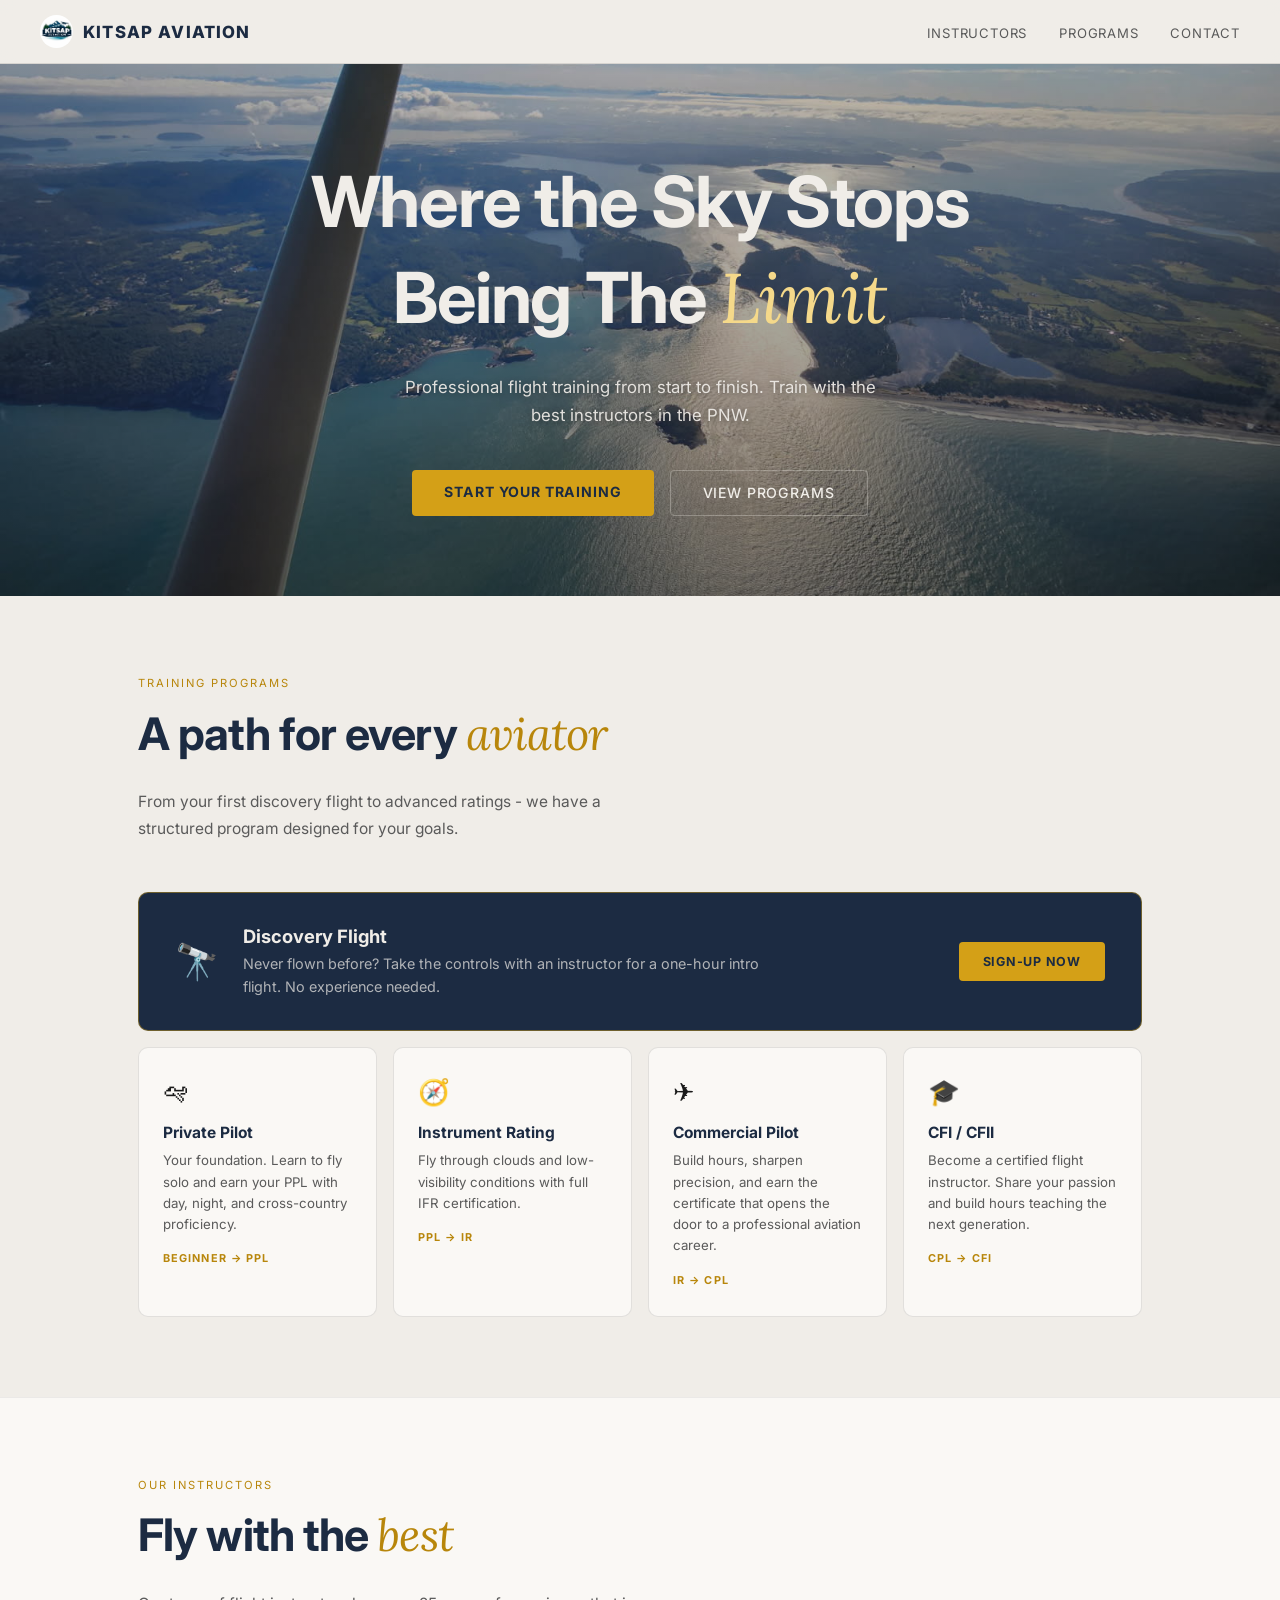
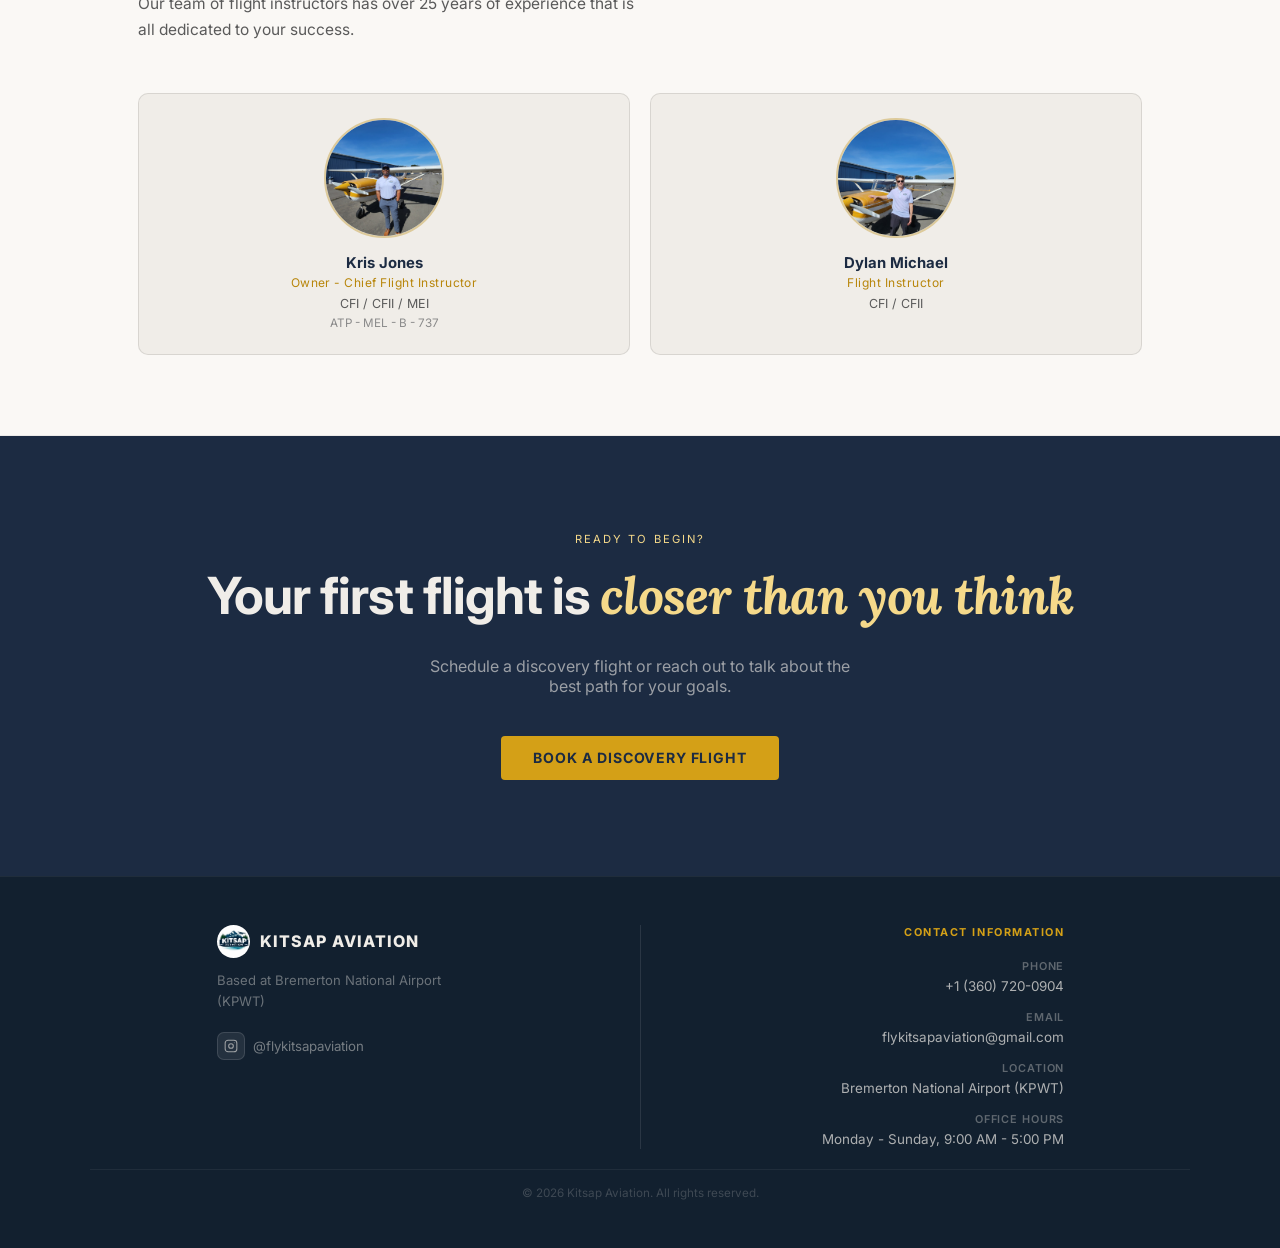
==== index.html @ 5aaf615c "feat: major changes with background change and others" ====
<!DOCTYPE html>
<html lang="en">
  <head>
    <meta charset="UTF-8">
    <title>Kitsap Aviation</title>
    <link rel="stylesheet" href="styles/styles.css">
    <link rel="icon" type="image/png" href="img/kitsap-aviation-icon.jpg">
  </head>

  <body>
    <nav>
      <div class="logo">
        <img class="logo-icon" src="img/kitsap-aviation-icon.jpg" alt="icon">
        <span>Kitsap Aviation</span>
      </div>
      <ul class="nav-links">
        <li><a href="#instructors">Instructors</a></li>
        <li><a href="#programs">Programs</a></li>
        <li><a href="contact.html">Contact</a></li>
      </ul>
    </nav>

    <div class="hero">
      <div class="hero-grid-bg"></div>
      <h1>
        <span class="hero-title-line">Where the Sky Stops</span>
        <span class="hero-title-line">Being The <span>Limit</span></span>
      </h1>
      <p>Professional flight training from start to finish. Train with the best instructors in the PNW.</p>
      <div class="hero-btns">
        <a class="btn-primary" href="contact.html">Start your training</a>
        <a class="btn-outline" href="#programs">View programs</a>
      </div>
    </div>

    <div class="main-section" id="programs">
      <div class="section-label">Training programs</div>
      <div class="section-title">A path for every <em>aviator</em></div>
      <p class="section-sub">From your first discovery flight to advanced ratings - we have a structured program designed for your goals.</p>
      <div class="programs-grid">
        <div class="program-card program-card-featured">
          <span class="program-icon">🔭</span>
          <h3>Discovery Flight</h3>
          <p>Never flown before? Take the controls with an instructor for a one-hour intro flight. No experience needed.</p>
          <a class="btn-signup" href="contact.html?interest=Discovery+Flight">Sign-up now</a>
        </div>
        <div class="program-card">
          <span class="program-icon">🛩</span>
          <h3>Private Pilot</h3>
          <p>Your foundation. Learn to fly solo and earn your PPL with day, night, and cross-country proficiency.</p>
          <span class="program-tag">Beginner → PPL</span>
        </div>
        <div class="program-card">
          <span class="program-icon">🧭</span>
          <h3>Instrument Rating</h3>
          <p>Fly through clouds and low-visibility conditions with full IFR certification.</p>
          <span class="program-tag">PPL → IR</span>
        </div>
        <div class="program-card">
          <span class="program-icon">✈️</span>
          <h3>Commercial Pilot</h3>
          <p>Build hours, sharpen precision, and earn the certificate that opens the door to a professional aviation career.</p>
          <span class="program-tag">IR → CPL</span>
        </div>
        <div class="program-card">
          <span class="program-icon">🎓</span>
          <h3>CFI / CFII</h3>
          <p>Become a certified flight instructor. Share your passion and build hours teaching the next generation.</p>
          <span class="program-tag">CPL → CFI</span>
        </div>
      </div>
    </div>

    <div class="alt-bg" id="instructors">
      <div class="main-section">
        <div class="section-label">Our instructors</div>
        <div class="section-title">Fly with the <em>best</em></div>
        <p class="section-sub">Our team of flight instructors has over 25 years of experience that is all dedicated to your success.</p>
        <div class="instructors-grid">
          <div class="instructor-card">
            <img class="instructor-photo" src="img/instructor1.jpeg" alt="Kris Jones">
            <div class="instructor-name">Kris Jones</div>
            <div class="instructor-role">Owner - Chief Flight Instructor</div>
            <div class="instructor-certs">CFI / CFII / MEI</div>
            <div class="instructor-hours">ATP - MEL - B - 737</div>
          </div>
          <div class="instructor-card">
            <img class="instructor-photo" src="img/instructor2.jpeg" alt="Dylan Michael">
            <div class="instructor-name">Dylan Michael</div>
            <div class="instructor-role">Flight Instructor</div>
            <div class="instructor-certs">CFI / CFII</div>
          </div>
        </div>
      </div>
    </div>

    <div class="cta-section">
      <div class="section-label">Ready to begin?</div>
      <h2>Your first flight is <em style="font-family:Lora, serif; font-style: italic; color:#f5d98a;">closer than you think</em></h2>
      <p>Schedule a discovery flight or reach out to talk about the best path for your goals.</p>
      <div class="cta-btns">
        <a class="btn-primary-inv" href="contact.html?interest=Discovery+Flight">Book a discovery flight</a>
      </div>
    </div>

    <footer>
      <div class="footer-inner">
        <div class="footer-brand">
          <div class="footer-logo">
            <img class="logo-icon" src="img/kitsap-aviation-icon.jpg" alt="icon">
            <span>Kitsap Aviation</span>
          </div>
          <p>Based at Bremerton National Airport (KPWT)</p>
          <a href="https://www.instagram.com/flykitsapaviation" class="ig-link">
            <span class="ig-icon">
              <svg viewBox="0 0 24 24" fill="none" stroke="rgba(240,237,232,0.6)" stroke-width="1.8" stroke-linecap="round" stroke-linejoin="round">
                <rect x="2" y="2" width="20" height="20" rx="5" ry="5"/>
                <circle cx="12" cy="12" r="4"/>
                <circle cx="17.5" cy="6.5" r="0.8" fill="rgba(240,237,232,0.6)" stroke="none"/>
              </svg>
            </span>
            @flykitsapaviation
          </a>
        </div>
        <div class="footer-divider" aria-hidden="true"></div>
        <div class="footer-col">
          <h4>Contact Information</h4>
          <dl class="footer-contact-list">
            <div class="footer-contact-item">
              <dt>Phone</dt>
              <dd><a href="tel:+13607200904">+1 (360) 720-0904</a></dd>
            </div>
            <div class="footer-contact-item">
              <dt>Email</dt>
              <dd><a href="mailto:flykitsapaviation@gmail.com">flykitsapaviation@gmail.com</a></dd>
            </div>
            <div class="footer-contact-item">
              <dt>Location</dt>
              <dd>Bremerton National Airport (KPWT)</dd>
            </div>
            <div class="footer-contact-item">
              <dt>Office Hours</dt>
              <dd>Monday - Sunday, 9:00 AM - 5:00 PM</dd>
            </div>
          </dl>
        </div>
      </div>
      <div class="footer-bottom">
        <span>© 2026 Kitsap Aviation. All rights reserved.</span>
      </div>
    </footer>
  </body>
</html>
---- styles/styles.css ----
@import url('https://fonts.googleapis.com/css2?family=Inter:wght@400;500;700;800&family=Lora:ital,wght@0,400;0,500;1,400&display=swap');

:root {
    --font-sans: 'Inter', system-ui, -apple-system, 'Segoe UI', sans-serif;
    --bg: #f0ede8;
    --bg-card: #faf8f5;
    --bg-mid: #e8e4de;
    --bg-dark: #1c2b42;
    --navy: #1c2b42;
    --navy-mid: #243450;
    --gold: #b8860b;
    --gold-bright: #d4a017;
    --gold-light: #f5e6c0;
    --text-main: #1a1a1a;
    --text-sub: #5a5a5a;
    --text-muted: #8a8a8a;
    --border: rgba(0,0,0,0.10);
    --border-soft: rgba(0,0,0,0.06);
}

* { box-sizing: border-box; margin: 0; padding: 0; }

body {
    font-family: var(--font-sans);
    background: var(--bg);
    color: var(--text-main);
    overflow-x: hidden;
}

nav {
    position: sticky; top: 0; z-index: 100;
    background: rgba(240,237,232,0.94);
    backdrop-filter: blur(8px);
    border-bottom: 1px solid var(--border);
    padding: 0 2.5rem;
    display: flex; align-items: center; justify-content: space-between;
    height: 64px;
}

.logo {
    display: flex; align-items: center; gap: 10px;
    font-size: 1.05rem; font-weight: 800; letter-spacing: 0.07em;
    color: var(--navy); text-transform: uppercase;
}
.logo-icon {
    width: 33px; height: 33px;
    background: var(--navy);
    border-radius: 50%;
    display: flex; align-items: center; justify-content: center;
    font-size: 16px; color: #f5e6c0;
}
.nav-links { display: flex; gap: 2rem; list-style: none; }
.nav-links a {
    color: var(--text-sub); text-decoration: none;
    font-size: 0.82rem; letter-spacing: 0.06em; text-transform: uppercase;
    transition: color 0.2s;
}
.nav-links a:hover { color: var(--navy); }
.nav-cta {
    background: var(--navy); color: #f5e6c0;
    border: none; padding: 0.5rem 1.25rem;
    font-family: var(--font-sans);
    font-weight: 700; font-size: 0.78rem;
    letter-spacing: 0.08em; text-transform: uppercase;
    border-radius: 4px; cursor: pointer;
    transition: background 0.2s;
}
.nav-cta:hover { background: var(--navy-mid); }

.hero {
    background: var(--bg-dark);
    color: #f0ede8;
    padding: 6rem 3rem 5rem;
    display: flex; flex-direction: column;
    align-items: center; text-align: center;
    position: relative;
}
.hero > :not(.hero-grid-bg) {
    position: relative;
    z-index: 1;
    overflow: visible;
    min-height: min-content;
}
.hero-grid-bg {
    position: absolute; inset: 0; pointer-events: none;
    overflow: hidden;
    background:
      linear-gradient(to bottom, rgba(0, 0, 0, 0.25) 0%, rgba(0, 0, 0, 0.45) 100%),
      url('../img/main_bg.jpeg') center/cover no-repeat;
}
.hero-badge {
    display: inline-flex; align-items: center; gap: 8px;
    background: rgba(212,160,23,0.15);
    border: 1px solid rgba(212,160,23,0.4);
    color: #f5d98a;
    font-size: 0.7rem; letter-spacing: 0.14em; text-transform: uppercase;
    padding: 0.35rem 1rem; border-radius: 100px;
    margin-bottom: 2rem;
}
.hero h1 {
    font-size: clamp(2.6rem, 5.5vw, 5rem);
    font-weight: 700;
    letter-spacing: -0.02em;
    max-width: 860px;
    margin-bottom: 2rem;
    color: #f0ede8;
    overflow: visible;
    display: flex;
    flex-direction: column;
    align-items: center;
    gap: 0.15em;
    flex-shrink: 0;
    position: relative;
    z-index: 2;
}
.hero-title-line {
    display: block;
    line-height: 1.2;
    overflow: visible;
}
.hero h1 span:not(.hero-title-line) {
    color: #f5d98a;
    font-family: 'Lora', serif;
    font-style: italic;
    font-weight: 400;
}
.hero p {
    font-size: 1.05rem; line-height: 1.7;
    color: rgba(240, 237, 232, 0.92);
    text-shadow: 0 1px 6px rgba(0, 0, 0, 0.35);
    max-width: 500px; margin-bottom: 2.5rem;
    position: relative;
    z-index: 1;
}
.hero-btns { display: flex; gap: 1rem; flex-wrap: wrap; justify-content: center; }
.btn-primary {
    background: #d4a017; color: var(--navy);
    border: none; padding: 0.85rem 2rem;
    font-family: var(--font-sans); font-weight: 700; font-size: 0.88rem;
    letter-spacing: 0.06em; text-transform: uppercase;
    border-radius: 4px; cursor: pointer; transition: all 0.2s;
    text-decoration: none; display: inline-block;
}
.btn-primary:hover { background: #e8b420; transform: translateY(-1px); }
.btn-outline {
    background: transparent; color: #f0ede8;
    border: 1px solid rgba(240,237,232,0.3);
    padding: 0.85rem 2rem;
    font-family: var(--font-sans); font-weight: 500; font-size: 0.88rem;
    letter-spacing: 0.06em; text-transform: uppercase;
    border-radius: 4px; cursor: pointer; transition: all 0.2s;
    text-decoration: none; display: inline-block;
}
.btn-outline:hover { border-color: rgba(240,237,232,0.7); }

.main-section { padding: 5rem 3rem; max-width: 1100px; margin: 0 auto; }
.section-label {
    font-size: 0.7rem; letter-spacing: 0.18em; text-transform: uppercase;
    color: var(--gold); margin-bottom: 0.6rem;
}
.section-title {
    font-size: clamp(1.8rem, 3.5vw, 2.8rem);
    font-weight: 700; line-height: 1.45;
    letter-spacing: -0.02em; margin-bottom: 1rem; color: var(--navy);
    overflow: visible;
    padding: 0.05em 0 0.15em;
}
.section-title em {
    font-family: 'Lora', serif;
    font-style: italic;
    font-weight: 400;
    color: var(--gold);
    line-height: inherit;
    display: inline;
    vertical-align: baseline;
}
.section-sub {
    color: var(--text-sub);
    font-size: 0.97rem;
    line-height: 1.7;
    max-width: 500px;
    overflow: visible;
    padding-bottom: 0.1em;
}

.programs-grid {
    display: grid; grid-template-columns: repeat(auto-fit, minmax(200px, 1fr));
    gap: 1rem; margin-top: 3rem;
}
.program-card {
    background: var(--bg-card); border: 1px solid var(--border);
    border-radius: 10px; padding: 1.75rem 1.5rem;
    transition: all 0.2s; cursor: pointer;
}
.program-card:hover { border-color: var(--gold-bright); transform: translateY(-3px); }
.program-icon { 
    font-size: 1.6rem; 
    margin-bottom: 1rem; 
    display: block; 
}
.program-card h3 { 
    font-size: 0.97rem; 
    font-weight: 700; color: var(--navy); margin-bottom: 0.5rem; }
.program-card p { font-size: 0.83rem; color: var(--text-sub); line-height: 1.6; }
.program-tag {
    display: inline-block; margin-top: 1rem;
    font-size: 0.68rem; letter-spacing: 0.1em; text-transform: uppercase;
    color: var(--gold); font-weight: 700;
}
.program-card-featured {
    background: var(--navy);
    border-color: rgba(212,160,23,0.45);
    grid-column: 1 / -1;
    display: grid;
    grid-template-columns: auto 1fr auto;
    grid-template-rows: auto auto;
    gap: 0 1.5rem;
    align-items: center;
    padding: 2rem 2.25rem;
}
.program-card-featured .program-icon {
    grid-row: 1 / 3;
    font-size: 2.2rem;
    margin-bottom: 0;
}
.program-card-featured h3 {
    color: #f0ede8;
    font-size: 1.15rem;
    margin-bottom: 0.35rem;
}
.program-card-featured p {
    grid-column: 2;
    color: rgba(240,237,232,0.7);
    font-size: 0.9rem;
    max-width: 520px;
}
.program-card-featured .btn-signup {
    grid-column: 3;
    grid-row: 1 / 3;
    align-self: center;
    background: #d4a017;
    color: var(--navy);
    border: none;
    padding: 0.75rem 1.5rem;
    font-family: var(--font-sans);
    font-weight: 700;
    font-size: 0.78rem;
    letter-spacing: 0.06em;
    text-transform: uppercase;
    border-radius: 4px;
    cursor: pointer;
    text-decoration: none;
    white-space: nowrap;
    transition: all 0.2s;
}
.program-card-featured .btn-signup:hover {
    background: #e8b420;
    transform: translateY(-1px);
}
.program-card-featured:hover {
    border-color: var(--gold-bright);
    transform: translateY(-3px);
}
@media (max-width: 640px) {
    .program-card-featured {
        grid-template-columns: 1fr;
        grid-template-rows: auto;
        text-align: center;
        padding: 1.75rem 1.5rem;
    }
    .program-card-featured .program-icon {
        grid-row: auto;
        margin-bottom: 0.75rem;
    }
    .program-card-featured p { grid-column: 1; }
    .program-card-featured .btn-signup {
        grid-column: 1;
        grid-row: auto;
        margin-top: 1rem;
        justify-self: center;
    }
}

.split-section {
    display: grid; grid-template-columns: 1fr 1fr;
    gap: 5rem; align-items: center;
    padding: 5rem 3rem; max-width: 1100px; margin: 0 auto;
}
.feature-list { list-style: none; margin-top: 2rem; display: flex; flex-direction: column; gap: 1rem; }
.feature-list li { display: flex; align-items: flex-start; gap: 12px; font-size: 0.9rem; color: var(--text-sub); line-height: 1.65; }
.check {
    width: 20px; height: 20px; flex-shrink: 0;
    background: var(--gold-light); border: 1px solid rgba(184,134,11,0.3);
    border-radius: 50%; display: flex; align-items: center; justify-content: center;
    color: var(--gold); font-size: 11px; margin-top: 2px;
}
.visual-card { background: var(--bg-card); border: 1px solid var(--border); border-radius: 12px; padding: 1.75rem; }
.vc-header { display: flex; align-items: center; justify-content: space-between; margin-bottom: 1.5rem; }
.vc-title { font-size: 0.78rem; letter-spacing: 0.08em; text-transform: uppercase; color: var(--text-muted); }
.vc-status {
    font-size: 0.68rem; padding: 3px 10px; border-radius: 100px;
    background: #e6f4ec; color: #2e7d50; border: 1px solid rgba(46,125,80,0.25); letter-spacing: 0.06em;
}
.progress-item { margin-bottom: 1.1rem; }
.progress-label { display: flex; justify-content: space-between; font-size: 0.8rem; margin-bottom: 5px; }
.progress-label span:first-child { color: var(--text-main); }
.progress-label span:last-child { color: var(--gold); font-weight: 700; }
.progress-bar { height: 4px; background: var(--bg-mid); border-radius: 2px; overflow: hidden; }
.progress-fill { height: 100%; background: var(--gold-bright); border-radius: 2px; }

.alt-bg { background: var(--bg-card); border-top: 1px solid var(--border-soft); border-bottom: 1px solid var(--border-soft); }
.instructors-grid {
    display: grid; grid-template-columns: repeat(auto-fit, minmax(190px, 1fr));
    gap: 1.25rem; margin-top: 3rem;
}
.instructor-card {
    background: var(--bg); border: 1px solid var(--border);
    border-radius: 10px; padding: 1.5rem; text-align: center; transition: border-color 0.2s;
}
.instructor-card:hover { border-color: var(--gold-bright); }
.instructor-photo {
    width: 120px; height: 120px; border-radius: 50%; object-fit: cover;
    border: 2px solid rgba(184,134,11,0.35);
    margin: 0 auto 1rem; display: block;
}
.instructor-name { font-weight: 700; font-size: 0.93rem; color: var(--navy); margin-bottom: 3px; }
.instructor-role { font-size: 0.75rem; color: var(--gold); letter-spacing: 0.04em; margin-bottom: 0.35rem; }
.instructor-certs { font-size: 0.78rem; color: var(--text-sub); margin-bottom: 0.3rem; }
.instructor-hours { font-size: 0.73rem; color: var(--text-muted); }

.testimonials-grid {
    display: grid; grid-template-columns: repeat(auto-fit, minmax(260px, 1fr));
    gap: 1.25rem; margin-top: 3rem;
}
.testimonial-card { background: var(--bg); border: 1px solid var(--border); border-radius: 10px; padding: 1.75rem; }
.stars { color: var(--gold-bright); font-size: 0.88rem; margin-bottom: 0.75rem; letter-spacing: 2px; }
.testimonial-text {
    font-family: 'Lora', serif; font-style: italic;
    font-size: 0.93rem; line-height: 1.7; color: var(--text-sub); margin-bottom: 1.25rem;
}
.testimonial-author { font-size: 0.8rem; font-weight: 700; color: var(--navy); }
.testimonial-cert { font-size: 0.7rem; color: var(--gold); margin-top: 3px; }

.cta-section { background: var(--navy); color: #f0ede8; text-align: center; padding: 6rem 3rem; }
.cta-section .section-label { color: #f5d98a; }
.cta-section h2 {
    font-size: clamp(2rem, 4vw, 3.2rem);
    font-weight: 700;
    line-height: 1.45;
    letter-spacing: -0.02em;
    color: #f0ede8;
    margin-bottom: 1rem;
    overflow: visible;
    padding: 0.05em 0 0.15em;
}
.cta-section h2 em {
    display: inline;
    line-height: inherit;
    vertical-align: baseline;
}
.cta-section p { color: rgba(240,237,232,0.6); font-size: 1rem; max-width: 420px; margin: 0 auto 2.5rem; }
.cta-btns { display: flex; gap: 1rem; justify-content: center; flex-wrap: wrap; }
.btn-primary-inv {
    background: #d4a017; color: var(--navy); border: none; padding: 0.85rem 2rem;
    font-family: var(--font-sans); font-weight: 700; font-size: 0.88rem;
    letter-spacing: 0.06em; text-transform: uppercase; border-radius: 4px; cursor: pointer; transition: all 0.2s;
    text-decoration: none; display: inline-block;
}
.btn-primary-inv:hover { background: #e8b420; }
.btn-outline-inv {
    background: transparent; color: #f0ede8; border: 1px solid rgba(240,237,232,0.3);
    padding: 0.85rem 2rem; font-family: var(--font-sans); font-weight: 500; font-size: 0.88rem;
    letter-spacing: 0.06em; text-transform: uppercase; border-radius: 4px; cursor: pointer; transition: all 0.2s;
    text-decoration: none; display: inline-block;
}
.btn-outline-inv:hover { border-color: rgba(240,237,232,0.7); }

.logo-link {
    display: flex; align-items: center; gap: 10px;
    text-decoration: none; color: inherit;
}

.contact-page {
    padding: 4rem 2rem 5rem;
    min-height: calc(100vh - 64px - 200px);
    background: var(--bg-card);
    border-top: 1px solid var(--border-soft);
}
.contact-layout {
    max-width: 960px;
    margin: 0 auto;
    display: grid;
    grid-template-columns: minmax(0, 1fr) minmax(0, 1.1fr);
    gap: 3rem;
    align-items: start;
}
.contact-info {
    min-width: 0;
    overflow: clip;
    z-index: 0;
}
.contact-form-panel {
    min-width: 0;
    position: relative;
    background: var(--bg);
    border: 1px solid var(--border);
    border-radius: 8px;
    padding: 2rem;
    z-index: 10;
    pointer-events: auto;
    isolation: isolate;
}
.contact-info h1 {
    font-size: clamp(2rem, 4vw, 2.6rem);
    font-weight: 700;
    line-height: 1.35;
    letter-spacing: -0.02em;
    margin-bottom: 1rem;
    color: var(--navy);
}
.contact-intro {
    color: var(--text-sub);
    font-size: 0.95rem;
    line-height: 1.75;
    margin-bottom: 2rem;
}
.contact-details {
    padding-top: 1.75rem;
    border-top: 1px solid var(--border);
}
.contact-details h2 {
    font-size: 0.72rem;
    font-weight: 700;
    letter-spacing: 0.14em;
    text-transform: uppercase;
    color: var(--gold);
    margin-bottom: 1.25rem;
}
.contact-details dl {
    display: flex;
    flex-direction: column;
    gap: 1rem;
}
.contact-detail dt {
    font-size: 0.72rem;
    font-weight: 700;
    letter-spacing: 0.08em;
    text-transform: uppercase;
    color: var(--text-muted);
    margin-bottom: 0.25rem;
}
.contact-detail dd {
    font-size: 0.92rem;
    color: var(--navy);
    line-height: 1.5;
    overflow-wrap: anywhere;
}
.contact-detail dd a {
    color: var(--navy);
    text-decoration: none;
    transition: color 0.2s;
}
.contact-detail dd a:hover {
    color: var(--gold);
}
.contact-form-panel h2 {
    font-size: 1.1rem;
    font-weight: 700;
    color: var(--navy);
    margin-bottom: 0.5rem;
}
.contact-form-note {
    font-size: 0.82rem;
    color: var(--text-muted);
    margin-bottom: 1.5rem;
    line-height: 1.5;
}
.contact-form {
    display: flex;
    flex-direction: column;
    gap: 1.25rem;
    position: relative;
    z-index: 1;
    pointer-events: auto;
}
.form-row { display: flex; flex-direction: column; gap: 0.45rem; }
.form-row label {
    font-size: 0.78rem;
    font-weight: 600;
    letter-spacing: 0.04em;
    color: var(--navy);
}
.form-row .optional {
    font-weight: 500;
    color: var(--text-muted);
}
.contact-form input:not([type="hidden"]),
.contact-form select,
.contact-form textarea {
    font-family: var(--font-sans);
    font-size: 0.9rem;
    padding: 0.75rem 0.9rem;
    border: 1px solid var(--border);
    border-radius: 4px;
    background: var(--bg-card);
    color: var(--text-main);
    transition: border-color 0.2s;
    width: 100%;
    pointer-events: auto;
}
.contact-form input:focus,
.contact-form select:focus,
.contact-form textarea:focus {
    outline: none;
    border-color: var(--navy);
}
.contact-form textarea { resize: vertical; min-height: 110px; }
.btn-submit {
    width: 100%;
    margin-top: 0.25rem;
}
.form-success {
    margin-top: 0;
    padding: 1rem 1.25rem;
    background: #e6f4ec;
    color: #2e7d50;
    border: 1px solid rgba(46,125,80,0.25);
    border-radius: 4px;
    font-size: 0.9rem;
    line-height: 1.6;
}
.form-reset {
    margin-top: 1rem;
    font-size: 0.85rem;
    text-align: center;
}
.form-reset a {
    color: var(--navy);
    font-weight: 600;
    text-decoration: none;
}
.form-reset a:hover {
    color: var(--gold);
}

@media (max-width: 768px) {
    .contact-layout {
        grid-template-columns: 1fr;
        gap: 2.5rem;
    }
}

html { scroll-behavior: smooth; }

footer { background: #12202f; border-top: 1px solid rgba(255,255,255,0.06); padding: 3rem; }
.footer-inner {
    max-width: 1100px; margin: 0 auto;
    display: grid;
    grid-template-columns: 1fr auto 1fr;
    column-gap: 3.5rem;
    align-items: start;
}
.footer-brand {
    display: flex;
    flex-direction: column;
    align-items: flex-start;
    text-align: left;
    justify-self: center;
}
.footer-brand p { font-size: 0.82rem; color: rgba(240,237,232,0.4); max-width: 240px; line-height: 1.6; margin-top: 0.75rem; }
.footer-logo {
    display: flex; align-items: center; justify-content: flex-start; gap: 10px;
    font-size: 1rem; font-weight: 800; letter-spacing: 0.07em; color: #f0ede8; text-transform: uppercase;
}
.footer-logo-icon {
    width: 32px; height: 32px; background: #d4a017; border-radius: 50%;
    display: flex; align-items: center; justify-content: center; font-size: 15px; color: #1c2b42;
}
.footer-divider {
    width: 1px;
    align-self: stretch;
    background: rgba(255, 255, 255, 0.1);
}
.footer-col {
    text-align: right;
    justify-self: center;
}
.footer-col h4 {
    font-size: 0.68rem;
    letter-spacing: 0.14em;
    text-transform: uppercase;
    color: #d4a017;
    margin-bottom: 1.25rem;
}
.footer-contact-list {
    display: flex;
    flex-direction: column;
    align-items: flex-end;
    gap: 0.85rem;
}
.footer-contact-item {
    text-align: right;
}
.footer-contact-item dt {
    font-size: 0.68rem;
    font-weight: 600;
    letter-spacing: 0.08em;
    text-transform: uppercase;
    color: rgba(240, 237, 232, 0.35);
    margin-bottom: 0.2rem;
}
.footer-contact-item dd {
    font-size: 0.84rem;
    color: rgba(240, 237, 232, 0.7);
    line-height: 1.5;
}
.footer-contact-item dd a {
    color: rgba(240, 237, 232, 0.7);
    text-decoration: none;
    transition: color 0.2s;
}
.footer-contact-item dd a:hover {
    color: #f0ede8;
}

@media (max-width: 640px) {
    footer { padding: 3rem; }
    .footer-inner {
        display: flex;
        flex-direction: column;
        align-items: center;
        gap: 2.5rem;
    }
    .footer-divider { display: none; }
    .footer-brand {
        align-items: center;
        text-align: center;
        justify-self: center;
    }
    .footer-logo {
        justify-content: center;
    }
    .footer-col {
        text-align: center;
        justify-self: center;
    }
    .footer-contact-list { align-items: center; }
    .footer-contact-item { text-align: center; }
}

.ig-link {
    display: inline-flex; align-items: center; gap: 8px;
    margin-top: 1.25rem;
    font-size: 0.83rem; color: rgba(240,237,232,0.45);
    text-decoration: none; transition: color 0.2s;
}
.ig-link:hover { color: #f0ede8; }
.ig-icon {
    width: 28px; height: 28px; border-radius: 7px;
    background: rgba(255,255,255,0.08);
    border: 1px solid rgba(255,255,255,0.12);
    display: flex; align-items: center; justify-content: center;
    flex-shrink: 0;
}
.ig-icon svg { width: 14px; height: 14px; }

.footer-bottom {
    max-width: 1100px; margin: 1.25rem auto 0;
    padding-top: 1rem; border-top: 1px solid rgba(255,255,255,0.06);
    display: flex; justify-content: center;
    font-size: 0.73rem; color: rgba(240,237,232,0.2); flex-wrap: wrap; gap: 0.5rem;
    text-align: center;
}
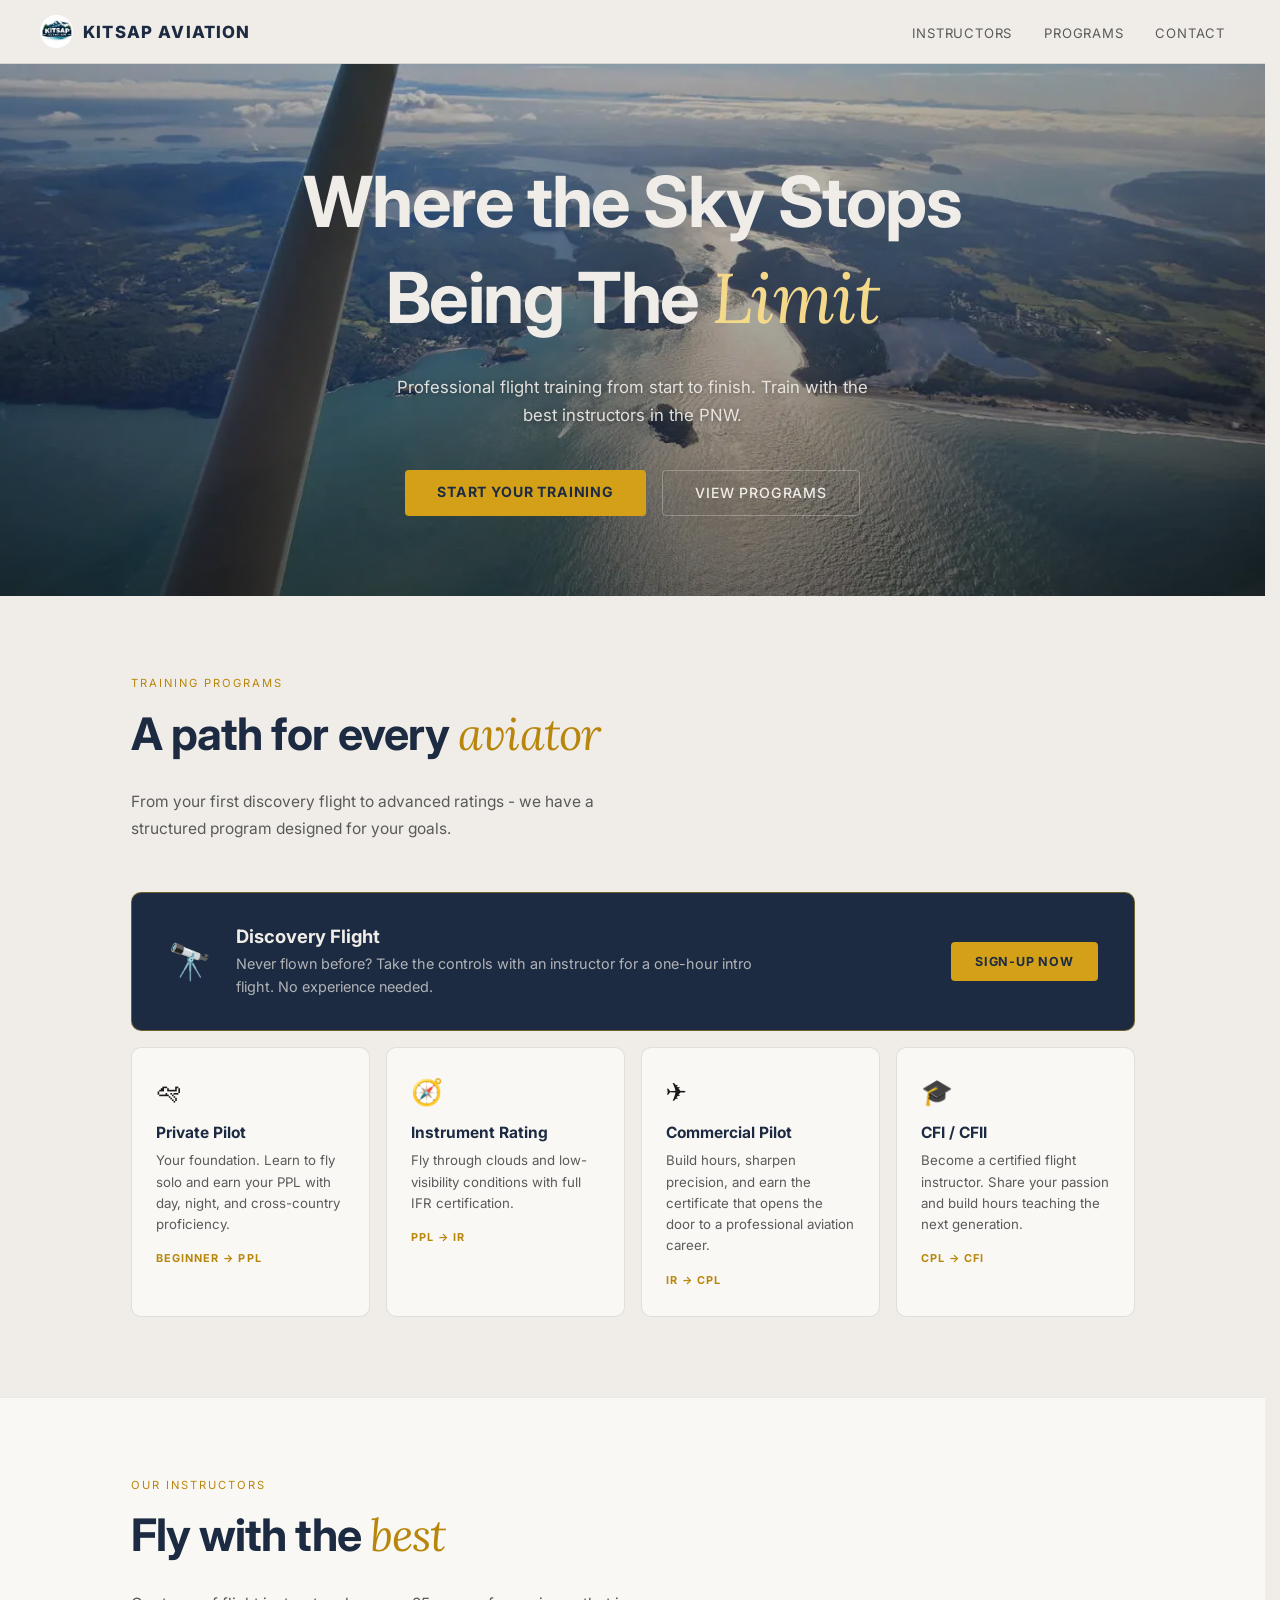
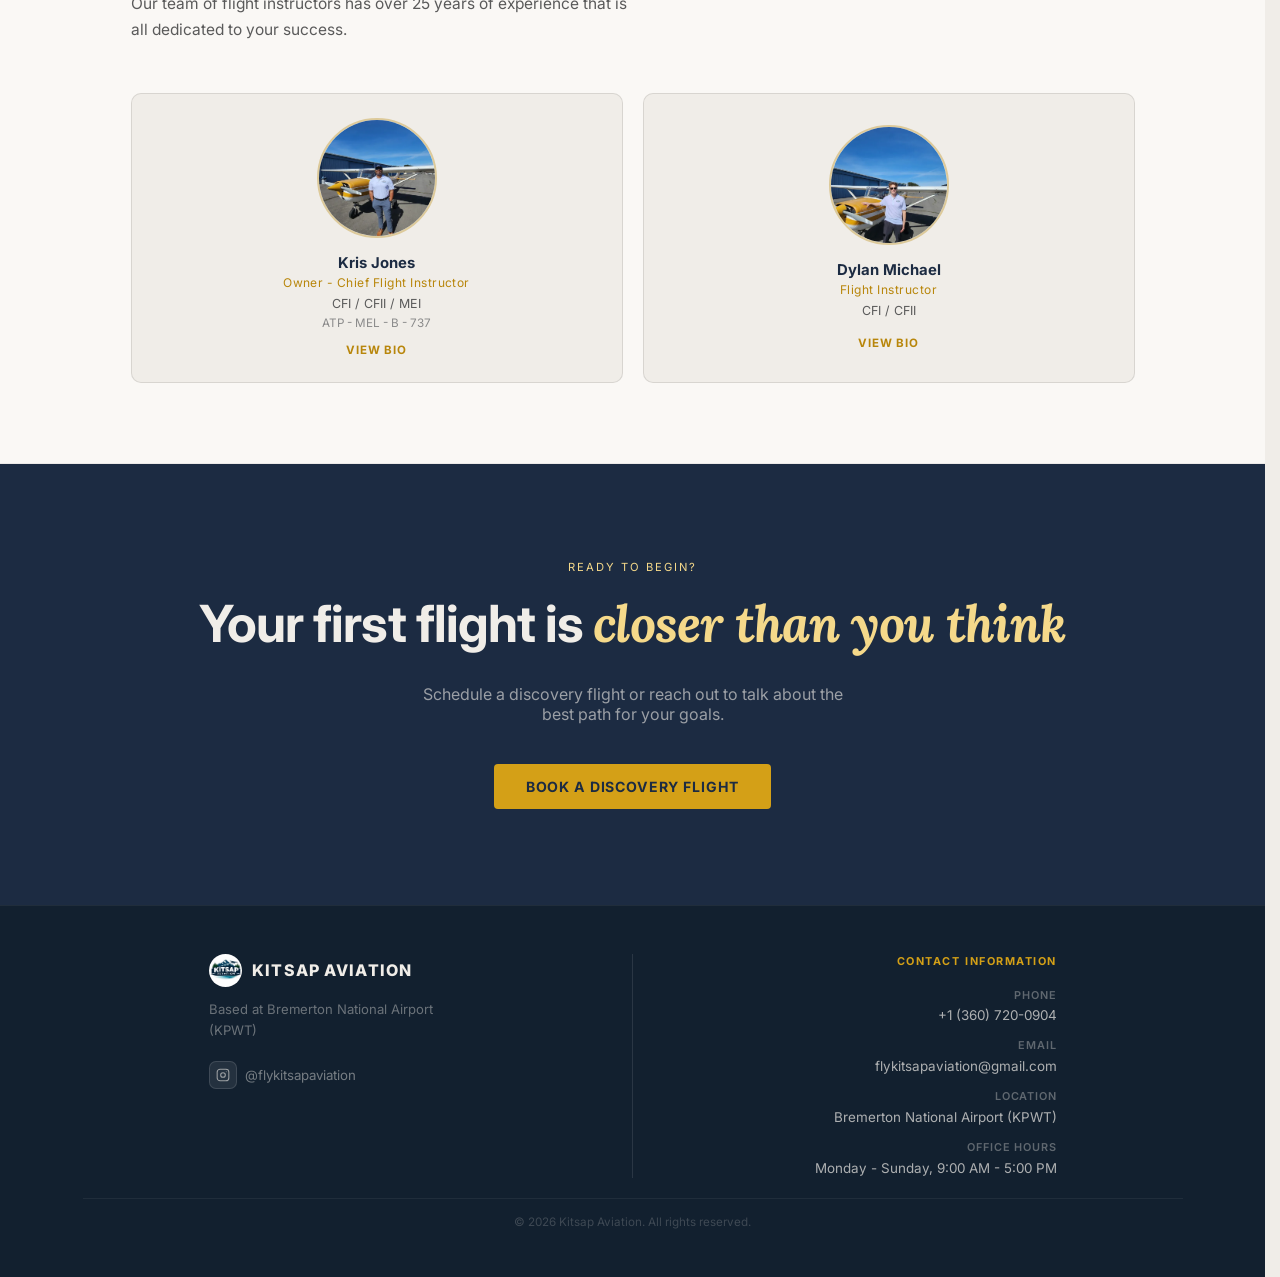
==== commit 4bb7f2f1: "Add instructor bio modals and optimize page performance. Co-authored-by: Cursor <cursoragent@cursor." ====
--- a/index.html
+++ b/index.html
@@ -2,7 +2,12 @@
 <html lang="en">
   <head>
     <meta charset="UTF-8">
+    <meta name="viewport" content="width=device-width, initial-scale=1">
     <title>Kitsap Aviation</title>
+    <link rel="preconnect" href="https://fonts.googleapis.com">
+    <link rel="preconnect" href="https://fonts.gstatic.com" crossorigin>
+    <link href="https://fonts.googleapis.com/css2?family=Inter:wght@400;500;700;800&family=Lora:ital,wght@0,400;0,500;1,400&display=swap" rel="stylesheet">
+    <link rel="preload" as="image" href="img/main_bg.webp" type="image/webp">
     <link rel="stylesheet" href="styles/styles.css">
     <link rel="icon" type="image/png" href="img/kitsap-aviation-icon.jpg">
   </head>
@@ -77,22 +82,78 @@
         <div class="section-title">Fly with the <em>best</em></div>
         <p class="section-sub">Our team of flight instructors has over 25 years of experience that is all dedicated to your success.</p>
         <div class="instructors-grid">
-          <div class="instructor-card">
-            <img class="instructor-photo" src="img/instructor1.jpeg" alt="Kris Jones">
+          <button type="button" class="instructor-card" data-instructor="kris" aria-haspopup="dialog" aria-controls="instructor-kris">
+            <picture>
+              <source srcset="img/instructor1.webp" type="image/webp">
+              <img class="instructor-photo" src="img/instructor1.jpeg" alt="" width="600" height="800" loading="lazy" decoding="async">
+            </picture>
             <div class="instructor-name">Kris Jones</div>
             <div class="instructor-role">Owner - Chief Flight Instructor</div>
             <div class="instructor-certs">CFI / CFII / MEI</div>
             <div class="instructor-hours">ATP - MEL - B - 737</div>
-          </div>
-          <div class="instructor-card">
-            <img class="instructor-photo" src="img/instructor2.jpeg" alt="Dylan Michael">
+            <span class="instructor-view">View bio</span>
+          </button>
+          <button type="button" class="instructor-card" data-instructor="dylan" aria-haspopup="dialog" aria-controls="instructor-dylan">
+            <picture>
+              <source srcset="img/instructor2.webp" type="image/webp">
+              <img class="instructor-photo" src="img/instructor2.jpeg" alt="" width="600" height="800" loading="lazy" decoding="async">
+            </picture>
             <div class="instructor-name">Dylan Michael</div>
             <div class="instructor-role">Flight Instructor</div>
             <div class="instructor-certs">CFI / CFII</div>
+            <span class="instructor-view">View bio</span>
+          </button>
+        </div>
+      </div>
+    </div>
+
+    <dialog class="instructor-modal" id="instructor-kris" aria-labelledby="instructor-kris-name">
+      <div class="instructor-modal-panel">
+        <button type="button" class="instructor-modal-close" aria-label="Close">&times;</button>
+        <div class="instructor-modal-header">
+          <picture>
+            <source srcset="img/instructor1.webp" type="image/webp">
+            <img class="instructor-modal-photo" src="img/instructor1.jpeg" alt="Kris Jones" width="600" height="800" loading="lazy" decoding="async">
+          </picture>
+          <div>
+            <h3 id="instructor-kris-name" class="instructor-modal-name">Kris Jones</h3>
+            <p class="instructor-modal-role">Owner - Chief Flight Instructor</p>
+            <p class="instructor-modal-certs">CFI / CFII / MEI · ATP - MEL - B-737</p>
           </div>
         </div>
-      </div>
-    </div>
+        <div class="instructor-modal-bio">
+          <p>Kris Jones is a U.S. Navy officer, aviation leader, flight instructor, and entrepreneur whose career has been defined by service, leadership, and a lifelong passion for aviation.</p>
+          <p>Originally from Los Angeles, California, Kris has served on active duty in the United States Navy since 2004. Throughout his military career, he has completed operational deployments around the world in support of freedom, maritime security, and U.S. national interests. He served for 14 years aboard the P-3C Orion and three years aboard the P-8A Poseidon, supporting some of the Navy's most demanding maritime patrol and anti-submarine warfare missions. During those assignments, he played a key operational role in tracking more than 50 adversary submarine contacts. He has also served aboard the aircraft carriers USS Kitty Hawk (CV-63) and currently USS Ronald Reagan (CVN-76), where he continues to serve today.</p>
+          <p>Kris's passion for aviation began at just five years old when he told his parents he wanted to become a pilot. That childhood dream eventually became reality. He earned his Private Pilot Certificate shortly after high school and has since attained some of the aviation industry's highest certifications, including Certified Flight Instructor (CFI), Certified Flight Instructor–Instrument (CFII), Certified Multi-Engine Instructor (MEI), and Airline Transport Pilot (ATP) certification with a Boeing 737 Next Generation type rating. Today, he has accumulated more than 2,500 hours of flight time and is dedicated to training and mentoring the next generation of aviators.</p>
+          <p>In addition to his military service, Kris serves as Chief Flight Instructor for the Kitsap Aviation Squadron, the oldest continuously operating flying club in the United States. He is also the Scholarship Coordinator for the Bremerton Pilots Association and the founder and owner of Kitsap Aviation, a flight school based at Bremerton National Airport dedicated to making aviation more accessible through high-quality flight training, scholarships, and youth aviation programs.</p>
+          <p>Kris holds a Bachelor of Arts in Liberal Arts from Columbia College and a Master of Science in Organizational Leadership from the University of Massachusetts.</p>
+          <p>Whether serving his country, mentoring future pilots, or introducing young people to the world of aviation, Kris is driven by one mission: to inspire others to pursue ambitious goals and demonstrate that with dedication, discipline, and perseverance, even childhood dreams can become reality.</p>
+        </div>
+      </div>
+    </dialog>
+
+    <dialog class="instructor-modal" id="instructor-dylan" aria-labelledby="instructor-dylan-name">
+      <div class="instructor-modal-panel">
+        <button type="button" class="instructor-modal-close" aria-label="Close">&times;</button>
+        <div class="instructor-modal-header">
+          <picture>
+            <source srcset="img/instructor2.webp" type="image/webp">
+            <img class="instructor-modal-photo" src="img/instructor2.jpeg" alt="Dylan Michael" width="600" height="800" loading="lazy" decoding="async">
+          </picture>
+          <div>
+            <h3 id="instructor-dylan-name" class="instructor-modal-name">Dylan Michael</h3>
+            <p class="instructor-modal-role">Flight Instructor</p>
+            <p class="instructor-modal-certs">CFI / CFII</p>
+          </div>
+        </div>
+        <div class="instructor-modal-bio">
+          <p>I grew up in the Bremerton/Silverdale area and graduated from Klahowya Secondary School in 2023. Shortly after graduating, I was accepted into the Alaska/Horizon Ascend Pilot Academy.</p>
+          <p>The following fall, I moved to Bend, Oregon, where I earned all of my pilot certificates and ratings, from my Private Pilot License through my Certified Flight Instructor Instrument (CFII) rating.</p>
+          <p>After completing my training, I returned home and joined the team at Kitsap Aviation. Outside of flying, I enjoy golfing, fishing, and watching sports.</p>
+          <p>My long-term goal in aviation is to one day become a Boeing 787 captain for Alaska Airlines.</p>
+        </div>
+      </div>
+    </dialog>
 
     <div class="cta-section">
       <div class="section-label">Ready to begin?</div>
@@ -149,5 +210,31 @@
         <span>© 2026 Kitsap Aviation. All rights reserved.</span>
       </div>
     </footer>
+
+    <script>
+      (function () {
+        var cards = document.querySelectorAll('[data-instructor]');
+        var modals = document.querySelectorAll('.instructor-modal');
+
+        cards.forEach(function (card) {
+          card.addEventListener('click', function () {
+            var modal = document.getElementById('instructor-' + card.dataset.instructor);
+            if (modal) modal.showModal();
+          });
+        });
+
+        modals.forEach(function (modal) {
+          var closeBtn = modal.querySelector('.instructor-modal-close');
+          if (closeBtn) {
+            closeBtn.addEventListener('click', function () {
+              modal.close();
+            });
+          }
+          modal.addEventListener('click', function (event) {
+            if (event.target === modal) modal.close();
+          });
+        });
+      })();
+    </script>
   </body>
 </html>
--- a/styles/styles.css
+++ b/styles/styles.css
@@ -1,5 +1,3 @@
-@import url('https://fonts.googleapis.com/css2?family=Inter:wght@400;500;700;800&family=Lora:ital,wght@0,400;0,500;1,400&display=swap');
-
 :root {
     --font-sans: 'Inter', system-ui, -apple-system, 'Segoe UI', sans-serif;
     --bg: #f0ede8;
@@ -20,6 +18,8 @@
 
 * { box-sizing: border-box; margin: 0; padding: 0; }
 
+html { scrollbar-gutter: stable; }
+
 body {
     font-family: var(--font-sans);
     background: var(--bg);
@@ -86,7 +86,10 @@
     overflow: hidden;
     background:
       linear-gradient(to bottom, rgba(0, 0, 0, 0.25) 0%, rgba(0, 0, 0, 0.45) 100%),
-      url('../img/main_bg.jpeg') center/cover no-repeat;
+      image-set(
+        url('../img/main_bg.webp') type('image/webp'),
+        url('../img/main_bg.jpeg') type('image/jpeg')
+      ) center/cover no-repeat;
 }
 .hero-badge {
     display: inline-flex; align-items: center; gap: 8px;
@@ -315,18 +318,150 @@
 }
 .instructor-card {
     background: var(--bg); border: 1px solid var(--border);
-    border-radius: 10px; padding: 1.5rem; text-align: center; transition: border-color 0.2s;
-}
-.instructor-card:hover { border-color: var(--gold-bright); }
+    border-radius: 10px; padding: 1.5rem; text-align: center;
+    transition: border-color 0.2s, transform 0.2s, box-shadow 0.2s;
+    width: 100%;
+    font: inherit; color: inherit; cursor: pointer;
+}
+.instructor-card:hover,
+.instructor-card:focus-visible {
+    border-color: var(--gold-bright);
+    transform: translateY(-2px);
+    box-shadow: 0 8px 24px rgba(28, 43, 66, 0.08);
+    outline: none;
+}
 .instructor-photo {
     width: 120px; height: 120px; border-radius: 50%; object-fit: cover;
     border: 2px solid rgba(184,134,11,0.35);
     margin: 0 auto 1rem; display: block;
 }
+.instructor-card picture { display: block; }
 .instructor-name { font-weight: 700; font-size: 0.93rem; color: var(--navy); margin-bottom: 3px; }
 .instructor-role { font-size: 0.75rem; color: var(--gold); letter-spacing: 0.04em; margin-bottom: 0.35rem; }
 .instructor-certs { font-size: 0.78rem; color: var(--text-sub); margin-bottom: 0.3rem; }
 .instructor-hours { font-size: 0.73rem; color: var(--text-muted); }
+.instructor-view {
+    display: inline-block;
+    margin-top: 0.85rem;
+    font-size: 0.72rem;
+    font-weight: 700;
+    letter-spacing: 0.08em;
+    text-transform: uppercase;
+    color: var(--gold);
+}
+
+.instructor-modal {
+    border: none;
+    padding: 0;
+    background: transparent;
+    max-width: min(720px, calc(100vw - 2rem));
+    max-height: calc(100vh - 2rem);
+    margin: auto;
+    overflow: hidden;
+    color: inherit;
+}
+.instructor-modal::backdrop {
+    background: rgba(28, 43, 66, 0.55);
+    backdrop-filter: blur(3px);
+}
+.instructor-modal-panel {
+    position: relative;
+    display: flex;
+    flex-direction: column;
+    background: var(--bg-card);
+    border: 1px solid var(--border);
+    border-radius: 12px;
+    padding: 2rem 1.75rem 1.75rem;
+    max-height: calc(100vh - 2rem);
+    overflow: hidden;
+    box-shadow: 0 24px 60px rgba(0, 0, 0, 0.25);
+    animation: instructor-modal-in 0.28s ease;
+}
+@keyframes instructor-modal-in {
+    from { opacity: 0; transform: translateY(12px) scale(0.98); }
+    to { opacity: 1; transform: translateY(0) scale(1); }
+}
+.instructor-modal-close {
+    position: absolute;
+    top: 0.75rem;
+    right: 0.85rem;
+    width: 2rem;
+    height: 2rem;
+    border: none;
+    background: transparent;
+    color: var(--text-muted);
+    font-size: 1.6rem;
+    line-height: 1;
+    cursor: pointer;
+    border-radius: 4px;
+    transition: color 0.2s, background 0.2s;
+}
+.instructor-modal-close:hover,
+.instructor-modal-close:focus-visible {
+    color: var(--navy);
+    background: var(--bg-mid);
+    outline: none;
+}
+.instructor-modal-header {
+    display: flex;
+    flex-direction: row;
+    align-items: center;
+    justify-content: center;
+    text-align: left;
+    gap: 1.5rem;
+    margin-bottom: 1.5rem;
+    padding-right: 0;
+}
+.instructor-modal-header:last-child { margin-bottom: 0; }
+.instructor-modal-photo {
+    width: 280px;
+    height: 280px;
+    border-radius: 50%;
+    object-fit: cover;
+    border: 3px solid rgba(184,134,11,0.35);
+    flex-shrink: 0;
+}
+.instructor-modal-name {
+    font-size: 1.35rem;
+    font-weight: 700;
+    color: var(--navy);
+    margin-bottom: 0.2rem;
+}
+.instructor-modal-role {
+    font-size: 0.82rem;
+    color: var(--gold);
+    letter-spacing: 0.04em;
+    margin-bottom: 0.35rem;
+}
+.instructor-modal-certs {
+    font-size: 0.8rem;
+    color: var(--text-sub);
+}
+.instructor-modal-bio {
+    overflow-y: auto;
+    overscroll-behavior: contain;
+    min-height: 0;
+    scrollbar-gutter: stable;
+}
+.instructor-modal-bio p {
+    font-size: 0.92rem;
+    line-height: 1.75;
+    color: var(--text-sub);
+    margin-bottom: 1rem;
+}
+.instructor-modal-bio p:last-child { margin-bottom: 0; }
+
+@media (max-width: 560px) {
+    .instructor-modal-header {
+        flex-direction: column;
+        text-align: center;
+        padding-right: 0;
+    }
+    .instructor-modal-photo {
+        width: 220px;
+        height: 220px;
+    }
+}
 
 .testimonials-grid {
     display: grid; grid-template-columns: repeat(auto-fit, minmax(260px, 1fr));
@@ -519,6 +654,10 @@
     width: 100%;
     margin-top: 0.25rem;
 }
+.btn-submit:disabled {
+    opacity: 0.7;
+    cursor: not-allowed;
+}
 .form-success {
     margin-top: 0;
     padding: 1rem 1.25rem;
@@ -529,6 +668,20 @@
     font-size: 0.9rem;
     line-height: 1.6;
 }
+.form-error {
+    margin-top: 0;
+    padding: 1rem 1.25rem;
+    background: #fdecea;
+    color: #9b2c2c;
+    border: 1px solid rgba(155,44,44,0.25);
+    border-radius: 4px;
+    font-size: 0.9rem;
+    line-height: 1.6;
+}
+.form-error a {
+    color: inherit;
+    font-weight: 600;
+}
 .form-reset {
     margin-top: 1rem;
     font-size: 0.85rem;
@@ -542,6 +695,8 @@
 .form-reset a:hover {
     color: var(--gold);
 }
+
+.botcheck { display: none; }
 
 @media (max-width: 768px) {
     .contact-layout {
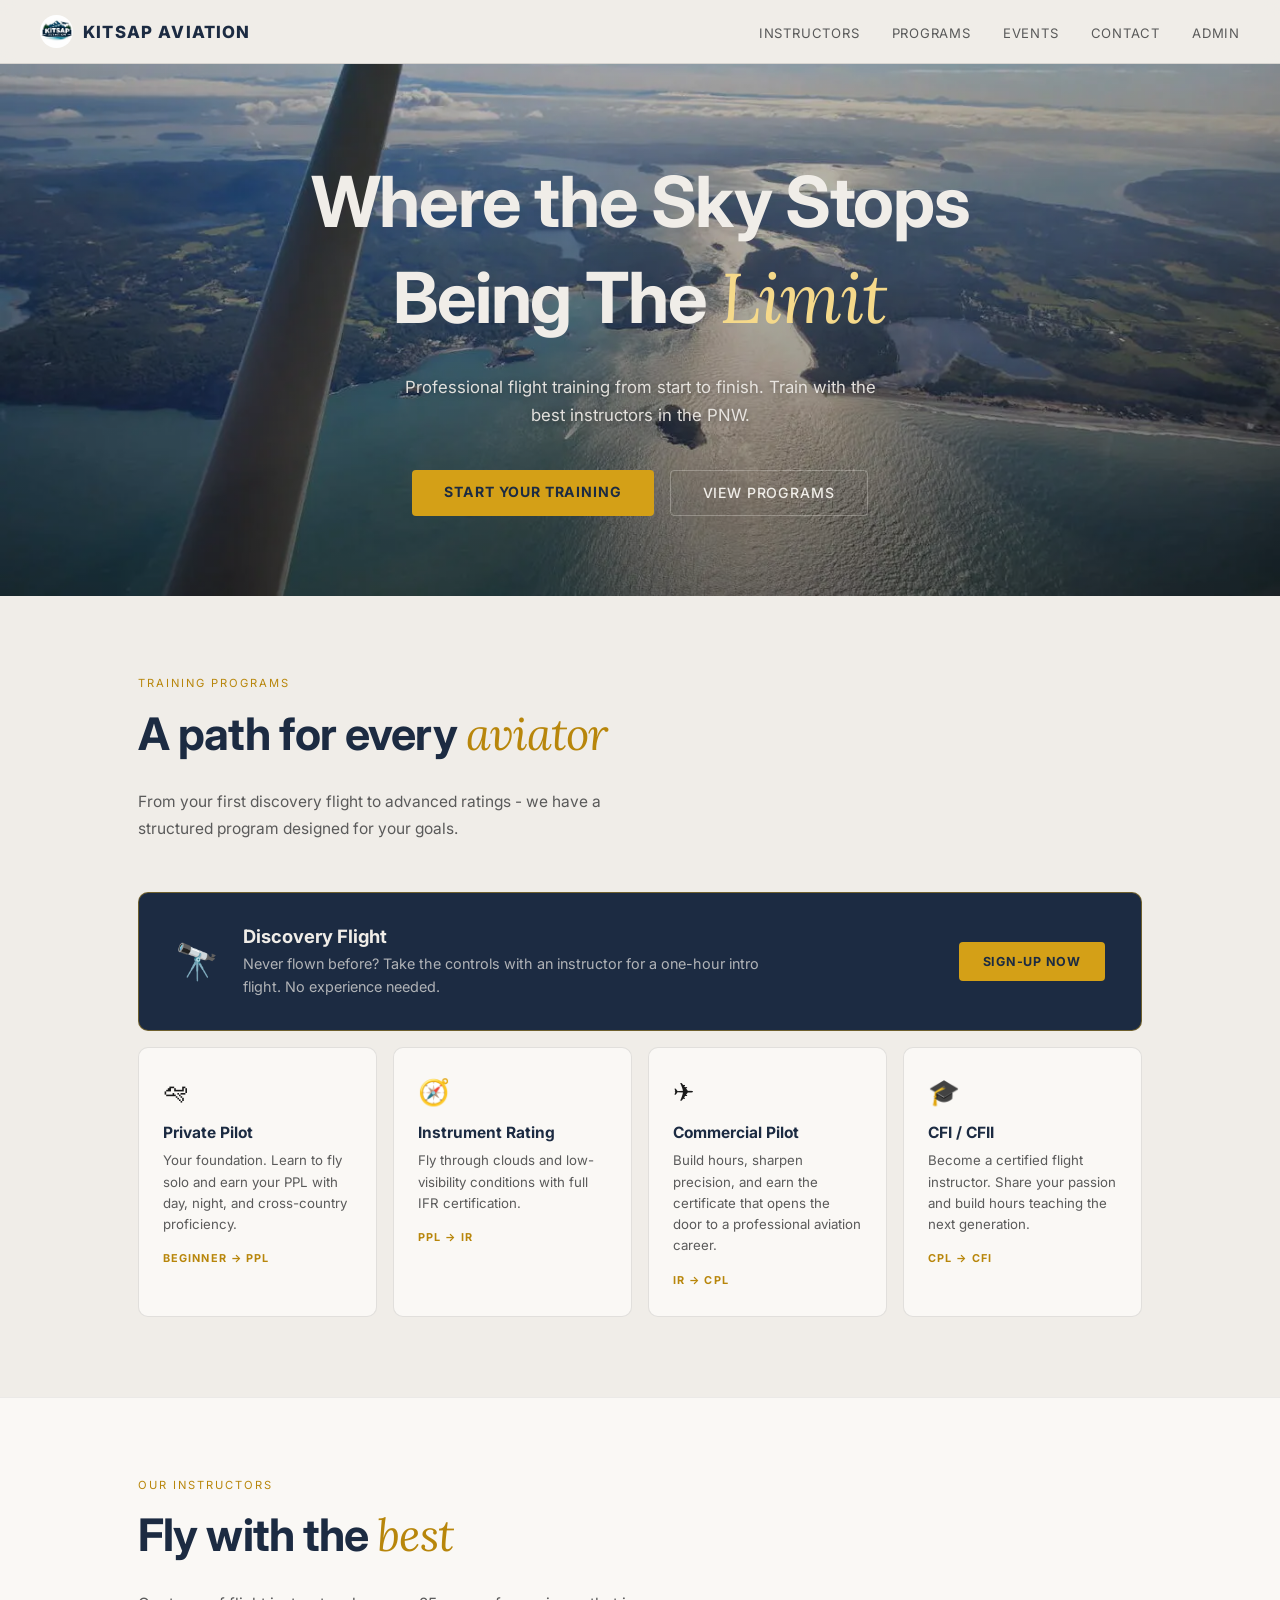
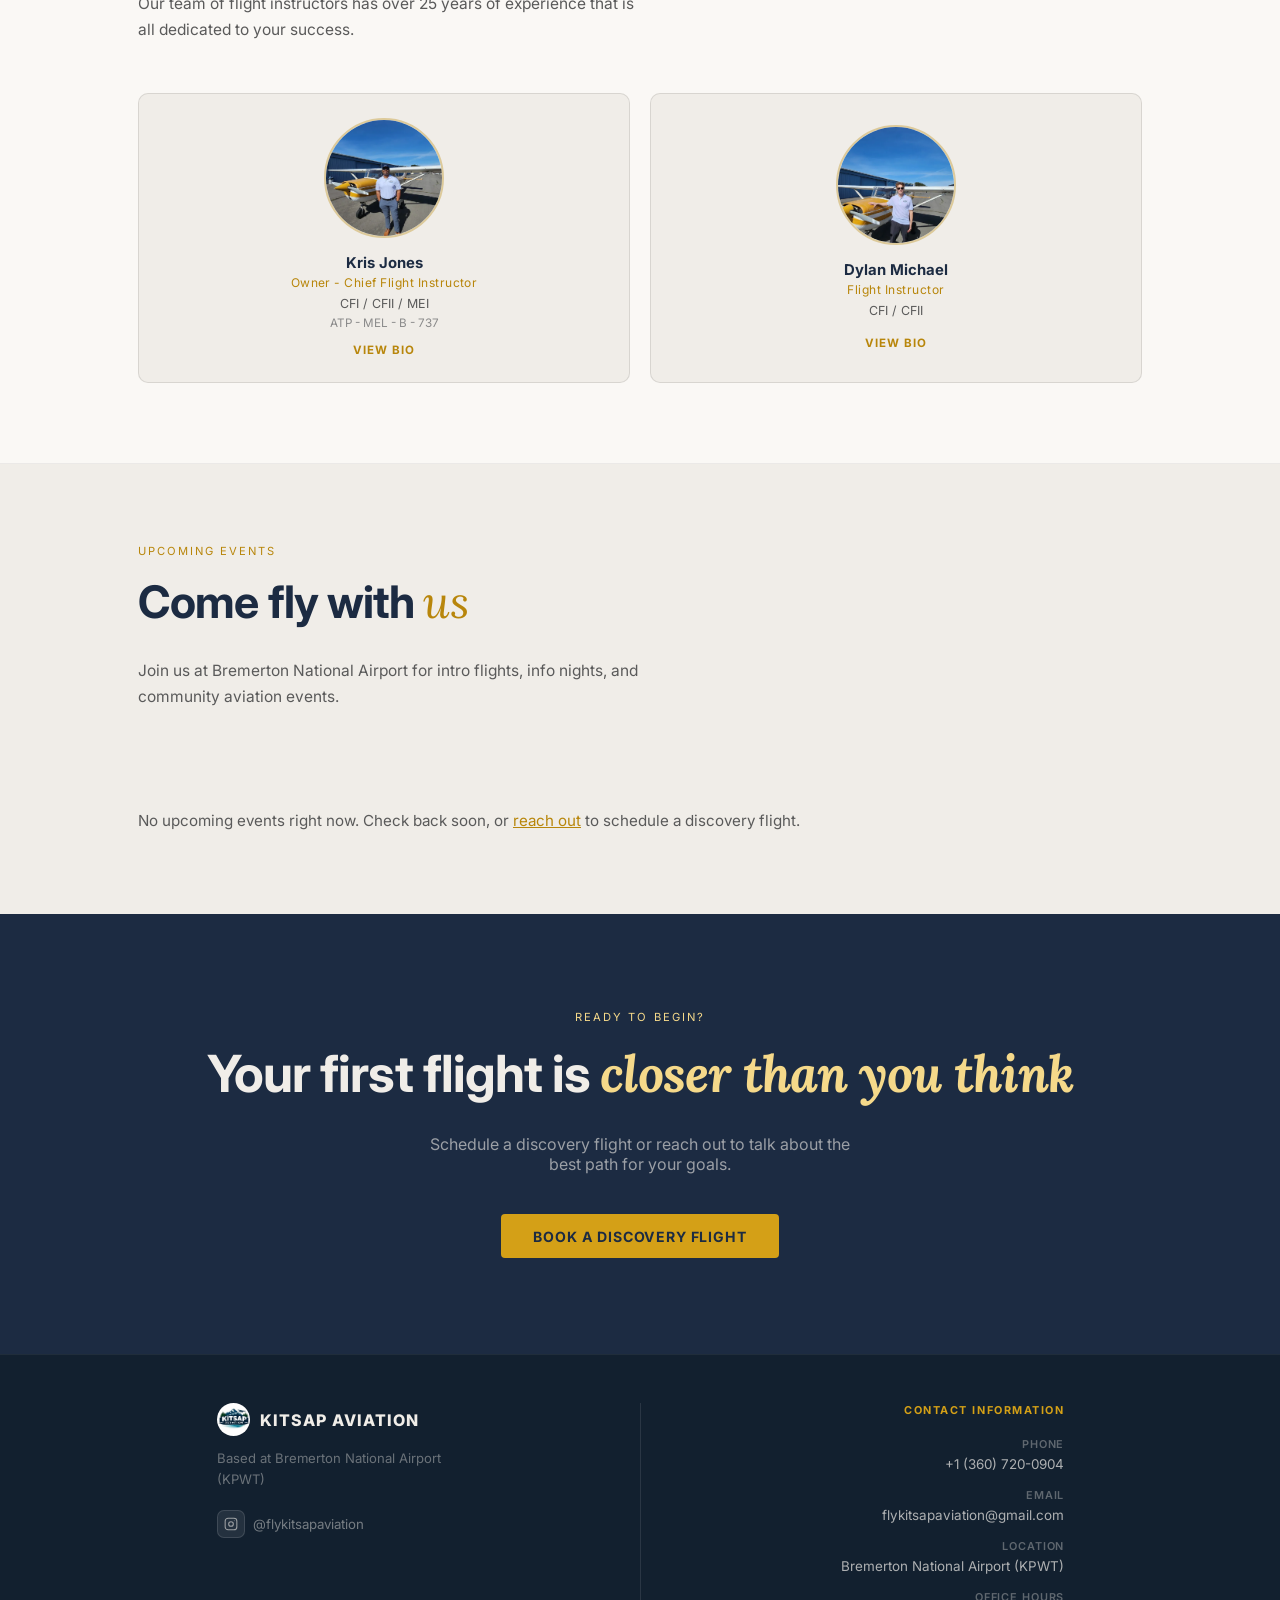
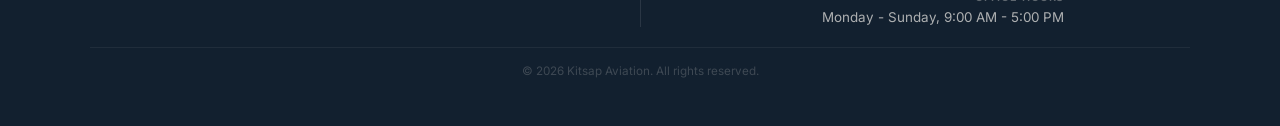
==== commit 5fd2a132: "Add events section, admin editor, and Cloudflare KV publishing. Co-authored-by: Cursor <cursoragent@" ====
--- a/index.html
+++ b/index.html
@@ -21,7 +21,9 @@
       <ul class="nav-links">
         <li><a href="#instructors">Instructors</a></li>
         <li><a href="#programs">Programs</a></li>
+        <li><a href="#events">Events</a></li>
         <li><a href="contact.html">Contact</a></li>
+        <li><a href="admin.html">Admin</a></li>
       </ul>
     </nav>
 
@@ -155,6 +157,14 @@
       </div>
     </dialog>
 
+    <div class="main-section" id="events">
+      <div class="section-label">Upcoming events</div>
+      <div class="section-title">Come fly with <em>us</em></div>
+      <p class="section-sub">Join us at Bremerton National Airport for intro flights, info nights, and community aviation events.</p>
+      <div class="events-list" id="events-list"></div>
+      <p class="events-empty" id="events-empty" hidden>No upcoming events right now. Check back soon, or <a href="contact.html">reach out</a> to schedule a discovery flight.</p>
+    </div>
+
     <div class="cta-section">
       <div class="section-label">Ready to begin?</div>
       <h2>Your first flight is <em style="font-family:Lora, serif; font-style: italic; color:#f5d98a;">closer than you think</em></h2>
@@ -211,6 +221,7 @@
       </div>
     </footer>
 
+    <script src="js/events.js"></script>
     <script>
       (function () {
         var cards = document.querySelectorAll('[data-instructor]');
@@ -234,6 +245,14 @@
             if (event.target === modal) modal.close();
           });
         });
+
+        KitsapEvents.load().then(function (events) {
+          KitsapEvents.render(
+            events,
+            document.getElementById('events-list'),
+            document.getElementById('events-empty')
+          );
+        });
       })();
     </script>
   </body>
--- a/styles/styles.css
+++ b/styles/styles.css
@@ -5,10 +5,8 @@
     --bg-mid: #e8e4de;
     --bg-dark: #1c2b42;
     --navy: #1c2b42;
-    --navy-mid: #243450;
     --gold: #b8860b;
     --gold-bright: #d4a017;
-    --gold-light: #f5e6c0;
     --text-main: #1a1a1a;
     --text-sub: #5a5a5a;
     --text-muted: #8a8a8a;
@@ -18,7 +16,10 @@
 
 * { box-sizing: border-box; margin: 0; padding: 0; }
 
-html { scrollbar-gutter: stable; }
+html {
+    background: var(--bg);
+    scroll-behavior: smooth;
+}
 
 body {
     font-family: var(--font-sans);
@@ -34,7 +35,7 @@
     border-bottom: 1px solid var(--border);
     padding: 0 2.5rem;
     display: flex; align-items: center; justify-content: space-between;
-    height: 64px;
+    min-height: 64px;
 }
 
 .logo {
@@ -56,16 +57,6 @@
     transition: color 0.2s;
 }
 .nav-links a:hover { color: var(--navy); }
-.nav-cta {
-    background: var(--navy); color: #f5e6c0;
-    border: none; padding: 0.5rem 1.25rem;
-    font-family: var(--font-sans);
-    font-weight: 700; font-size: 0.78rem;
-    letter-spacing: 0.08em; text-transform: uppercase;
-    border-radius: 4px; cursor: pointer;
-    transition: background 0.2s;
-}
-.nav-cta:hover { background: var(--navy-mid); }
 
 .hero {
     background: var(--bg-dark);
@@ -90,15 +81,6 @@
         url('../img/main_bg.webp') type('image/webp'),
         url('../img/main_bg.jpeg') type('image/jpeg')
       ) center/cover no-repeat;
-}
-.hero-badge {
-    display: inline-flex; align-items: center; gap: 8px;
-    background: rgba(212,160,23,0.15);
-    border: 1px solid rgba(212,160,23,0.4);
-    color: #f5d98a;
-    font-size: 0.7rem; letter-spacing: 0.14em; text-transform: uppercase;
-    padding: 0.35rem 1rem; border-radius: 100px;
-    margin-bottom: 2rem;
 }
 .hero h1 {
     font-size: clamp(2.6rem, 5.5vw, 5rem);
@@ -283,33 +265,6 @@
         justify-self: center;
     }
 }
-
-.split-section {
-    display: grid; grid-template-columns: 1fr 1fr;
-    gap: 5rem; align-items: center;
-    padding: 5rem 3rem; max-width: 1100px; margin: 0 auto;
-}
-.feature-list { list-style: none; margin-top: 2rem; display: flex; flex-direction: column; gap: 1rem; }
-.feature-list li { display: flex; align-items: flex-start; gap: 12px; font-size: 0.9rem; color: var(--text-sub); line-height: 1.65; }
-.check {
-    width: 20px; height: 20px; flex-shrink: 0;
-    background: var(--gold-light); border: 1px solid rgba(184,134,11,0.3);
-    border-radius: 50%; display: flex; align-items: center; justify-content: center;
-    color: var(--gold); font-size: 11px; margin-top: 2px;
-}
-.visual-card { background: var(--bg-card); border: 1px solid var(--border); border-radius: 12px; padding: 1.75rem; }
-.vc-header { display: flex; align-items: center; justify-content: space-between; margin-bottom: 1.5rem; }
-.vc-title { font-size: 0.78rem; letter-spacing: 0.08em; text-transform: uppercase; color: var(--text-muted); }
-.vc-status {
-    font-size: 0.68rem; padding: 3px 10px; border-radius: 100px;
-    background: #e6f4ec; color: #2e7d50; border: 1px solid rgba(46,125,80,0.25); letter-spacing: 0.06em;
-}
-.progress-item { margin-bottom: 1.1rem; }
-.progress-label { display: flex; justify-content: space-between; font-size: 0.8rem; margin-bottom: 5px; }
-.progress-label span:first-child { color: var(--text-main); }
-.progress-label span:last-child { color: var(--gold); font-weight: 700; }
-.progress-bar { height: 4px; background: var(--bg-mid); border-radius: 2px; overflow: hidden; }
-.progress-fill { height: 100%; background: var(--gold-bright); border-radius: 2px; }
 
 .alt-bg { background: var(--bg-card); border-top: 1px solid var(--border-soft); border-bottom: 1px solid var(--border-soft); }
 .instructors-grid {
@@ -463,18 +418,104 @@
     }
 }
 
-.testimonials-grid {
-    display: grid; grid-template-columns: repeat(auto-fit, minmax(260px, 1fr));
-    gap: 1.25rem; margin-top: 3rem;
-}
-.testimonial-card { background: var(--bg); border: 1px solid var(--border); border-radius: 10px; padding: 1.75rem; }
-.stars { color: var(--gold-bright); font-size: 0.88rem; margin-bottom: 0.75rem; letter-spacing: 2px; }
-.testimonial-text {
-    font-family: 'Lora', serif; font-style: italic;
-    font-size: 0.93rem; line-height: 1.7; color: var(--text-sub); margin-bottom: 1.25rem;
-}
-.testimonial-author { font-size: 0.8rem; font-weight: 700; color: var(--navy); }
-.testimonial-cert { font-size: 0.7rem; color: var(--gold); margin-top: 3px; }
+.events-list {
+    display: flex;
+    flex-direction: column;
+    gap: 1rem;
+    margin-top: 3rem;
+}
+.event-card {
+    display: flex;
+    gap: 1.5rem;
+    align-items: stretch;
+    background: var(--bg-card);
+    border: 1px solid var(--border);
+    border-radius: 10px;
+    padding: 1.35rem 1.5rem;
+    transition: border-color 0.2s;
+}
+.event-card:hover { border-color: var(--gold-bright); }
+.event-date {
+    flex-shrink: 0;
+    width: 72px;
+    display: flex;
+    flex-direction: column;
+    align-items: center;
+    justify-content: center;
+    background: var(--navy);
+    color: #f0ede8;
+    border-radius: 8px;
+    padding: 0.75rem 0.5rem;
+    text-align: center;
+}
+.event-month {
+    font-size: 0.68rem;
+    letter-spacing: 0.14em;
+    text-transform: uppercase;
+    color: #f5d98a;
+    font-weight: 700;
+}
+.event-day {
+    font-size: 1.7rem;
+    font-weight: 800;
+    line-height: 1.15;
+    letter-spacing: -0.03em;
+}
+.event-weekday {
+    font-size: 0.68rem;
+    letter-spacing: 0.08em;
+    text-transform: uppercase;
+    color: rgba(240,237,232,0.55);
+}
+.event-body h3 {
+    font-size: 1.02rem;
+    font-weight: 700;
+    color: var(--navy);
+    margin-bottom: 0.3rem;
+}
+.event-meta {
+    font-size: 0.78rem;
+    color: var(--gold);
+    letter-spacing: 0.02em;
+    margin-bottom: 0.55rem;
+}
+.event-body p:not(.event-meta) {
+    font-size: 0.86rem;
+    color: var(--text-sub);
+    line-height: 1.65;
+    margin-bottom: 0.85rem;
+}
+.event-link {
+    font-size: 0.72rem;
+    font-weight: 700;
+    letter-spacing: 0.08em;
+    text-transform: uppercase;
+    color: var(--gold);
+    text-decoration: none;
+}
+.event-link:hover { color: var(--navy); }
+.events-empty {
+    margin-top: 3rem;
+    color: var(--text-sub);
+    font-size: 0.95rem;
+    line-height: 1.7;
+}
+.events-empty a { color: var(--gold); }
+
+@media (max-width: 560px) {
+    .event-card {
+        flex-direction: column;
+        gap: 1rem;
+        padding: 1.25rem;
+    }
+    .event-date {
+        width: 100%;
+        flex-direction: row;
+        gap: 0.5rem;
+        padding: 0.55rem 0.85rem;
+    }
+    .event-day { font-size: 1.15rem; }
+}
 
 .cta-section { background: var(--navy); color: #f0ede8; text-align: center; padding: 6rem 3rem; }
 .cta-section .section-label { color: #f5d98a; }
@@ -502,13 +543,6 @@
     text-decoration: none; display: inline-block;
 }
 .btn-primary-inv:hover { background: #e8b420; }
-.btn-outline-inv {
-    background: transparent; color: #f0ede8; border: 1px solid rgba(240,237,232,0.3);
-    padding: 0.85rem 2rem; font-family: var(--font-sans); font-weight: 500; font-size: 0.88rem;
-    letter-spacing: 0.06em; text-transform: uppercase; border-radius: 4px; cursor: pointer; transition: all 0.2s;
-    text-decoration: none; display: inline-block;
-}
-.btn-outline-inv:hover { border-color: rgba(240,237,232,0.7); }
 
 .logo-link {
     display: flex; align-items: center; gap: 10px;
@@ -624,10 +658,6 @@
     font-weight: 600;
     letter-spacing: 0.04em;
     color: var(--navy);
-}
-.form-row .optional {
-    font-weight: 500;
-    color: var(--text-muted);
 }
 .contact-form input:not([type="hidden"]),
 .contact-form select,
@@ -705,8 +735,6 @@
     }
 }
 
-html { scroll-behavior: smooth; }
-
 footer { background: #12202f; border-top: 1px solid rgba(255,255,255,0.06); padding: 3rem; }
 .footer-inner {
     max-width: 1100px; margin: 0 auto;
@@ -727,10 +755,6 @@
     display: flex; align-items: center; justify-content: flex-start; gap: 10px;
     font-size: 1rem; font-weight: 800; letter-spacing: 0.07em; color: #f0ede8; text-transform: uppercase;
 }
-.footer-logo-icon {
-    width: 32px; height: 32px; background: #d4a017; border-radius: 50%;
-    display: flex; align-items: center; justify-content: center; font-size: 15px; color: #1c2b42;
-}
 .footer-divider {
     width: 1px;
     align-self: stretch;
@@ -827,3 +851,118 @@
     text-align: center;
 }
 
+.admin-actions .btn-primary {
+    padding: 0.8rem 1rem;
+    font-size: 0.78rem;
+    flex: 1 1 0;
+    text-align: center;
+    min-width: 0;
+}
+
+.admin-page {
+    max-width: 860px;
+    margin: 0 auto;
+    padding: 4rem 1.5rem 5rem;
+}
+.admin-header {
+    display: flex;
+    flex-direction: column;
+    gap: 1.5rem;
+    margin-bottom: 1.5rem;
+}
+.admin-header .section-sub { max-width: 520px; }
+.admin-actions-primary {
+    display: grid;
+    grid-template-columns: repeat(3, 1fr);
+    gap: 0.75rem;
+}
+.admin-delete {
+    background: transparent;
+    color: var(--navy);
+    border: 1px solid var(--navy);
+    padding: 0.45rem 0.95rem;
+    font-family: var(--font-sans);
+    font-weight: 700;
+    font-size: 0.72rem;
+    letter-spacing: 0.08em;
+    text-transform: uppercase;
+    border-radius: 4px;
+    cursor: pointer;
+    transition: background 0.2s, color 0.2s;
+}
+.admin-delete:hover {
+    background: var(--navy);
+    color: #f5e6c0;
+}
+.admin-status {
+    margin-bottom: 1.25rem;
+    padding: 0.85rem 1rem;
+    border-radius: 6px;
+    background: #e8f2ea;
+    color: #2e5a38;
+    font-size: 0.86rem;
+    line-height: 1.5;
+}
+.admin-status.is-error {
+    background: #f8e8e6;
+    color: #8a2f2a;
+}
+.admin-list {
+    display: flex;
+    flex-direction: column;
+    gap: 1rem;
+}
+.admin-event-card {
+    background: var(--bg-card);
+    border: 1px solid var(--border);
+    border-radius: 10px;
+    padding: 1.25rem 1.35rem;
+}
+.admin-event-top {
+    display: flex;
+    justify-content: space-between;
+    align-items: center;
+    margin-bottom: 1rem;
+}
+.admin-event-label {
+    font-size: 0.72rem;
+    letter-spacing: 0.1em;
+    text-transform: uppercase;
+    color: var(--gold);
+}
+.admin-grid {
+    display: grid;
+    grid-template-columns: 1fr 1fr 1fr;
+    gap: 0.9rem 1rem;
+}
+.admin-span-2 { grid-column: 1 / -1; }
+.admin-event-card .form-row label {
+    font-size: 0.75rem;
+    font-weight: 600;
+    color: var(--navy);
+    margin-bottom: 0.35rem;
+    display: block;
+}
+.admin-event-card input,
+.admin-event-card textarea {
+    font-family: var(--font-sans);
+    font-size: 0.9rem;
+    padding: 0.65rem 0.8rem;
+    border: 1px solid var(--border);
+    border-radius: 4px;
+    background: var(--bg);
+    color: var(--text-main);
+    width: 100%;
+}
+.admin-event-card input:focus,
+.admin-event-card textarea:focus {
+    outline: none;
+    border-color: var(--navy);
+}
+.admin-event-card textarea { resize: vertical; min-height: 84px; }
+
+@media (max-width: 720px) {
+    .admin-actions-primary { grid-template-columns: 1fr; }
+    .admin-grid { grid-template-columns: 1fr; }
+}
+
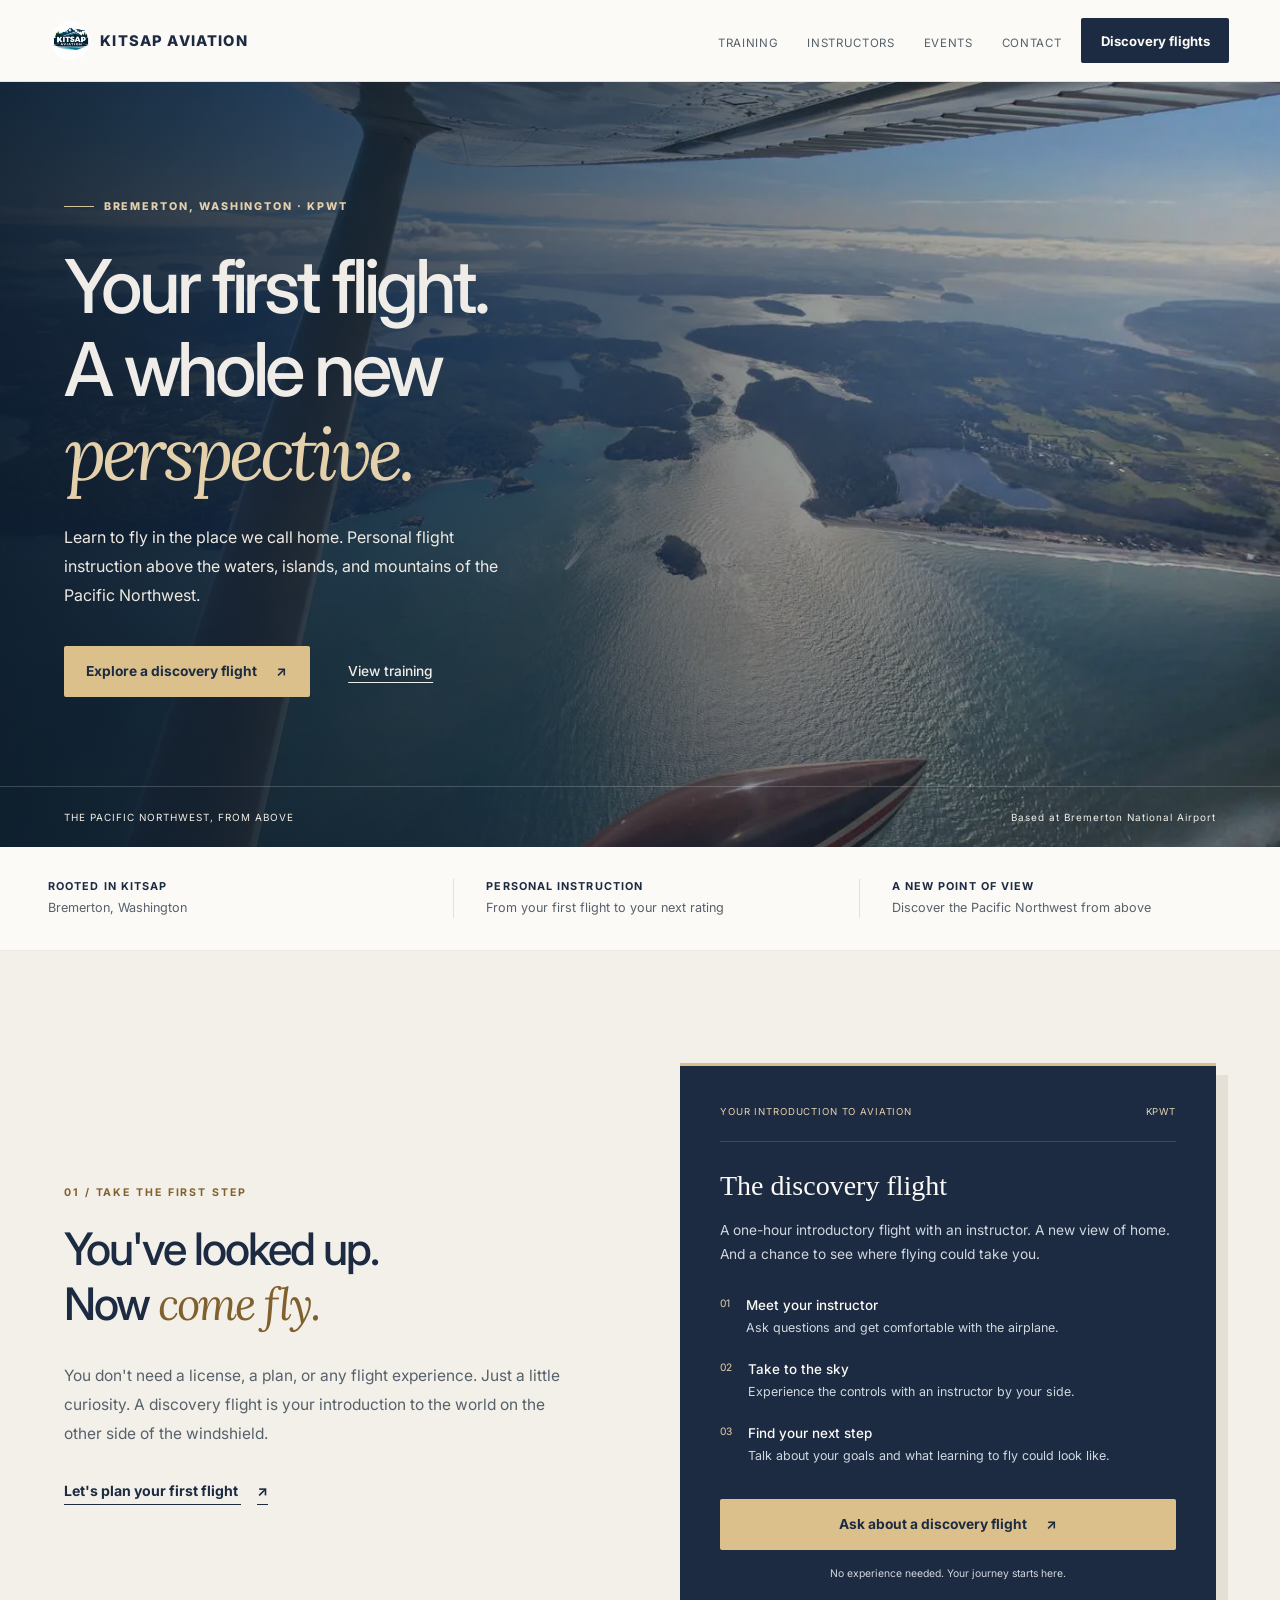
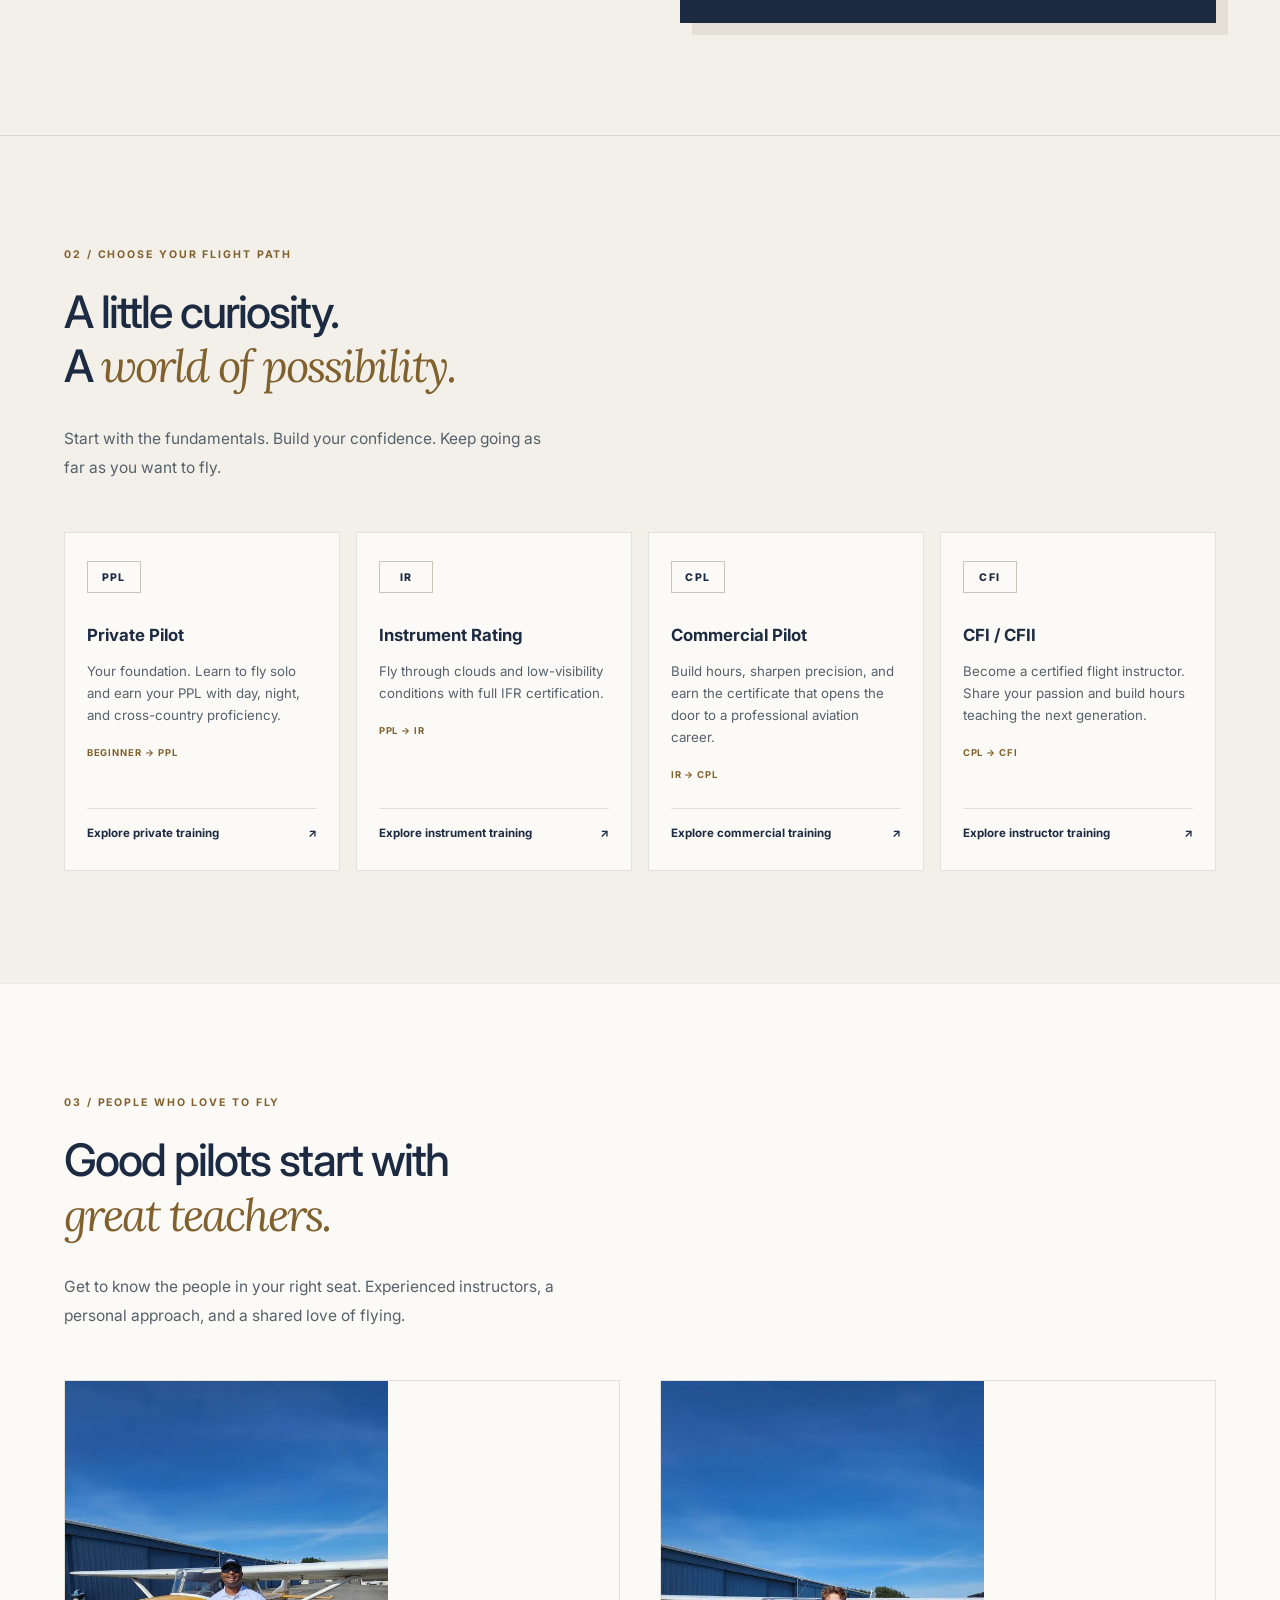
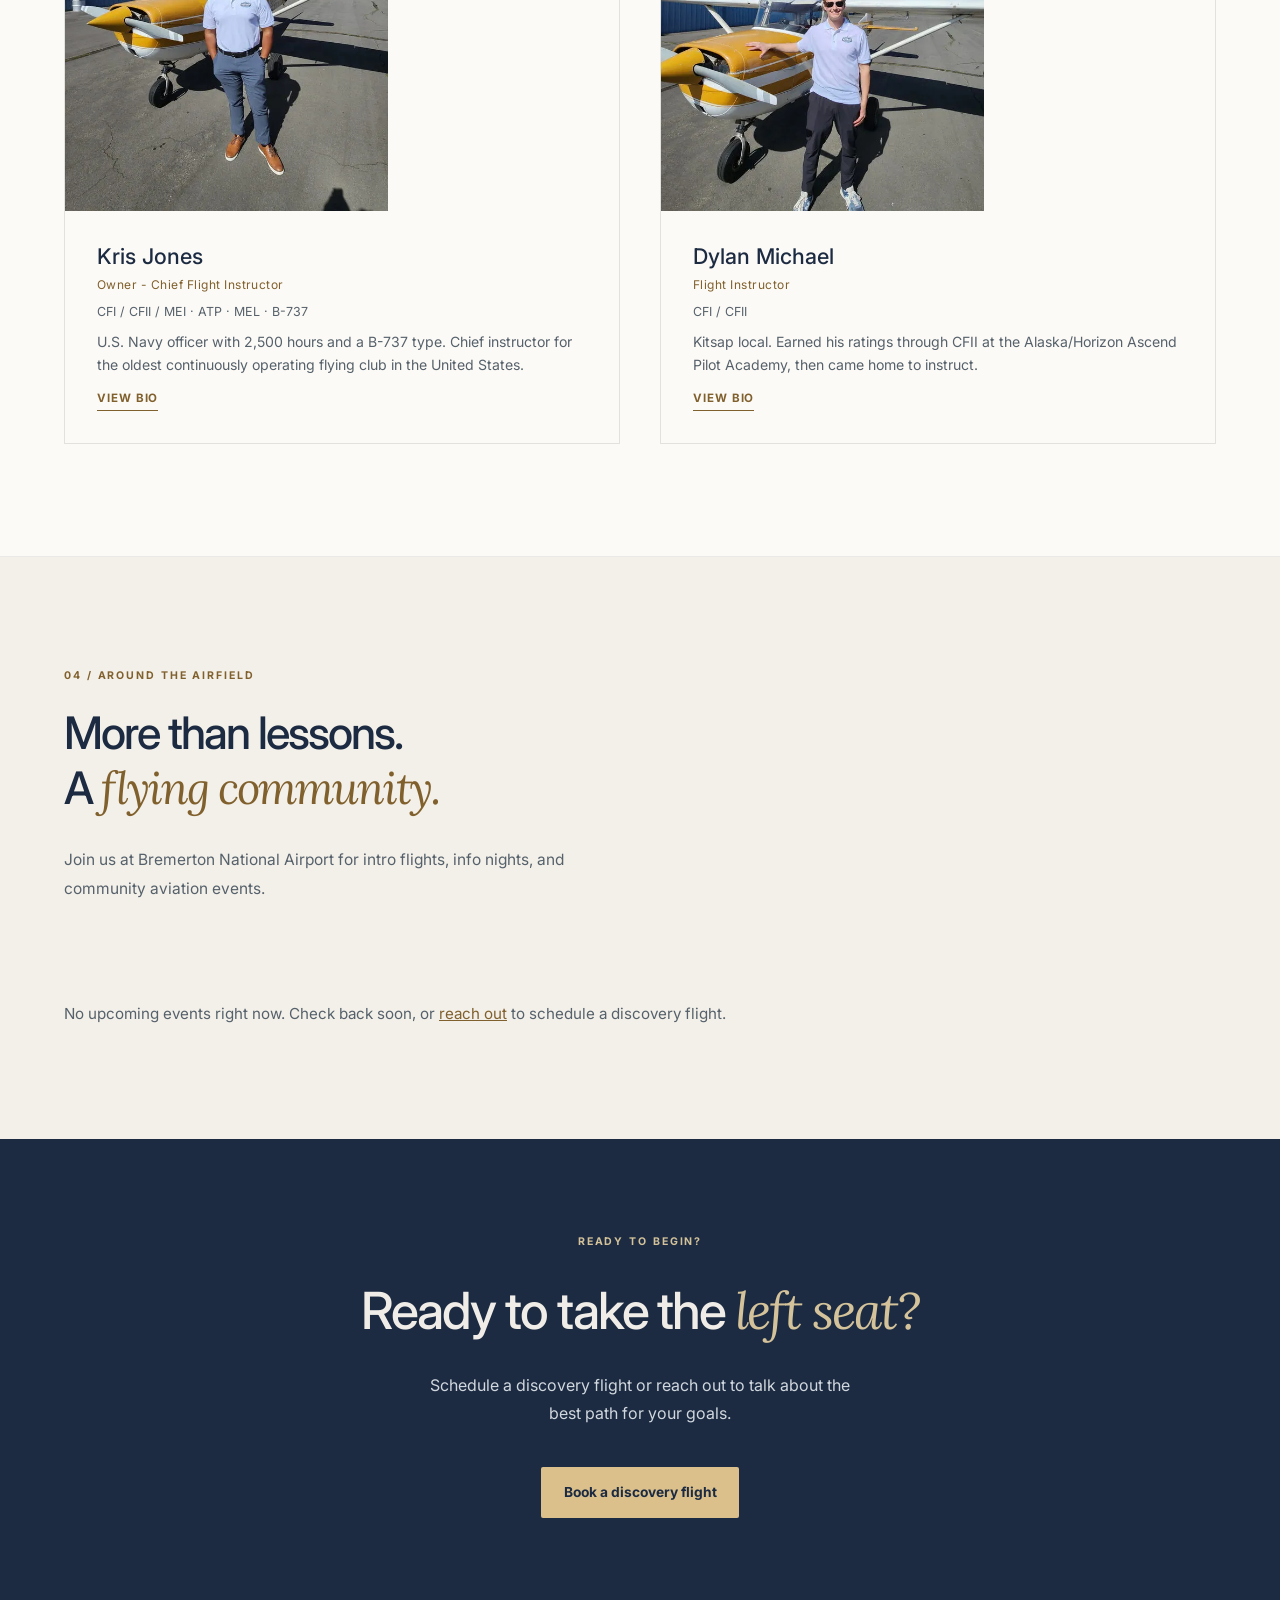
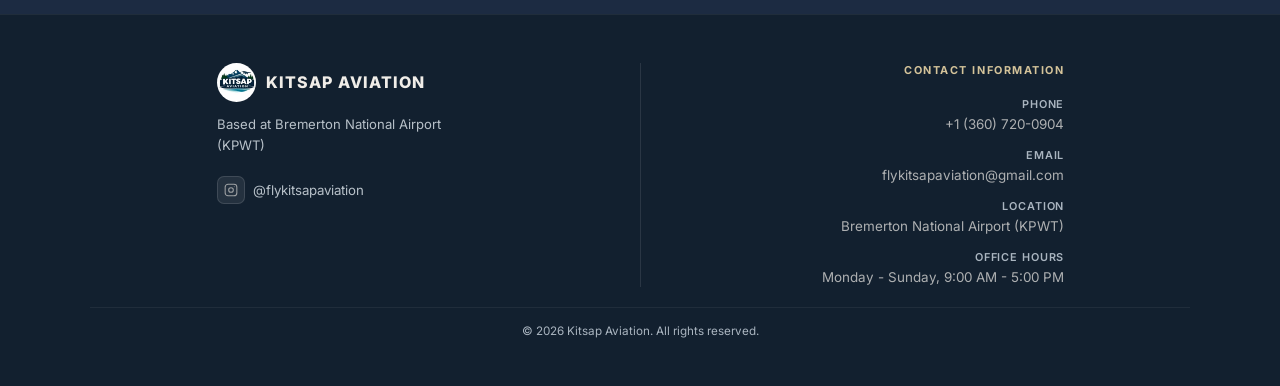
==== commit e511660d: "feat: branching ideas" ====
--- a/index.html
+++ b/index.html
@@ -12,98 +12,122 @@
     <link rel="icon" type="image/png" href="img/kitsap-aviation-icon.jpg">
   </head>
 
-  <body>
-    <nav>
-      <div class="logo">
-        <img class="logo-icon" src="img/kitsap-aviation-icon.jpg" alt="icon">
+  <body class="home-refresh">
+    <a class="skip-link" href="#main-content">Skip to content</a>
+    <nav class="site-nav">
+      <a href="index.html" class="logo-link">
+        <img class="logo-icon" src="img/kitsap-aviation-icon.jpg" alt="">
         <span>Kitsap Aviation</span>
-      </div>
-      <ul class="nav-links">
+      </a>
+      <ul class="nav-links" id="nav-menu">
+        <li><a href="#programs">Training</a></li>
         <li><a href="#instructors">Instructors</a></li>
-        <li><a href="#programs">Programs</a></li>
         <li><a href="#events">Events</a></li>
         <li><a href="contact.html">Contact</a></li>
-        <li><a href="admin.html">Admin</a></li>
+        <li class="nav-links-phone"><a href="tel:+13607200904">(360) 720-0904</a></li>
       </ul>
+      <div class="nav-actions">
+        <a class="nav-cta" href="#discovery">Discovery flights</a>
+        <button type="button" class="nav-toggle" aria-expanded="false" aria-controls="nav-menu" aria-label="Open menu">
+          <span class="nav-toggle-bars" aria-hidden="true"></span>
+        </button>
+      </div>
     </nav>
 
-    <div class="hero">
-      <div class="hero-grid-bg"></div>
-      <h1>
-        <span class="hero-title-line">Where the Sky Stops</span>
-        <span class="hero-title-line">Being The <span>Limit</span></span>
-      </h1>
-      <p>Professional flight training from start to finish. Train with the best instructors in the PNW.</p>
-      <div class="hero-btns">
-        <a class="btn-primary" href="contact.html">Start your training</a>
-        <a class="btn-outline" href="#programs">View programs</a>
-      </div>
-    </div>
-
-    <div class="main-section" id="programs">
-      <div class="section-label">Training programs</div>
-      <div class="section-title">A path for every <em>aviator</em></div>
-      <p class="section-sub">From your first discovery flight to advanced ratings - we have a structured program designed for your goals.</p>
-      <div class="programs-grid">
-        <div class="program-card program-card-featured">
-          <span class="program-icon">🔭</span>
-          <h3>Discovery Flight</h3>
-          <p>Never flown before? Take the controls with an instructor for a one-hour intro flight. No experience needed.</p>
-          <a class="btn-signup" href="contact.html?interest=Discovery+Flight">Sign-up now</a>
-        </div>
-        <div class="program-card">
-          <span class="program-icon">🛩</span>
-          <h3>Private Pilot</h3>
-          <p>Your foundation. Learn to fly solo and earn your PPL with day, night, and cross-country proficiency.</p>
-          <span class="program-tag">Beginner → PPL</span>
-        </div>
-        <div class="program-card">
-          <span class="program-icon">🧭</span>
-          <h3>Instrument Rating</h3>
-          <p>Fly through clouds and low-visibility conditions with full IFR certification.</p>
-          <span class="program-tag">PPL → IR</span>
-        </div>
-        <div class="program-card">
-          <span class="program-icon">✈️</span>
-          <h3>Commercial Pilot</h3>
-          <p>Build hours, sharpen precision, and earn the certificate that opens the door to a professional aviation career.</p>
-          <span class="program-tag">IR → CPL</span>
-        </div>
-        <div class="program-card">
-          <span class="program-icon">🎓</span>
-          <h3>CFI / CFII</h3>
-          <p>Become a certified flight instructor. Share your passion and build hours teaching the next generation.</p>
-          <span class="program-tag">CPL → CFI</span>
-        </div>
-      </div>
+    <main id="main-content">
+    <section class="hero" aria-labelledby="hero-title">
+      <div class="hero-copy">
+        <div class="hero-kicker"><span aria-hidden="true"></span>Bremerton, Washington · KPWT</div>
+        <h1 id="hero-title"><span class="hero-title-line">Your first flight.</span><span class="hero-title-line">A whole new</span><span class="hero-title-line"><em>perspective.</em></span></h1>
+        <p>Learn to fly in the place we call home. Personal flight instruction above the waters, islands, and mountains of the Pacific Northwest.</p>
+        <div class="hero-btns"><a class="btn-primary" href="#discovery">Explore a discovery flight <span aria-hidden="true">↗</span></a><a class="btn-outline" href="#programs">View training</a></div>
+      </div>
+      <div class="hero-footnote"><span>THE PACIFIC NORTHWEST, FROM ABOVE</span><span>Based at Bremerton National Airport</span></div>
+    </section>
+
+    <div class="proof-strip"><div class="proof-strip-inner"><div class="proof-item"><strong>Rooted in Kitsap</strong><span>Bremerton, Washington</span></div><div class="proof-item"><strong>Personal instruction</strong><span>From your first flight to your next rating</span></div><div class="proof-item"><strong>A new point of view</strong><span>Discover the Pacific Northwest from above</span></div></div></div>
+
+    <section class="main-section discovery-section" id="discovery" aria-labelledby="discovery-title">
+      <div class="discovery-copy"><div class="section-label">01 / Take the first step</div><h2 class="section-title" id="discovery-title">You've looked up.<br>Now <em>come fly.</em></h2><p class="section-sub">You don't need a license, a plan, or any flight experience. Just a little curiosity. A discovery flight is your introduction to the world on the other side of the windshield.</p><a class="discovery-link" href="contact.html?interest=Discovery+Flight">Let's plan your first flight <span aria-hidden="true">↗</span></a></div>
+      <div class="flight-note"><div class="flight-note-top"><span>Your introduction to aviation</span><span>KPWT</span></div><h3>The discovery flight</h3><p>A one-hour introductory flight with an instructor. A new view of home. And a chance to see where flying could take you.</p><ol class="discovery-steps"><li><span>01</span><div><strong>Meet your instructor</strong><p>Ask questions and get comfortable with the airplane.</p></div></li><li><span>02</span><div><strong>Take to the sky</strong><p>Experience the controls with an instructor by your side.</p></div></li><li><span>03</span><div><strong>Find your next step</strong><p>Talk about your goals and what learning to fly could look like.</p></div></li></ol><a class="btn-primary" href="contact.html?interest=Discovery+Flight">Ask about a discovery flight <span aria-hidden="true">↗</span></a><span class="flight-note-footer">No experience needed. Your journey starts here.</span></div>
+    </section>
+
+    <div class="main-section training-section" id="programs">
+      <div class="section-label">02 / Choose your flight path</div>
+      <h2 class="section-title">A little curiosity.<br>A <em>world of possibility.</em></h2>
+      <p class="section-sub">Start with the fundamentals. Build your confidence. Keep going as far as you want to fly.</p>
+
+      <ol class="training-path">
+        <li>
+          <span class="path-mark">PPL</span>
+          <div>
+            <h3>Private Pilot</h3>
+            <p>Your foundation. Learn to fly solo and earn your PPL with day, night, and cross-country proficiency.</p>
+            <span class="program-tag">Beginner → PPL</span>
+            <a class="training-link" href="contact.html?interest=Private+Pilot">Explore private training <span aria-hidden="true">↗</span></a>
+          </div>
+        </li>
+        <li>
+          <span class="path-mark">IR</span>
+          <div>
+            <h3>Instrument Rating</h3>
+            <p>Fly through clouds and low-visibility conditions with full IFR certification.</p>
+            <span class="program-tag">PPL → IR</span>
+            <a class="training-link" href="contact.html?interest=Instrument+Rating">Explore instrument training <span aria-hidden="true">↗</span></a>
+          </div>
+        </li>
+        <li>
+          <span class="path-mark">CPL</span>
+          <div>
+            <h3>Commercial Pilot</h3>
+            <p>Build hours, sharpen precision, and earn the certificate that opens the door to a professional aviation career.</p>
+            <span class="program-tag">IR → CPL</span>
+            <a class="training-link" href="contact.html?interest=Commercial+Pilot">Explore commercial training <span aria-hidden="true">↗</span></a>
+          </div>
+        </li>
+        <li>
+          <span class="path-mark">CFI</span>
+          <div>
+            <h3>CFI / CFII</h3>
+            <p>Become a certified flight instructor. Share your passion and build hours teaching the next generation.</p>
+            <span class="program-tag">CPL → CFI</span>
+            <a class="training-link" href="contact.html?interest=CFI+%2F+CFII">Explore instructor training <span aria-hidden="true">↗</span></a>
+          </div>
+        </li>
+      </ol>
     </div>
 
     <div class="alt-bg" id="instructors">
       <div class="main-section">
-        <div class="section-label">Our instructors</div>
-        <div class="section-title">Fly with the <em>best</em></div>
-        <p class="section-sub">Our team of flight instructors has over 25 years of experience that is all dedicated to your success.</p>
+        <div class="section-label">03 / People who love to fly</div>
+        <h2 class="section-title">Good pilots start with<br><em>great teachers.</em></h2>
+        <p class="section-sub">Get to know the people in your right seat. Experienced instructors, a personal approach, and a shared love of flying.</p>
         <div class="instructors-grid">
           <button type="button" class="instructor-card" data-instructor="kris" aria-haspopup="dialog" aria-controls="instructor-kris">
             <picture>
               <source srcset="img/instructor1.webp" type="image/webp">
               <img class="instructor-photo" src="img/instructor1.jpeg" alt="" width="600" height="800" loading="lazy" decoding="async">
             </picture>
-            <div class="instructor-name">Kris Jones</div>
-            <div class="instructor-role">Owner - Chief Flight Instructor</div>
-            <div class="instructor-certs">CFI / CFII / MEI</div>
-            <div class="instructor-hours">ATP - MEL - B - 737</div>
-            <span class="instructor-view">View bio</span>
+            <div class="instructor-body">
+              <div class="instructor-name">Kris Jones</div>
+              <div class="instructor-role">Owner - Chief Flight Instructor</div>
+              <div class="instructor-certs">CFI / CFII / MEI · ATP · MEL · B-737</div>
+              <p class="instructor-proof">U.S. Navy officer with 2,500 hours and a B-737 type. Chief instructor for the oldest continuously operating flying club in the United States.</p>
+              <span class="instructor-view">View bio</span>
+            </div>
           </button>
           <button type="button" class="instructor-card" data-instructor="dylan" aria-haspopup="dialog" aria-controls="instructor-dylan">
             <picture>
               <source srcset="img/instructor2.webp" type="image/webp">
               <img class="instructor-photo" src="img/instructor2.jpeg" alt="" width="600" height="800" loading="lazy" decoding="async">
             </picture>
-            <div class="instructor-name">Dylan Michael</div>
-            <div class="instructor-role">Flight Instructor</div>
-            <div class="instructor-certs">CFI / CFII</div>
-            <span class="instructor-view">View bio</span>
+            <div class="instructor-body">
+              <div class="instructor-name">Dylan Michael</div>
+              <div class="instructor-role">Flight Instructor</div>
+              <div class="instructor-certs">CFI / CFII</div>
+              <p class="instructor-proof">Kitsap local. Earned his ratings through CFII at the Alaska/Horizon Ascend Pilot Academy, then came home to instruct.</p>
+              <span class="instructor-view">View bio</span>
+            </div>
           </button>
         </div>
       </div>
@@ -158,8 +182,8 @@
     </dialog>
 
     <div class="main-section" id="events">
-      <div class="section-label">Upcoming events</div>
-      <div class="section-title">Come fly with <em>us</em></div>
+      <div class="section-label">04 / Around the airfield</div>
+      <h2 class="section-title">More than lessons.<br>A <em>flying community.</em></h2>
       <p class="section-sub">Join us at Bremerton National Airport for intro flights, info nights, and community aviation events.</p>
       <div class="events-list" id="events-list"></div>
       <p class="events-empty" id="events-empty" hidden>No upcoming events right now. Check back soon, or <a href="contact.html">reach out</a> to schedule a discovery flight.</p>
@@ -167,18 +191,19 @@
 
     <div class="cta-section">
       <div class="section-label">Ready to begin?</div>
-      <h2>Your first flight is <em style="font-family:Lora, serif; font-style: italic; color:#f5d98a;">closer than you think</em></h2>
+      <h2>Ready to take the <em>left seat?</em></h2>
       <p>Schedule a discovery flight or reach out to talk about the best path for your goals.</p>
       <div class="cta-btns">
         <a class="btn-primary-inv" href="contact.html?interest=Discovery+Flight">Book a discovery flight</a>
       </div>
     </div>
+    </main>
 
     <footer>
       <div class="footer-inner">
         <div class="footer-brand">
           <div class="footer-logo">
-            <img class="logo-icon" src="img/kitsap-aviation-icon.jpg" alt="icon">
+            <img class="logo-icon" src="img/kitsap-aviation-icon.jpg" alt="">
             <span>Kitsap Aviation</span>
           </div>
           <p>Based at Bremerton National Airport (KPWT)</p>
@@ -221,6 +246,7 @@
       </div>
     </footer>
 
+    <script src="js/nav.js"></script>
     <script src="js/events.js"></script>
     <script>
       (function () {
--- a/styles/styles.css
+++ b/styles/styles.css
@@ -1,17 +1,19 @@
 :root {
     --font-sans: 'Inter', system-ui, -apple-system, 'Segoe UI', sans-serif;
+    --font-serif: 'Lora', Georgia, serif;
     --bg: #f0ede8;
     --bg-card: #faf8f5;
     --bg-mid: #e8e4de;
     --bg-dark: #1c2b42;
     --navy: #1c2b42;
-    --gold: #b8860b;
-    --gold-bright: #d4a017;
+    --gold: #9a7b3c;
+    --gold-bright: #b08a42;
+    --gold-on-dark: #d4c39a;
     --text-main: #1a1a1a;
     --text-sub: #5a5a5a;
     --text-muted: #8a8a8a;
     --border: rgba(0,0,0,0.10);
-    --border-soft: rgba(0,0,0,0.06);
+    --border-soft: rgba(28, 43, 66, 0.08);
 }
 
 * { box-sizing: border-box; margin: 0; padding: 0; }
@@ -34,14 +36,23 @@
     backdrop-filter: blur(8px);
     border-bottom: 1px solid var(--border);
     padding: 0 2.5rem;
-    display: flex; align-items: center; justify-content: space-between;
+    display: grid;
+    grid-template-columns: auto 1fr auto;
+    align-items: center;
+    gap: 1.25rem;
     min-height: 64px;
 }
-
 .logo {
     display: flex; align-items: center; gap: 10px;
     font-size: 1.05rem; font-weight: 800; letter-spacing: 0.07em;
     color: var(--navy); text-transform: uppercase;
+}
+.logo-link {
+    display: flex; align-items: center; gap: 10px;
+    text-decoration: none; color: inherit;
+    font-size: 1.05rem; font-weight: 800; letter-spacing: 0.07em;
+    color: var(--navy); text-transform: uppercase;
+    min-width: 0;
 }
 .logo-icon {
     width: 33px; height: 33px;
@@ -49,54 +60,172 @@
     border-radius: 50%;
     display: flex; align-items: center; justify-content: center;
     font-size: 16px; color: #f5e6c0;
-}
-.nav-links { display: flex; gap: 2rem; list-style: none; }
+    flex-shrink: 0;
+}
+.nav-links {
+    display: flex;
+    gap: 1.75rem;
+    list-style: none;
+    justify-self: end;
+    align-items: center;
+}
 .nav-links a {
     color: var(--text-sub); text-decoration: none;
     font-size: 0.82rem; letter-spacing: 0.06em; text-transform: uppercase;
     transition: color 0.2s;
 }
 .nav-links a:hover { color: var(--navy); }
+.nav-links-phone { display: none; }
+.nav-actions {
+    display: flex;
+    align-items: center;
+    gap: 1rem;
+}
+.nav-phone {
+    color: var(--navy);
+    text-decoration: none;
+    font-size: 0.84rem;
+    font-weight: 600;
+    letter-spacing: 0.01em;
+    white-space: nowrap;
+    transition: color 0.2s;
+}
+.nav-phone:hover { color: var(--gold); }
+.nav-cta {
+    background: var(--gold-bright);
+    color: var(--navy);
+    text-decoration: none;
+    font-size: 0.72rem;
+    font-weight: 700;
+    letter-spacing: 0.06em;
+    text-transform: uppercase;
+    padding: 0.62rem 1rem;
+    border-radius: 4px;
+    white-space: nowrap;
+    transition: background 0.2s;
+}
+.nav-cta:hover { background: #c49a4e; }
+.nav-toggle {
+    display: none;
+    width: 2.5rem;
+    height: 2.5rem;
+    border: 1px solid var(--border);
+    background: transparent;
+    border-radius: 4px;
+    align-items: center;
+    justify-content: center;
+    cursor: pointer;
+    padding: 0;
+    color: var(--navy);
+}
+.nav-toggle:hover,
+.nav-toggle:focus-visible {
+    border-color: var(--navy);
+    outline: none;
+}
+.nav-toggle-bars {
+    display: block;
+    width: 16px;
+    height: 2px;
+    background: var(--navy);
+    position: relative;
+}
+.nav-toggle-bars::before,
+.nav-toggle-bars::after {
+    content: '';
+    position: absolute;
+    left: 0;
+    width: 16px;
+    height: 2px;
+    background: var(--navy);
+}
+.nav-toggle-bars::before { top: -5px; }
+.nav-toggle-bars::after { top: 5px; }
+.site-nav.is-open .nav-toggle-bars { background: transparent; }
+.site-nav.is-open .nav-toggle-bars::before {
+    top: 0;
+    transform: rotate(45deg);
+}
+.site-nav.is-open .nav-toggle-bars::after {
+    top: 0;
+    transform: rotate(-45deg);
+}
 
 .hero {
     background: var(--bg-dark);
     color: #f0ede8;
-    padding: 6rem 3rem 5rem;
-    display: flex; flex-direction: column;
-    align-items: center; text-align: center;
+    display: grid;
+    grid-template-columns: minmax(0, 1fr) minmax(280px, 1.05fr);
+    min-height: min(78vh, 680px);
+    align-items: stretch;
     position: relative;
-}
-.hero > :not(.hero-grid-bg) {
+    text-align: left;
+}
+.hero-copy {
+    display: flex;
+    flex-direction: column;
+    justify-content: center;
+    padding: 4.5rem 3rem 4.5rem 3.25rem;
     position: relative;
     z-index: 1;
-    overflow: visible;
-    min-height: min-content;
-}
-.hero-grid-bg {
-    position: absolute; inset: 0; pointer-events: none;
-    overflow: hidden;
+}
+.hero-kicker {
+    display: flex;
+    align-items: center;
+    gap: 0.6rem;
+    margin-bottom: 1.3rem;
+    color: var(--gold-on-dark);
+    font-size: 0.66rem;
+    font-weight: 800;
+    letter-spacing: 0.18em;
+    text-transform: uppercase;
+}
+.hero-kicker span {
+    width: 30px;
+    height: 1px;
+    background: var(--gold-on-dark);
+}
+.hero-visual {
+    position: relative;
+    min-height: 100%;
     background:
-      linear-gradient(to bottom, rgba(0, 0, 0, 0.25) 0%, rgba(0, 0, 0, 0.45) 100%),
+      linear-gradient(to right, var(--navy) 0%, rgba(28, 43, 66, 0.22) 18%, rgba(28, 43, 66, 0.04) 42%),
       image-set(
         url('../img/main_bg.webp') type('image/webp'),
         url('../img/main_bg.jpeg') type('image/jpeg')
-      ) center/cover no-repeat;
+      ) center / cover no-repeat;
+}
+.hero-visual-label {
+    position: absolute;
+    right: 1.5rem;
+    bottom: 1.5rem;
+    display: flex;
+    flex-direction: column;
+    align-items: flex-end;
+    gap: 0.2rem;
+    color: rgba(240,237,232,0.8);
+    font-size: 0.62rem;
+    letter-spacing: 0.12em;
+    text-transform: uppercase;
+}
+.hero-visual-label strong {
+    color: var(--gold-on-dark);
+    font-size: 0.74rem;
+    letter-spacing: 0.18em;
 }
 .hero h1 {
-    font-size: clamp(2.6rem, 5.5vw, 5rem);
+    font-size: clamp(2.4rem, 5vw, 4.4rem);
     font-weight: 700;
     letter-spacing: -0.02em;
-    max-width: 860px;
-    margin-bottom: 2rem;
+    max-width: 16ch;
+    margin-bottom: 1.5rem;
     color: #f0ede8;
     overflow: visible;
     display: flex;
     flex-direction: column;
-    align-items: center;
-    gap: 0.15em;
+    align-items: flex-start;
+    gap: 0.12em;
     flex-shrink: 0;
-    position: relative;
-    z-index: 2;
 }
 .hero-title-line {
     display: block;
@@ -104,39 +233,63 @@
     overflow: visible;
 }
 .hero h1 span:not(.hero-title-line) {
-    color: #f5d98a;
-    font-family: 'Lora', serif;
+    color: var(--gold-on-dark);
+    font-family: var(--font-serif);
     font-style: italic;
     font-weight: 400;
 }
 .hero p {
     font-size: 1.05rem; line-height: 1.7;
-    color: rgba(240, 237, 232, 0.92);
-    text-shadow: 0 1px 6px rgba(0, 0, 0, 0.35);
-    max-width: 500px; margin-bottom: 2.5rem;
-    position: relative;
-    z-index: 1;
-}
-.hero-btns { display: flex; gap: 1rem; flex-wrap: wrap; justify-content: center; }
+    color: rgba(240, 237, 232, 0.88);
+    max-width: 460px; margin-bottom: 2.25rem;
+}
+.hero-btns { display: flex; gap: 1rem; flex-wrap: wrap; justify-content: flex-start; }
 .btn-primary {
-    background: #d4a017; color: var(--navy);
+    background: var(--gold-bright); color: var(--navy);
     border: none; padding: 0.85rem 2rem;
     font-family: var(--font-sans); font-weight: 700; font-size: 0.88rem;
     letter-spacing: 0.06em; text-transform: uppercase;
-    border-radius: 4px; cursor: pointer; transition: all 0.2s;
+    border-radius: 4px; cursor: pointer; transition: background 0.2s, transform 0.2s;
     text-decoration: none; display: inline-block;
 }
-.btn-primary:hover { background: #e8b420; transform: translateY(-1px); }
+.btn-primary:hover { background: #c49a4e; transform: translateY(-1px); }
 .btn-outline {
     background: transparent; color: #f0ede8;
     border: 1px solid rgba(240,237,232,0.3);
     padding: 0.85rem 2rem;
     font-family: var(--font-sans); font-weight: 500; font-size: 0.88rem;
     letter-spacing: 0.06em; text-transform: uppercase;
-    border-radius: 4px; cursor: pointer; transition: all 0.2s;
+    border-radius: 4px; cursor: pointer; transition: border-color 0.2s;
     text-decoration: none; display: inline-block;
 }
 .btn-outline:hover { border-color: rgba(240,237,232,0.7); }
+
+.proof-strip {
+    background: var(--bg-card);
+    border-bottom: 1px solid var(--border-soft);
+}
+.proof-strip-inner {
+    max-width: 1100px;
+    margin: 0 auto;
+    display: grid;
+    grid-template-columns: repeat(4, minmax(0, 1fr));
+    gap: 1.5rem;
+    padding: 1.6rem 3rem;
+}
+.proof-item strong {
+    display: block;
+    font-size: 0.78rem;
+    letter-spacing: 0.12em;
+    text-transform: uppercase;
+    color: var(--navy);
+    margin-bottom: 0.35rem;
+}
+.proof-item span {
+    display: block;
+    font-size: 0.82rem;
+    line-height: 1.5;
+    color: var(--text-sub);
+}
 
 .main-section { padding: 5rem 3rem; max-width: 1100px; margin: 0 auto; }
 .section-label {
@@ -151,7 +304,7 @@
     padding: 0.05em 0 0.15em;
 }
 .section-title em {
-    font-family: 'Lora', serif;
+    font-family: var(--font-serif);
     font-style: italic;
     font-weight: 400;
     color: var(--gold);
@@ -168,62 +321,29 @@
     padding-bottom: 0.1em;
 }
 
-.programs-grid {
-    display: grid; grid-template-columns: repeat(auto-fit, minmax(200px, 1fr));
-    gap: 1rem; margin-top: 3rem;
-}
-.program-card {
-    background: var(--bg-card); border: 1px solid var(--border);
-    border-radius: 10px; padding: 1.75rem 1.5rem;
-    transition: all 0.2s; cursor: pointer;
-}
-.program-card:hover { border-color: var(--gold-bright); transform: translateY(-3px); }
-.program-icon { 
-    font-size: 1.6rem; 
-    margin-bottom: 1rem; 
-    display: block; 
-}
-.program-card h3 { 
-    font-size: 0.97rem; 
-    font-weight: 700; color: var(--navy); margin-bottom: 0.5rem; }
-.program-card p { font-size: 0.83rem; color: var(--text-sub); line-height: 1.6; }
-.program-tag {
-    display: inline-block; margin-top: 1rem;
-    font-size: 0.68rem; letter-spacing: 0.1em; text-transform: uppercase;
-    color: var(--gold); font-weight: 700;
-}
-.program-card-featured {
+.program-featured {
+    margin-top: 3rem;
     background: var(--navy);
-    border-color: rgba(212,160,23,0.45);
-    grid-column: 1 / -1;
+    border: 1px solid rgba(176, 138, 66, 0.35);
     display: grid;
     grid-template-columns: auto 1fr auto;
-    grid-template-rows: auto auto;
     gap: 0 1.5rem;
     align-items: center;
     padding: 2rem 2.25rem;
 }
-.program-card-featured .program-icon {
-    grid-row: 1 / 3;
-    font-size: 2.2rem;
-    margin-bottom: 0;
-}
-.program-card-featured h3 {
+.program-featured-copy h3 {
     color: #f0ede8;
     font-size: 1.15rem;
     margin-bottom: 0.35rem;
 }
-.program-card-featured p {
-    grid-column: 2;
-    color: rgba(240,237,232,0.7);
+.program-featured-copy p {
+    color: rgba(240,237,232,0.72);
     font-size: 0.9rem;
+    line-height: 1.65;
     max-width: 520px;
 }
-.program-card-featured .btn-signup {
-    grid-column: 3;
-    grid-row: 1 / 3;
-    align-self: center;
-    background: #d4a017;
+.program-featured .btn-signup {
+    background: var(--gold-bright);
     color: var(--navy);
     border: none;
     padding: 0.75rem 1.5rem;
@@ -236,68 +356,112 @@
     cursor: pointer;
     text-decoration: none;
     white-space: nowrap;
-    transition: all 0.2s;
-}
-.program-card-featured .btn-signup:hover {
-    background: #e8b420;
+    transition: background 0.2s, transform 0.2s;
+}
+.program-featured .btn-signup:hover {
+    background: #c49a4e;
     transform: translateY(-1px);
 }
-.program-card-featured:hover {
-    border-color: var(--gold-bright);
-    transform: translateY(-3px);
-}
-@media (max-width: 640px) {
-    .program-card-featured {
-        grid-template-columns: 1fr;
-        grid-template-rows: auto;
-        text-align: center;
-        padding: 1.75rem 1.5rem;
-    }
-    .program-card-featured .program-icon {
-        grid-row: auto;
-        margin-bottom: 0.75rem;
-    }
-    .program-card-featured p { grid-column: 1; }
-    .program-card-featured .btn-signup {
-        grid-column: 1;
-        grid-row: auto;
-        margin-top: 1rem;
-        justify-self: center;
-    }
+
+.path-mark {
+    display: inline-flex;
+    align-items: center;
+    justify-content: center;
+    min-width: 3.4rem;
+    padding: 0.38rem 0.4rem;
+    font-size: 0.66rem;
+    font-weight: 800;
+    letter-spacing: 0.12em;
+    text-transform: uppercase;
+    color: var(--navy);
+    border: 1px solid var(--navy);
+    background: var(--bg);
+    align-self: start;
+}
+.path-mark-on-dark {
+    color: var(--gold-on-dark);
+    border-color: rgba(212, 195, 154, 0.55);
+    background: transparent;
+}
+
+.training-path {
+    list-style: none;
+    margin-top: 0.5rem;
+}
+.training-path li {
+    display: grid;
+    grid-template-columns: 3.4rem 1fr;
+    column-gap: 1.5rem;
+    position: relative;
+    padding: 1.4rem 0 1.5rem;
+}
+.training-path li:not(:last-child) {
+    border-bottom: 1px solid var(--border-soft);
+}
+.training-path h3 {
+    font-size: 1.02rem;
+    font-weight: 700;
+    color: var(--navy);
+    margin-bottom: 0.4rem;
+}
+.training-path p {
+    font-size: 0.9rem;
+    color: var(--text-sub);
+    line-height: 1.65;
+    max-width: 560px;
+}
+.program-tag {
+    display: inline-block; margin-top: 0.75rem;
+    font-size: 0.68rem; letter-spacing: 0.1em; text-transform: uppercase;
+    color: var(--gold); font-weight: 700;
 }
 
 .alt-bg { background: var(--bg-card); border-top: 1px solid var(--border-soft); border-bottom: 1px solid var(--border-soft); }
 .instructors-grid {
-    display: grid; grid-template-columns: repeat(auto-fit, minmax(190px, 1fr));
-    gap: 1.25rem; margin-top: 3rem;
+    display: grid; grid-template-columns: repeat(2, minmax(0, 1fr));
+    gap: 1.5rem; margin-top: 3rem;
 }
 .instructor-card {
-    background: var(--bg); border: 1px solid var(--border);
-    border-radius: 10px; padding: 1.5rem; text-align: center;
-    transition: border-color 0.2s, transform 0.2s, box-shadow 0.2s;
+    background: var(--bg);
+    border: 1px solid var(--border);
+    border-radius: 4px;
+    padding: 0;
+    text-align: left;
+    overflow: hidden;
+    transition: border-color 0.2s;
     width: 100%;
     font: inherit; color: inherit; cursor: pointer;
+    display: flex;
+    flex-direction: column;
 }
 .instructor-card:hover,
 .instructor-card:focus-visible {
-    border-color: var(--gold-bright);
-    transform: translateY(-2px);
-    box-shadow: 0 8px 24px rgba(28, 43, 66, 0.08);
+    border-color: var(--gold);
     outline: none;
 }
+.instructor-card picture { display: block; }
 .instructor-photo {
-    width: 120px; height: 120px; border-radius: 50%; object-fit: cover;
-    border: 2px solid rgba(184,134,11,0.35);
-    margin: 0 auto 1rem; display: block;
-}
-.instructor-card picture { display: block; }
-.instructor-name { font-weight: 700; font-size: 0.93rem; color: var(--navy); margin-bottom: 3px; }
+    width: 100%;
+    height: 360px;
+    object-fit: cover;
+    object-position: top center;
+    display: block;
+}
+.instructor-body {
+    padding: 1.25rem 1.35rem 1.45rem;
+}
+.instructor-name { font-weight: 700; font-size: 1.05rem; color: var(--navy); margin-bottom: 3px; }
 .instructor-role { font-size: 0.75rem; color: var(--gold); letter-spacing: 0.04em; margin-bottom: 0.35rem; }
-.instructor-certs { font-size: 0.78rem; color: var(--text-sub); margin-bottom: 0.3rem; }
-.instructor-hours { font-size: 0.73rem; color: var(--text-muted); }
+.instructor-certs { font-size: 0.78rem; color: var(--text-sub); }
+.instructor-proof {
+    font-size: 0.88rem;
+    line-height: 1.6;
+    color: var(--text-sub);
+    margin-top: 0.75rem;
+}
 .instructor-view {
     display: inline-block;
-    margin-top: 0.85rem;
+    margin-top: 0.95rem;
     font-size: 0.72rem;
     font-weight: 700;
     letter-spacing: 0.08em;
@@ -325,11 +489,10 @@
     flex-direction: column;
     background: var(--bg-card);
     border: 1px solid var(--border);
-    border-radius: 12px;
+    border-radius: 8px;
     padding: 2rem 1.75rem 1.75rem;
     max-height: calc(100vh - 2rem);
     overflow: hidden;
-    box-shadow: 0 24px 60px rgba(0, 0, 0, 0.25);
     animation: instructor-modal-in 0.28s ease;
 }
 @keyframes instructor-modal-in {
@@ -369,11 +532,11 @@
 }
 .instructor-modal-header:last-child { margin-bottom: 0; }
 .instructor-modal-photo {
-    width: 280px;
-    height: 280px;
-    border-radius: 50%;
+    width: 180px;
+    height: 220px;
+    border-radius: 4px;
     object-fit: cover;
-    border: 3px solid rgba(184,134,11,0.35);
+    object-position: top center;
     flex-shrink: 0;
 }
 .instructor-modal-name {
@@ -413,8 +576,8 @@
         padding-right: 0;
     }
     .instructor-modal-photo {
-        width: 220px;
-        height: 220px;
+        width: 160px;
+        height: 200px;
     }
 }
 
@@ -430,11 +593,11 @@
     align-items: stretch;
     background: var(--bg-card);
     border: 1px solid var(--border);
-    border-radius: 10px;
+    border-radius: 4px;
     padding: 1.35rem 1.5rem;
     transition: border-color 0.2s;
 }
-.event-card:hover { border-color: var(--gold-bright); }
+.event-card:hover { border-color: var(--gold); }
 .event-date {
     flex-shrink: 0;
     width: 72px;
@@ -444,7 +607,7 @@
     justify-content: center;
     background: var(--navy);
     color: #f0ede8;
-    border-radius: 8px;
+    border-radius: 4px;
     padding: 0.75rem 0.5rem;
     text-align: center;
 }
@@ -452,7 +615,7 @@
     font-size: 0.68rem;
     letter-spacing: 0.14em;
     text-transform: uppercase;
-    color: #f5d98a;
+    color: var(--gold-on-dark);
     font-weight: 700;
 }
 .event-day {
@@ -518,7 +681,7 @@
 }
 
 .cta-section { background: var(--navy); color: #f0ede8; text-align: center; padding: 6rem 3rem; }
-.cta-section .section-label { color: #f5d98a; }
+.cta-section .section-label { color: var(--gold-on-dark); }
 .cta-section h2 {
     font-size: clamp(2rem, 4vw, 3.2rem);
     font-weight: 700;
@@ -530,6 +693,10 @@
     padding: 0.05em 0 0.15em;
 }
 .cta-section h2 em {
+    font-family: var(--font-serif);
+    font-style: italic;
+    font-weight: 400;
+    color: var(--gold-on-dark);
     display: inline;
     line-height: inherit;
     vertical-align: baseline;
@@ -537,17 +704,12 @@
 .cta-section p { color: rgba(240,237,232,0.6); font-size: 1rem; max-width: 420px; margin: 0 auto 2.5rem; }
 .cta-btns { display: flex; gap: 1rem; justify-content: center; flex-wrap: wrap; }
 .btn-primary-inv {
-    background: #d4a017; color: var(--navy); border: none; padding: 0.85rem 2rem;
+    background: var(--gold-bright); color: var(--navy); border: none; padding: 0.85rem 2rem;
     font-family: var(--font-sans); font-weight: 700; font-size: 0.88rem;
-    letter-spacing: 0.06em; text-transform: uppercase; border-radius: 4px; cursor: pointer; transition: all 0.2s;
+    letter-spacing: 0.06em; text-transform: uppercase; border-radius: 4px; cursor: pointer; transition: background 0.2s;
     text-decoration: none; display: inline-block;
 }
-.btn-primary-inv:hover { background: #e8b420; }
-
-.logo-link {
-    display: flex; align-items: center; gap: 10px;
-    text-decoration: none; color: inherit;
-}
+.btn-primary-inv:hover { background: #c49a4e; }
 
 .contact-page {
     padding: 4rem 2rem 5rem;
@@ -573,7 +735,7 @@
     position: relative;
     background: var(--bg);
     border: 1px solid var(--border);
-    border-radius: 8px;
+    border-radius: 4px;
     padding: 2rem;
     z-index: 10;
     pointer-events: auto;
@@ -632,6 +794,35 @@
 .contact-detail dd a:hover {
     color: var(--gold);
 }
+.contact-map {
+    margin-top: 1.75rem;
+    border: 1px solid var(--border);
+    border-radius: 4px;
+    overflow: hidden;
+    background: var(--bg);
+}
+.contact-map iframe {
+    display: block;
+    width: 100%;
+    height: 240px;
+    border: 0;
+}
+.contact-map figcaption {
+    display: flex;
+    justify-content: space-between;
+    gap: 1rem;
+    padding: 0.7rem 0.9rem;
+    font-size: 0.78rem;
+    color: var(--text-sub);
+    border-top: 1px solid var(--border-soft);
+}
+.contact-map figcaption a {
+    color: var(--gold);
+    text-decoration: none;
+    font-weight: 600;
+    white-space: nowrap;
+}
+.contact-map figcaption a:hover { color: var(--navy); }
 .contact-form-panel h2 {
     font-size: 1.1rem;
     font-weight: 700;
@@ -768,7 +959,7 @@
     font-size: 0.68rem;
     letter-spacing: 0.14em;
     text-transform: uppercase;
-    color: #d4a017;
+    color: var(--gold-on-dark);
     margin-bottom: 1.25rem;
 }
 .footer-contact-list {
@@ -961,8 +1152,197 @@
 }
 .admin-event-card textarea { resize: vertical; min-height: 84px; }
 
+@media (max-width: 960px) {
+    .nav-phone { display: none; }
+    .nav-links { gap: 1.25rem; }
+    .proof-strip-inner {
+        grid-template-columns: repeat(2, minmax(0, 1fr));
+        padding: 1.4rem 2rem;
+    }
+}
+
+@media (max-width: 800px) {
+    .hero {
+        grid-template-columns: 1fr;
+        min-height: 0;
+    }
+    .hero-visual {
+        min-height: 240px;
+        order: -1;
+        background:
+          linear-gradient(to bottom, rgba(28, 43, 66, 0.08), rgba(28, 43, 66, 0.28)),
+          image-set(
+            url('../img/main_bg.webp') type('image/webp'),
+            url('../img/main_bg.jpeg') type('image/jpeg')
+          ) center / cover no-repeat;
+    }
+    .hero-copy { padding: 2.75rem 1.5rem 3rem; }
+    .instructors-grid { grid-template-columns: 1fr; }
+}
+
 @media (max-width: 720px) {
+    .site-nav {
+        grid-template-columns: 1fr auto;
+        padding: 0.55rem 1.15rem;
+        gap: 0.75rem;
+    }
+    .site-nav .nav-links {
+        display: none;
+        grid-column: 1 / -1;
+        flex-direction: column;
+        align-items: flex-start;
+        gap: 0;
+        justify-self: stretch;
+        padding: 0.25rem 0 0.75rem;
+        border-top: 1px solid var(--border-soft);
+    }
+    .site-nav.is-open .nav-links { display: flex; }
+    .site-nav .nav-links li { width: 100%; }
+    .site-nav .nav-links a {
+        display: block;
+        padding: 0.7rem 0;
+        font-size: 0.9rem;
+    }
+    .nav-links-phone { display: list-item; }
+    .nav-toggle { display: flex; }
+    .nav-cta {
+        padding: 0.55rem 0.75rem;
+        font-size: 0.66rem;
+    }
+    .main-section { padding: 3.5rem 1.5rem; }
+    .program-featured {
+        grid-template-columns: 1fr;
+        gap: 0.85rem;
+        text-align: left;
+        padding: 1.5rem 1.25rem;
+    }
+    .program-featured .btn-signup {
+        justify-self: start;
+        margin-top: 0.35rem;
+    }
+    .cta-section { padding: 4rem 1.5rem; }
     .admin-actions-primary { grid-template-columns: 1fr; }
     .admin-grid { grid-template-columns: 1fr; }
 }
 
+@media (max-width: 420px) {
+    .logo-link span { display: none; }
+    .proof-strip-inner {
+        grid-template-columns: 1fr;
+        padding: 1.25rem 1.5rem;
+        gap: 1.1rem;
+    }
+    .instructor-photo { height: 280px; }
+}
+
+.home-refresh { --bg: #f3f0e9; --bg-card: #fcfaf6; --gold: #80602d; --gold-bright: #dcc08b; --text-sub: #56616b; }
+.home-refresh .skip-link { position: fixed; top: -5rem; left: 1rem; z-index: 200; background: var(--navy); color: white; padding: 1rem; }
+.home-refresh .skip-link:focus { top: 1rem; }
+.home-refresh :is(a, button):focus-visible { outline: 3px solid #9b7435; outline-offset: 5px; }
+.home-refresh :is(section, .main-section, #instructors, main) { scroll-margin-top: 6rem; }
+.home-refresh .site-nav { min-height: 82px; padding-inline: clamp(1.25rem, 4vw, 5rem); background: var(--bg-card); }
+.home-refresh .logo-link { font-size: .92rem; letter-spacing: .08em; }
+.home-refresh .logo-icon { width: 39px; height: 39px; }
+.home-refresh .nav-links { gap: 1.8rem; }
+.home-refresh .nav-links a { font-size: .72rem; }
+.home-refresh .nav-cta { background: var(--navy); color: var(--bg-card); padding: .9rem 1.2rem; text-transform: none; font-size: .82rem; letter-spacing: 0; border-radius: 2px; }
+.home-refresh .nav-cta:hover { background: #314964; }
+.home-refresh .hero { display: flex; flex-direction: column; justify-content: center; min-height: 720px; min-height: min(850px, max(720px, 85svh)); background: linear-gradient(90deg, rgba(12,27,43,.9), rgba(12,27,43,.55) 52%, rgba(12,27,43,.1)), url('../img/main_bg.webp') center 52% / cover no-repeat; }
+.home-refresh .hero-copy { width: 100%; max-width: 1320px; margin-inline: auto; padding: 5rem clamp(1.5rem, 5vw, 5rem) 7rem; }
+.home-refresh .hero-kicker { font-size: .67rem; letter-spacing: .18em; margin-bottom: 2rem; color: #e4d1ac; }
+.home-refresh .hero h1 { font-size: clamp(3rem, 5.8vw, 5.5rem); max-width: 14ch; font-weight: 500; letter-spacing: -.055em; gap: 0; margin-bottom: 1.75rem; }
+.home-refresh .hero-title-line { line-height: 1.12; }
+.home-refresh .hero h1 em { font-family: var(--font-serif); color: #e4d1ac; font-weight: 400; letter-spacing: -.055em; }
+.home-refresh .hero p { max-width: 440px; font-size: 1rem; line-height: 1.8; color: #eee9e0; }
+.home-refresh :is(.btn-primary, .btn-primary-inv, .btn-outline) { text-transform: none; letter-spacing: 0; border-radius: 2px; font-size: .86rem; padding: 1rem 1.4rem; line-height: 1.4; }
+.home-refresh .btn-primary span { margin-left: 1rem; }
+.home-refresh .btn-primary:hover, .home-refresh .btn-primary-inv:hover { background: #e9d4ad; }
+.home-refresh .hero .btn-outline { border: none; text-decoration: underline; text-underline-offset: .4rem; }
+.home-refresh .hero-footnote { position: absolute; bottom: 0; left: 0; right: 0; display: flex; justify-content: space-between; gap: 1rem; padding: 1.5rem clamp(1.5rem, 5vw, 5rem); border-top: 1px solid #ffffff30; color: #f3f0e9; font-size: .62rem; letter-spacing: .1em; }
+.home-refresh .proof-strip-inner { max-width: 1280px; grid-template-columns: repeat(3, minmax(0, 1fr)); padding: 2rem 3rem; gap: 2rem; }
+.home-refresh .proof-item:not(:first-child) { border-left: 1px solid var(--border); padding-left: 2rem; }
+.home-refresh .proof-item strong { font-size: .68rem; letter-spacing: .1em; }
+.home-refresh .proof-item span { font-size: .79rem; }
+.home-refresh .main-section { max-width: 1280px; padding: 7rem clamp(1.5rem, 5vw, 5rem); }
+.home-refresh .section-label { font-size: .66rem; font-weight: 700; margin-bottom: 1.4rem; }
+.home-refresh .section-title { font-size: clamp(2rem, 3.5vw, 3.25rem); line-height: 1.2; font-weight: 500; letter-spacing: -.045em; margin-bottom: 1.5rem; }
+.home-refresh .section-sub { line-height: 1.85; }
+.home-refresh .discovery-section { display: grid; grid-template-columns: 1fr 1fr; align-items: center; gap: 5rem; }
+.home-refresh .discovery-link { display: inline-block; color: var(--navy); font-size: .88rem; font-weight: 700; margin-top: 2rem; text-decoration: underline; text-underline-offset: .5rem; }
+.home-refresh .discovery-link span { margin-left: 1rem; }
+.home-refresh .flight-note { background: var(--navy); color: var(--bg-card); padding: 2.5rem; border-top: 3px solid var(--gold-bright); box-shadow: 12px 12px 0 #e5e0d6; }
+.home-refresh .flight-note-top { display: flex; justify-content: space-between; gap: 1rem; font-size: .6rem; letter-spacing: .09em; text-transform: uppercase; color: #e4d1ac; padding-bottom: 1.5rem; border-bottom: 1px solid #ffffff25; margin-bottom: 1.75rem; }
+.home-refresh .flight-note h3 { font-family: var(--font-serif); font-size: 1.75rem; font-weight: 400; margin-bottom: 1rem; }
+.home-refresh .flight-note p { font-size: .86rem; line-height: 1.75; color: #d1d7de; }
+.home-refresh .discovery-steps { list-style: none; margin: 1.75rem 0 2rem; }
+.home-refresh .discovery-steps li { display: flex; gap: 1rem; margin-top: 1.2rem; }
+.home-refresh .discovery-steps li > span { font-size: .64rem; color: #e4d1ac; padding-top: .2rem; }
+.home-refresh .discovery-steps strong { font-size: .84rem; font-weight: 500; }
+.home-refresh .discovery-steps p { font-size: .78rem; margin-top: .2rem; }
+.home-refresh .flight-note .btn-primary { display: block; text-align: center; }
+.home-refresh .flight-note-footer { display: block; text-align: center; font-size: .65rem; line-height: 1.6; color: #d1d7de; margin-top: 1rem; }
+.home-refresh .training-section { border-top: 1px solid var(--border); }
+.home-refresh .training-path { display: grid; grid-template-columns: repeat(4, minmax(0, 1fr)); gap: 1rem; margin-top: 3rem; }
+.home-refresh .training-path li { display: flex; flex-direction: column; gap: 2rem; padding: 1.75rem 1.35rem; background: var(--bg-card); border: 1px solid var(--border); }
+.home-refresh .training-path li > div { display: flex; flex-direction: column; flex: 1; }
+.home-refresh .path-mark { background: transparent; border-color: #c9c5bb; padding: .55rem .6rem; }
+.home-refresh .training-path h3 { font-size: 1.05rem; margin-bottom: 1rem; }
+.home-refresh .training-path p { font-size: .83rem; }
+.home-refresh .program-tag { margin-block: 1.25rem 1.75rem; font-size: .59rem; }
+.home-refresh .training-link { display: flex; justify-content: space-between; gap: .5rem; margin-top: auto; padding-top: 1rem; border-top: 1px solid var(--border); font-size: .72rem; line-height: 1.5; color: var(--navy); text-decoration: none; font-weight: 700; }
+.home-refresh .training-link:hover { text-decoration: underline; }
+.home-refresh .instructors-grid { gap: 2.5rem; }
+.home-refresh .instructor-card { border: 1px solid var(--border); border-radius: 0; background: var(--bg-card); }
+.home-refresh .instructor-photo { height: 430px; }
+.home-refresh .instructor-body { padding: 2rem; }
+.home-refresh .instructor-name { font-size: 1.35rem; font-weight: 500; }
+.home-refresh .instructor-role { margin-block: .5rem .75rem; }
+.home-refresh .instructor-view { border-bottom: 1px solid var(--gold); padding-bottom: .3rem; }
+.home-refresh .event-card { border-radius: 0; padding: 1.75rem; }
+.home-refresh .cta-section { padding: 6rem 1.5rem; }
+.home-refresh .cta-section h2 { font-weight: 500; letter-spacing: -.04em; }
+.home-refresh .cta-section p { color: #d1d7de; line-height: 1.75; }
+.home-refresh .footer-brand p, .home-refresh .ig-link { color: #b8c1c9; }
+.home-refresh .footer-contact-item dt, .home-refresh .footer-bottom { color: #aab5c0; }
+@media (max-width: 1050px) {
+ .home-refresh .training-path { grid-template-columns: repeat(2, minmax(0, 1fr)); }
+ .home-refresh .discovery-section { gap: 2.5rem; }
+ .home-refresh .flight-note { padding: 1.75rem; }
+ .home-refresh .site-nav { gap: 1rem; }
+ .home-refresh .nav-links { gap: 1rem; }
+}
+@media (max-width: 800px) {
+ .home-refresh .discovery-section { grid-template-columns: 1fr; gap: 3rem; }
+ .home-refresh .discovery-copy { max-width: 550px; }
+ .home-refresh .main-section { padding-block: 4.5rem; }
+ .home-refresh .hero { min-height: 720px; }
+ .home-refresh .instructor-photo { height: 400px; }
+}
+@media (max-width: 720px) {
+ .home-refresh .site-nav { min-height: 72px; }
+ .home-refresh .site-nav .nav-links { gap: 0; }
+ .home-refresh .hero { background-position: 60% center; min-height: 680px; }
+ .home-refresh .hero-copy { padding-top: 3.5rem; padding-bottom: 6.5rem; }
+ .home-refresh .hero h1 { font-size: clamp(2.65rem, 9vw, 4rem); }
+ .home-refresh .hero-kicker { font-size: .57rem; letter-spacing: .1em; }
+ .home-refresh .hero p { font-size: .9rem; }
+ .home-refresh .hero-footnote { flex-direction: column; gap: .5rem; font-size: .55rem; }
+ .home-refresh .proof-strip-inner { grid-template-columns: 1fr; padding: 1.5rem; gap: 1rem; }
+ .home-refresh .proof-item { display: flex; flex-wrap: wrap; justify-content: space-between; gap: .5rem; }
+ .home-refresh .proof-item:not(:first-child) { border-left: none; padding-left: 0; border-top: 1px solid var(--border); padding-top: 1rem; }
+ .home-refresh .proof-item strong { margin-bottom: 0; }
+ .home-refresh .instructors-grid { gap: 2rem; }
+}
+@media (max-width: 480px) {
+ .home-refresh .training-path { grid-template-columns: 1fr; }
+ .home-refresh .hero-btns { flex-direction: column; align-items: flex-start; gap: .6rem; }
+ .home-refresh .hero .btn-outline { padding-left: 0; }
+ .home-refresh .flight-note { padding: 1.5rem; box-shadow: 6px 6px 0 #e5e0d6; }
+ .home-refresh .flight-note .btn-primary { padding-inline: .7rem; font-size: .8rem; }
+ .home-refresh .instructor-body { padding: 1.5rem; }
+ .home-refresh .instructor-photo { height: 340px; }
+}
+@media (prefers-reduced-motion: reduce) {
+ html:has(.home-refresh) { scroll-behavior: auto; }
+ .home-refresh *, .home-refresh *::before, .home-refresh *::after { animation: none !important; transition: none !important; }
+}
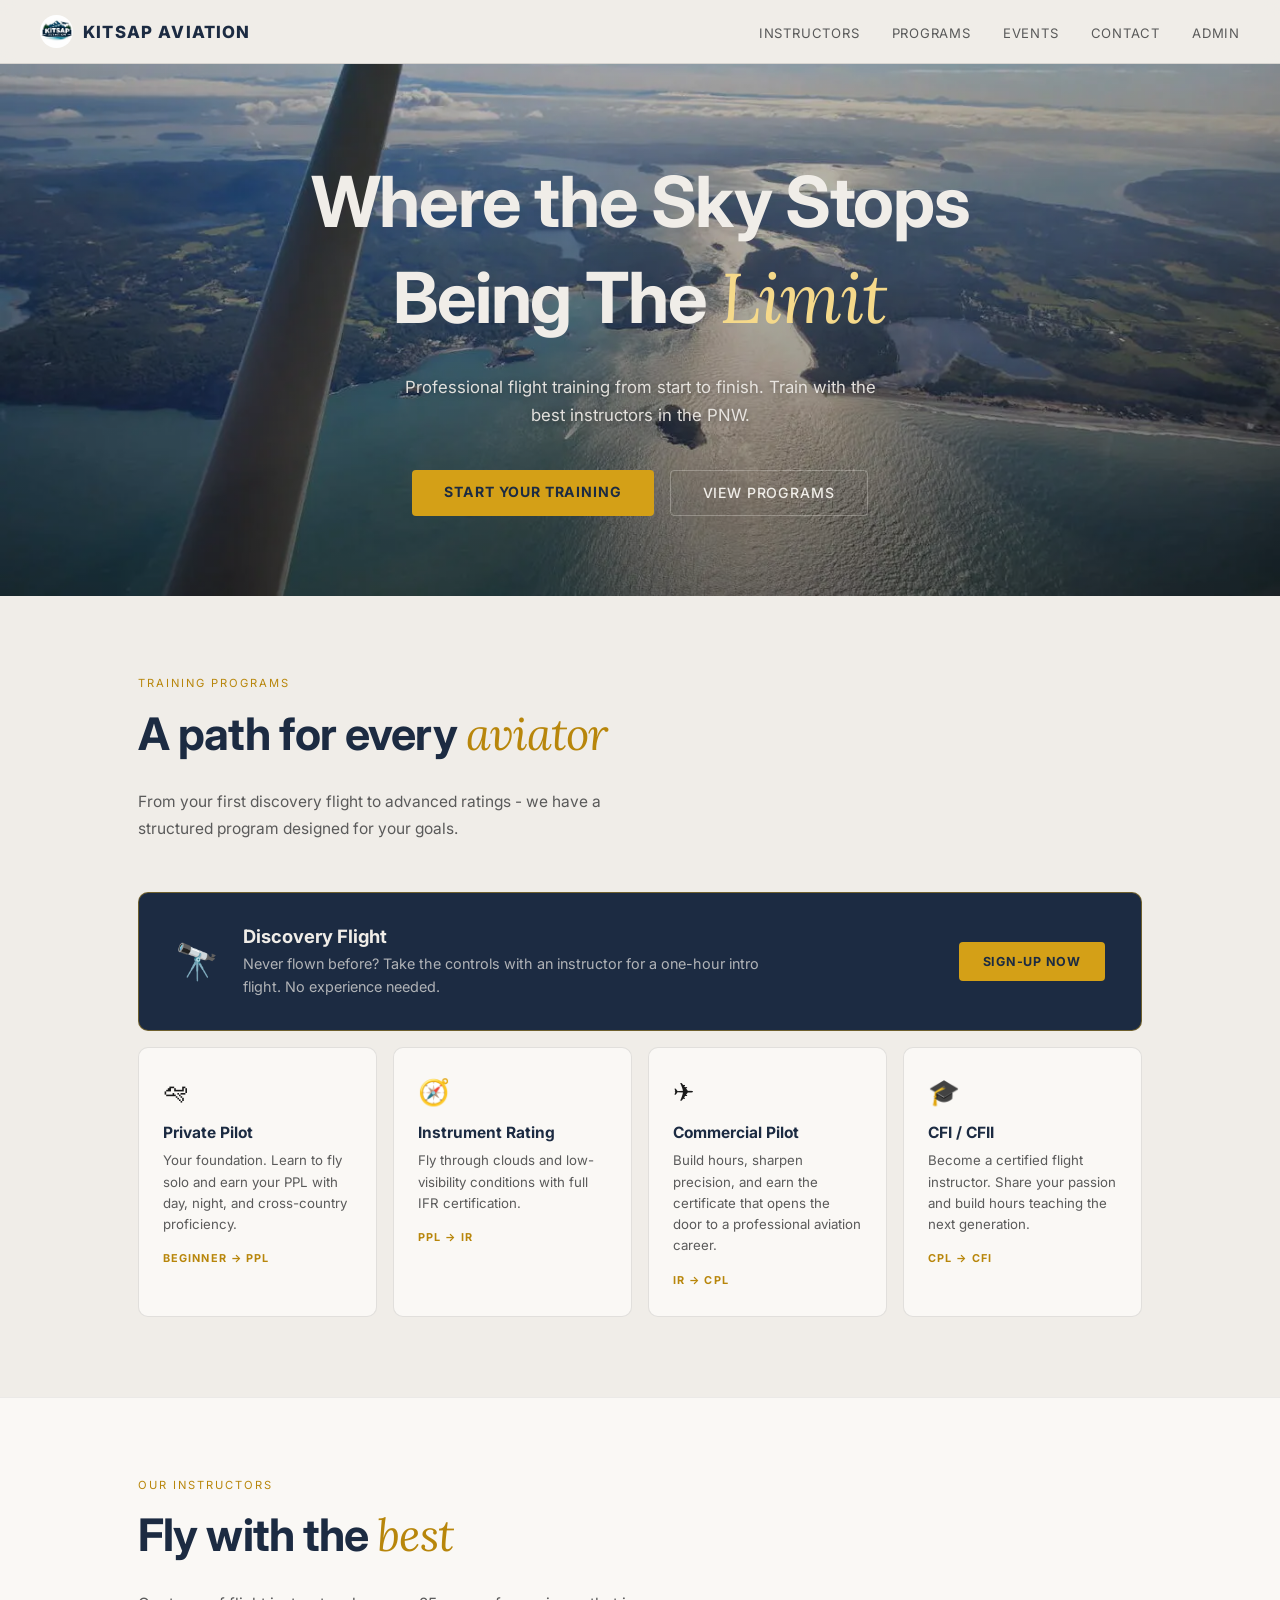
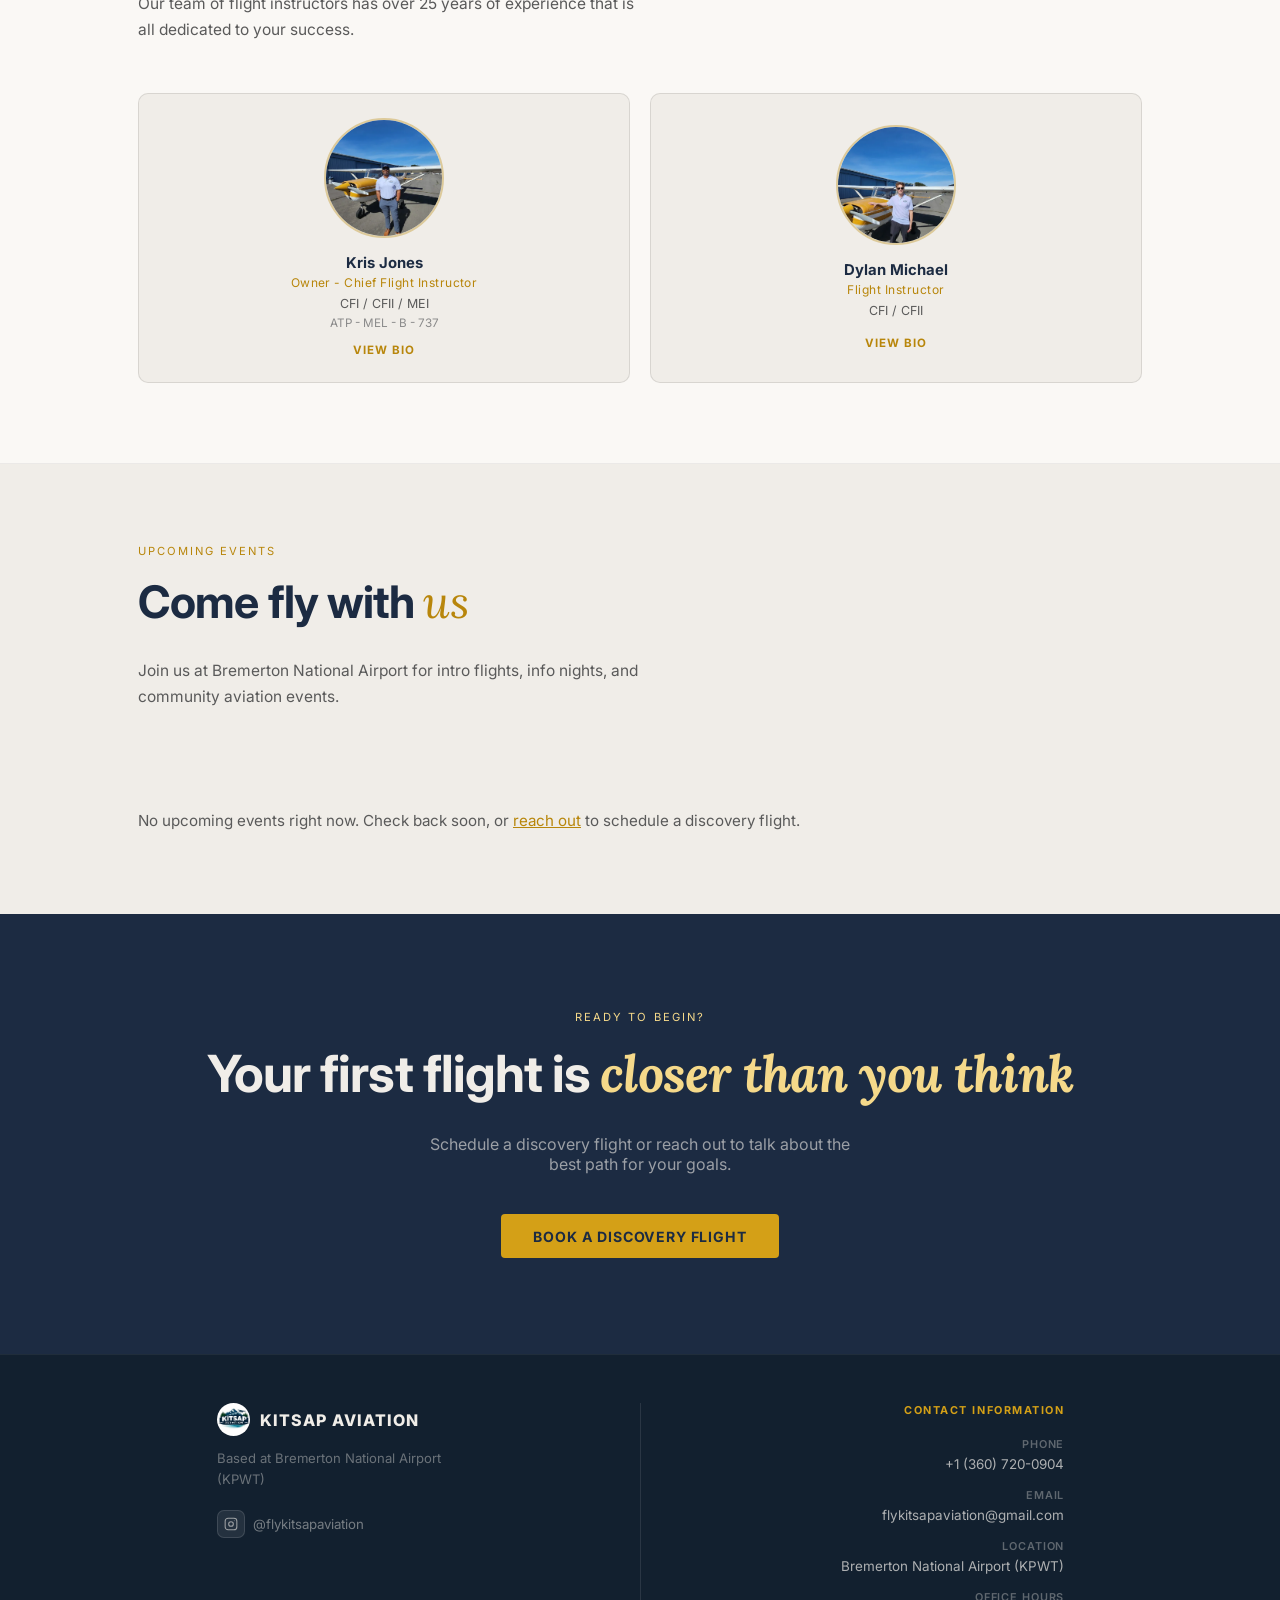
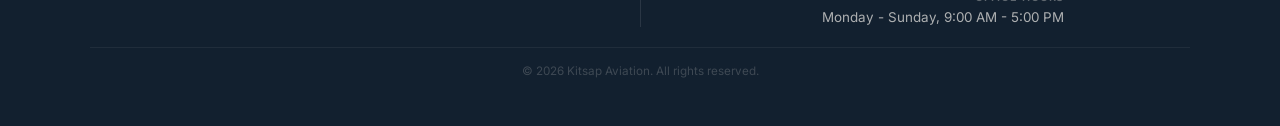
==== commit e18674d1: "feat: mobile friendly" ====
--- a/index.html
+++ b/index.html
@@ -12,122 +12,99 @@
     <link rel="icon" type="image/png" href="img/kitsap-aviation-icon.jpg">
   </head>
 
-  <body class="home-refresh">
-    <a class="skip-link" href="#main-content">Skip to content</a>
-    <nav class="site-nav">
-      <a href="index.html" class="logo-link">
-        <img class="logo-icon" src="img/kitsap-aviation-icon.jpg" alt="">
+  <body>
+    <nav class="site-nav" aria-label="Main navigation">
+      <div class="logo">
+        <img class="logo-icon" src="img/kitsap-aviation-icon.jpg" alt="icon">
         <span>Kitsap Aviation</span>
-      </a>
+      </div>
+      <button class="nav-toggle" type="button" aria-expanded="false" aria-controls="nav-menu"><span class="nav-toggle-label">Menu</span><span class="nav-toggle-icon" aria-hidden="true">☰</span></button>
       <ul class="nav-links" id="nav-menu">
-        <li><a href="#programs">Training</a></li>
         <li><a href="#instructors">Instructors</a></li>
+        <li><a href="#programs">Programs</a></li>
         <li><a href="#events">Events</a></li>
         <li><a href="contact.html">Contact</a></li>
-        <li class="nav-links-phone"><a href="tel:+13607200904">(360) 720-0904</a></li>
+        <li><a href="admin.html">Admin</a></li>
       </ul>
-      <div class="nav-actions">
-        <a class="nav-cta" href="#discovery">Discovery flights</a>
-        <button type="button" class="nav-toggle" aria-expanded="false" aria-controls="nav-menu" aria-label="Open menu">
-          <span class="nav-toggle-bars" aria-hidden="true"></span>
-        </button>
-      </div>
     </nav>
 
-    <main id="main-content">
-    <section class="hero" aria-labelledby="hero-title">
-      <div class="hero-copy">
-        <div class="hero-kicker"><span aria-hidden="true"></span>Bremerton, Washington · KPWT</div>
-        <h1 id="hero-title"><span class="hero-title-line">Your first flight.</span><span class="hero-title-line">A whole new</span><span class="hero-title-line"><em>perspective.</em></span></h1>
-        <p>Learn to fly in the place we call home. Personal flight instruction above the waters, islands, and mountains of the Pacific Northwest.</p>
-        <div class="hero-btns"><a class="btn-primary" href="#discovery">Explore a discovery flight <span aria-hidden="true">↗</span></a><a class="btn-outline" href="#programs">View training</a></div>
-      </div>
-      <div class="hero-footnote"><span>THE PACIFIC NORTHWEST, FROM ABOVE</span><span>Based at Bremerton National Airport</span></div>
-    </section>
-
-    <div class="proof-strip"><div class="proof-strip-inner"><div class="proof-item"><strong>Rooted in Kitsap</strong><span>Bremerton, Washington</span></div><div class="proof-item"><strong>Personal instruction</strong><span>From your first flight to your next rating</span></div><div class="proof-item"><strong>A new point of view</strong><span>Discover the Pacific Northwest from above</span></div></div></div>
-
-    <section class="main-section discovery-section" id="discovery" aria-labelledby="discovery-title">
-      <div class="discovery-copy"><div class="section-label">01 / Take the first step</div><h2 class="section-title" id="discovery-title">You've looked up.<br>Now <em>come fly.</em></h2><p class="section-sub">You don't need a license, a plan, or any flight experience. Just a little curiosity. A discovery flight is your introduction to the world on the other side of the windshield.</p><a class="discovery-link" href="contact.html?interest=Discovery+Flight">Let's plan your first flight <span aria-hidden="true">↗</span></a></div>
-      <div class="flight-note"><div class="flight-note-top"><span>Your introduction to aviation</span><span>KPWT</span></div><h3>The discovery flight</h3><p>A one-hour introductory flight with an instructor. A new view of home. And a chance to see where flying could take you.</p><ol class="discovery-steps"><li><span>01</span><div><strong>Meet your instructor</strong><p>Ask questions and get comfortable with the airplane.</p></div></li><li><span>02</span><div><strong>Take to the sky</strong><p>Experience the controls with an instructor by your side.</p></div></li><li><span>03</span><div><strong>Find your next step</strong><p>Talk about your goals and what learning to fly could look like.</p></div></li></ol><a class="btn-primary" href="contact.html?interest=Discovery+Flight">Ask about a discovery flight <span aria-hidden="true">↗</span></a><span class="flight-note-footer">No experience needed. Your journey starts here.</span></div>
-    </section>
-
-    <div class="main-section training-section" id="programs">
-      <div class="section-label">02 / Choose your flight path</div>
-      <h2 class="section-title">A little curiosity.<br>A <em>world of possibility.</em></h2>
-      <p class="section-sub">Start with the fundamentals. Build your confidence. Keep going as far as you want to fly.</p>
-
-      <ol class="training-path">
-        <li>
-          <span class="path-mark">PPL</span>
-          <div>
-            <h3>Private Pilot</h3>
-            <p>Your foundation. Learn to fly solo and earn your PPL with day, night, and cross-country proficiency.</p>
-            <span class="program-tag">Beginner → PPL</span>
-            <a class="training-link" href="contact.html?interest=Private+Pilot">Explore private training <span aria-hidden="true">↗</span></a>
-          </div>
-        </li>
-        <li>
-          <span class="path-mark">IR</span>
-          <div>
-            <h3>Instrument Rating</h3>
-            <p>Fly through clouds and low-visibility conditions with full IFR certification.</p>
-            <span class="program-tag">PPL → IR</span>
-            <a class="training-link" href="contact.html?interest=Instrument+Rating">Explore instrument training <span aria-hidden="true">↗</span></a>
-          </div>
-        </li>
-        <li>
-          <span class="path-mark">CPL</span>
-          <div>
-            <h3>Commercial Pilot</h3>
-            <p>Build hours, sharpen precision, and earn the certificate that opens the door to a professional aviation career.</p>
-            <span class="program-tag">IR → CPL</span>
-            <a class="training-link" href="contact.html?interest=Commercial+Pilot">Explore commercial training <span aria-hidden="true">↗</span></a>
-          </div>
-        </li>
-        <li>
-          <span class="path-mark">CFI</span>
-          <div>
-            <h3>CFI / CFII</h3>
-            <p>Become a certified flight instructor. Share your passion and build hours teaching the next generation.</p>
-            <span class="program-tag">CPL → CFI</span>
-            <a class="training-link" href="contact.html?interest=CFI+%2F+CFII">Explore instructor training <span aria-hidden="true">↗</span></a>
-          </div>
-        </li>
-      </ol>
+    <div class="hero">
+      <div class="hero-grid-bg"></div>
+      <h1>
+        <span class="hero-title-line">Where the Sky Stops</span>
+        <span class="hero-title-line">Being The <span>Limit</span></span>
+      </h1>
+      <p>Professional flight training from start to finish. Train with the best instructors in the PNW.</p>
+      <div class="hero-btns">
+        <a class="btn-primary" href="contact.html">Start your training</a>
+        <a class="btn-outline" href="#programs">View programs</a>
+      </div>
+    </div>
+
+    <div class="main-section" id="programs">
+      <div class="section-label">Training programs</div>
+      <div class="section-title">A path for every <em>aviator</em></div>
+      <p class="section-sub">From your first discovery flight to advanced ratings - we have a structured program designed for your goals.</p>
+      <div class="programs-grid">
+        <div class="program-card program-card-featured">
+          <span class="program-icon">🔭</span>
+          <h3>Discovery Flight</h3>
+          <p>Never flown before? Take the controls with an instructor for a one-hour intro flight. No experience needed.</p>
+          <a class="btn-signup" href="contact.html?interest=Discovery+Flight">Sign-up now</a>
+        </div>
+        <div class="program-card">
+          <span class="program-icon">🛩</span>
+          <h3>Private Pilot</h3>
+          <p>Your foundation. Learn to fly solo and earn your PPL with day, night, and cross-country proficiency.</p>
+          <span class="program-tag">Beginner → PPL</span>
+        </div>
+        <div class="program-card">
+          <span class="program-icon">🧭</span>
+          <h3>Instrument Rating</h3>
+          <p>Fly through clouds and low-visibility conditions with full IFR certification.</p>
+          <span class="program-tag">PPL → IR</span>
+        </div>
+        <div class="program-card">
+          <span class="program-icon">✈️</span>
+          <h3>Commercial Pilot</h3>
+          <p>Build hours, sharpen precision, and earn the certificate that opens the door to a professional aviation career.</p>
+          <span class="program-tag">IR → CPL</span>
+        </div>
+        <div class="program-card">
+          <span class="program-icon">🎓</span>
+          <h3>CFI / CFII</h3>
+          <p>Become a certified flight instructor. Share your passion and build hours teaching the next generation.</p>
+          <span class="program-tag">CPL → CFI</span>
+        </div>
+      </div>
     </div>
 
     <div class="alt-bg" id="instructors">
       <div class="main-section">
-        <div class="section-label">03 / People who love to fly</div>
-        <h2 class="section-title">Good pilots start with<br><em>great teachers.</em></h2>
-        <p class="section-sub">Get to know the people in your right seat. Experienced instructors, a personal approach, and a shared love of flying.</p>
+        <div class="section-label">Our instructors</div>
+        <div class="section-title">Fly with the <em>best</em></div>
+        <p class="section-sub">Our team of flight instructors has over 25 years of experience that is all dedicated to your success.</p>
         <div class="instructors-grid">
           <button type="button" class="instructor-card" data-instructor="kris" aria-haspopup="dialog" aria-controls="instructor-kris">
             <picture>
               <source srcset="img/instructor1.webp" type="image/webp">
               <img class="instructor-photo" src="img/instructor1.jpeg" alt="" width="600" height="800" loading="lazy" decoding="async">
             </picture>
-            <div class="instructor-body">
-              <div class="instructor-name">Kris Jones</div>
-              <div class="instructor-role">Owner - Chief Flight Instructor</div>
-              <div class="instructor-certs">CFI / CFII / MEI · ATP · MEL · B-737</div>
-              <p class="instructor-proof">U.S. Navy officer with 2,500 hours and a B-737 type. Chief instructor for the oldest continuously operating flying club in the United States.</p>
-              <span class="instructor-view">View bio</span>
-            </div>
+            <div class="instructor-name">Kris Jones</div>
+            <div class="instructor-role">Owner - Chief Flight Instructor</div>
+            <div class="instructor-certs">CFI / CFII / MEI</div>
+            <div class="instructor-hours">ATP - MEL - B - 737</div>
+            <span class="instructor-view">View bio</span>
           </button>
           <button type="button" class="instructor-card" data-instructor="dylan" aria-haspopup="dialog" aria-controls="instructor-dylan">
             <picture>
               <source srcset="img/instructor2.webp" type="image/webp">
               <img class="instructor-photo" src="img/instructor2.jpeg" alt="" width="600" height="800" loading="lazy" decoding="async">
             </picture>
-            <div class="instructor-body">
-              <div class="instructor-name">Dylan Michael</div>
-              <div class="instructor-role">Flight Instructor</div>
-              <div class="instructor-certs">CFI / CFII</div>
-              <p class="instructor-proof">Kitsap local. Earned his ratings through CFII at the Alaska/Horizon Ascend Pilot Academy, then came home to instruct.</p>
-              <span class="instructor-view">View bio</span>
-            </div>
+            <div class="instructor-name">Dylan Michael</div>
+            <div class="instructor-role">Flight Instructor</div>
+            <div class="instructor-certs">CFI / CFII</div>
+            <span class="instructor-view">View bio</span>
           </button>
         </div>
       </div>
@@ -182,8 +159,8 @@
     </dialog>
 
     <div class="main-section" id="events">
-      <div class="section-label">04 / Around the airfield</div>
-      <h2 class="section-title">More than lessons.<br>A <em>flying community.</em></h2>
+      <div class="section-label">Upcoming events</div>
+      <div class="section-title">Come fly with <em>us</em></div>
       <p class="section-sub">Join us at Bremerton National Airport for intro flights, info nights, and community aviation events.</p>
       <div class="events-list" id="events-list"></div>
       <p class="events-empty" id="events-empty" hidden>No upcoming events right now. Check back soon, or <a href="contact.html">reach out</a> to schedule a discovery flight.</p>
@@ -191,19 +168,18 @@
 
     <div class="cta-section">
       <div class="section-label">Ready to begin?</div>
-      <h2>Ready to take the <em>left seat?</em></h2>
+      <h2>Your first flight is <em style="font-family:Lora, serif; font-style: italic; color:#f5d98a;">closer than you think</em></h2>
       <p>Schedule a discovery flight or reach out to talk about the best path for your goals.</p>
       <div class="cta-btns">
         <a class="btn-primary-inv" href="contact.html?interest=Discovery+Flight">Book a discovery flight</a>
       </div>
     </div>
-    </main>
 
     <footer>
       <div class="footer-inner">
         <div class="footer-brand">
           <div class="footer-logo">
-            <img class="logo-icon" src="img/kitsap-aviation-icon.jpg" alt="">
+            <img class="logo-icon" src="img/kitsap-aviation-icon.jpg" alt="icon">
             <span>Kitsap Aviation</span>
           </div>
           <p>Based at Bremerton National Airport (KPWT)</p>
--- a/styles/styles.css
+++ b/styles/styles.css
@@ -1,19 +1,17 @@
 :root {
     --font-sans: 'Inter', system-ui, -apple-system, 'Segoe UI', sans-serif;
-    --font-serif: 'Lora', Georgia, serif;
     --bg: #f0ede8;
     --bg-card: #faf8f5;
     --bg-mid: #e8e4de;
     --bg-dark: #1c2b42;
     --navy: #1c2b42;
-    --gold: #9a7b3c;
-    --gold-bright: #b08a42;
-    --gold-on-dark: #d4c39a;
+    --gold: #b8860b;
+    --gold-bright: #d4a017;
     --text-main: #1a1a1a;
     --text-sub: #5a5a5a;
     --text-muted: #8a8a8a;
     --border: rgba(0,0,0,0.10);
-    --border-soft: rgba(28, 43, 66, 0.08);
+    --border-soft: rgba(0,0,0,0.06);
 }
 
 * { box-sizing: border-box; margin: 0; padding: 0; }
@@ -36,23 +34,14 @@
     backdrop-filter: blur(8px);
     border-bottom: 1px solid var(--border);
     padding: 0 2.5rem;
-    display: grid;
-    grid-template-columns: auto 1fr auto;
-    align-items: center;
-    gap: 1.25rem;
+    display: flex; align-items: center; justify-content: space-between;
     min-height: 64px;
 }
+
 .logo {
     display: flex; align-items: center; gap: 10px;
     font-size: 1.05rem; font-weight: 800; letter-spacing: 0.07em;
     color: var(--navy); text-transform: uppercase;
-}
-.logo-link {
-    display: flex; align-items: center; gap: 10px;
-    text-decoration: none; color: inherit;
-    font-size: 1.05rem; font-weight: 800; letter-spacing: 0.07em;
-    color: var(--navy); text-transform: uppercase;
-    min-width: 0;
 }
 .logo-icon {
     width: 33px; height: 33px;
@@ -60,172 +49,54 @@
     border-radius: 50%;
     display: flex; align-items: center; justify-content: center;
     font-size: 16px; color: #f5e6c0;
-    flex-shrink: 0;
-}
-.nav-links {
-    display: flex;
-    gap: 1.75rem;
-    list-style: none;
-    justify-self: end;
-    align-items: center;
-}
+}
+.nav-links { display: flex; gap: 2rem; list-style: none; }
 .nav-links a {
     color: var(--text-sub); text-decoration: none;
     font-size: 0.82rem; letter-spacing: 0.06em; text-transform: uppercase;
     transition: color 0.2s;
 }
 .nav-links a:hover { color: var(--navy); }
-.nav-links-phone { display: none; }
-.nav-actions {
-    display: flex;
-    align-items: center;
-    gap: 1rem;
-}
-.nav-phone {
-    color: var(--navy);
-    text-decoration: none;
-    font-size: 0.84rem;
-    font-weight: 600;
-    letter-spacing: 0.01em;
-    white-space: nowrap;
-    transition: color 0.2s;
-}
-.nav-phone:hover { color: var(--gold); }
-.nav-cta {
-    background: var(--gold-bright);
-    color: var(--navy);
-    text-decoration: none;
-    font-size: 0.72rem;
-    font-weight: 700;
-    letter-spacing: 0.06em;
-    text-transform: uppercase;
-    padding: 0.62rem 1rem;
-    border-radius: 4px;
-    white-space: nowrap;
-    transition: background 0.2s;
-}
-.nav-cta:hover { background: #c49a4e; }
-.nav-toggle {
-    display: none;
-    width: 2.5rem;
-    height: 2.5rem;
-    border: 1px solid var(--border);
-    background: transparent;
-    border-radius: 4px;
-    align-items: center;
-    justify-content: center;
-    cursor: pointer;
-    padding: 0;
-    color: var(--navy);
-}
-.nav-toggle:hover,
-.nav-toggle:focus-visible {
-    border-color: var(--navy);
-    outline: none;
-}
-.nav-toggle-bars {
-    display: block;
-    width: 16px;
-    height: 2px;
-    background: var(--navy);
-    position: relative;
-}
-.nav-toggle-bars::before,
-.nav-toggle-bars::after {
-    content: '';
-    position: absolute;
-    left: 0;
-    width: 16px;
-    height: 2px;
-    background: var(--navy);
-}
-.nav-toggle-bars::before { top: -5px; }
-.nav-toggle-bars::after { top: 5px; }
-.site-nav.is-open .nav-toggle-bars { background: transparent; }
-.site-nav.is-open .nav-toggle-bars::before {
-    top: 0;
-    transform: rotate(45deg);
-}
-.site-nav.is-open .nav-toggle-bars::after {
-    top: 0;
-    transform: rotate(-45deg);
-}
 
 .hero {
     background: var(--bg-dark);
     color: #f0ede8;
-    display: grid;
-    grid-template-columns: minmax(0, 1fr) minmax(280px, 1.05fr);
-    min-height: min(78vh, 680px);
-    align-items: stretch;
+    padding: 6rem 3rem 5rem;
+    display: flex; flex-direction: column;
+    align-items: center; text-align: center;
     position: relative;
-    text-align: left;
-}
-.hero-copy {
-    display: flex;
-    flex-direction: column;
-    justify-content: center;
-    padding: 4.5rem 3rem 4.5rem 3.25rem;
+}
+.hero > :not(.hero-grid-bg) {
     position: relative;
     z-index: 1;
-}
-.hero-kicker {
-    display: flex;
-    align-items: center;
-    gap: 0.6rem;
-    margin-bottom: 1.3rem;
-    color: var(--gold-on-dark);
-    font-size: 0.66rem;
-    font-weight: 800;
-    letter-spacing: 0.18em;
-    text-transform: uppercase;
-}
-.hero-kicker span {
-    width: 30px;
-    height: 1px;
-    background: var(--gold-on-dark);
-}
-.hero-visual {
-    position: relative;
-    min-height: 100%;
+    overflow: visible;
+    min-height: min-content;
+}
+.hero-grid-bg {
+    position: absolute; inset: 0; pointer-events: none;
+    overflow: hidden;
     background:
-      linear-gradient(to right, var(--navy) 0%, rgba(28, 43, 66, 0.22) 18%, rgba(28, 43, 66, 0.04) 42%),
+      linear-gradient(to bottom, rgba(0, 0, 0, 0.25) 0%, rgba(0, 0, 0, 0.45) 100%),
       image-set(
         url('../img/main_bg.webp') type('image/webp'),
         url('../img/main_bg.jpeg') type('image/jpeg')
-      ) center / cover no-repeat;
-}
-.hero-visual-label {
-    position: absolute;
-    right: 1.5rem;
-    bottom: 1.5rem;
-    display: flex;
-    flex-direction: column;
-    align-items: flex-end;
-    gap: 0.2rem;
-    color: rgba(240,237,232,0.8);
-    font-size: 0.62rem;
-    letter-spacing: 0.12em;
-    text-transform: uppercase;
-}
-.hero-visual-label strong {
-    color: var(--gold-on-dark);
-    font-size: 0.74rem;
-    letter-spacing: 0.18em;
+      ) center/cover no-repeat;
 }
 .hero h1 {
-    font-size: clamp(2.4rem, 5vw, 4.4rem);
+    font-size: clamp(2.6rem, 5.5vw, 5rem);
     font-weight: 700;
     letter-spacing: -0.02em;
-    max-width: 16ch;
-    margin-bottom: 1.5rem;
+    max-width: 860px;
+    margin-bottom: 2rem;
     color: #f0ede8;
     overflow: visible;
     display: flex;
     flex-direction: column;
-    align-items: flex-start;
-    gap: 0.12em;
+    align-items: center;
+    gap: 0.15em;
     flex-shrink: 0;
+    position: relative;
+    z-index: 2;
 }
 .hero-title-line {
     display: block;
@@ -233,63 +104,39 @@
     overflow: visible;
 }
 .hero h1 span:not(.hero-title-line) {
-    color: var(--gold-on-dark);
-    font-family: var(--font-serif);
+    color: #f5d98a;
+    font-family: 'Lora', serif;
     font-style: italic;
     font-weight: 400;
 }
 .hero p {
     font-size: 1.05rem; line-height: 1.7;
-    color: rgba(240, 237, 232, 0.88);
-    max-width: 460px; margin-bottom: 2.25rem;
-}
-.hero-btns { display: flex; gap: 1rem; flex-wrap: wrap; justify-content: flex-start; }
+    color: rgba(240, 237, 232, 0.92);
+    text-shadow: 0 1px 6px rgba(0, 0, 0, 0.35);
+    max-width: 500px; margin-bottom: 2.5rem;
+    position: relative;
+    z-index: 1;
+}
+.hero-btns { display: flex; gap: 1rem; flex-wrap: wrap; justify-content: center; }
 .btn-primary {
-    background: var(--gold-bright); color: var(--navy);
+    background: #d4a017; color: var(--navy);
     border: none; padding: 0.85rem 2rem;
     font-family: var(--font-sans); font-weight: 700; font-size: 0.88rem;
     letter-spacing: 0.06em; text-transform: uppercase;
-    border-radius: 4px; cursor: pointer; transition: background 0.2s, transform 0.2s;
+    border-radius: 4px; cursor: pointer; transition: all 0.2s;
     text-decoration: none; display: inline-block;
 }
-.btn-primary:hover { background: #c49a4e; transform: translateY(-1px); }
+.btn-primary:hover { background: #e8b420; transform: translateY(-1px); }
 .btn-outline {
     background: transparent; color: #f0ede8;
     border: 1px solid rgba(240,237,232,0.3);
     padding: 0.85rem 2rem;
     font-family: var(--font-sans); font-weight: 500; font-size: 0.88rem;
     letter-spacing: 0.06em; text-transform: uppercase;
-    border-radius: 4px; cursor: pointer; transition: border-color 0.2s;
+    border-radius: 4px; cursor: pointer; transition: all 0.2s;
     text-decoration: none; display: inline-block;
 }
 .btn-outline:hover { border-color: rgba(240,237,232,0.7); }
-
-.proof-strip {
-    background: var(--bg-card);
-    border-bottom: 1px solid var(--border-soft);
-}
-.proof-strip-inner {
-    max-width: 1100px;
-    margin: 0 auto;
-    display: grid;
-    grid-template-columns: repeat(4, minmax(0, 1fr));
-    gap: 1.5rem;
-    padding: 1.6rem 3rem;
-}
-.proof-item strong {
-    display: block;
-    font-size: 0.78rem;
-    letter-spacing: 0.12em;
-    text-transform: uppercase;
-    color: var(--navy);
-    margin-bottom: 0.35rem;
-}
-.proof-item span {
-    display: block;
-    font-size: 0.82rem;
-    line-height: 1.5;
-    color: var(--text-sub);
-}
 
 .main-section { padding: 5rem 3rem; max-width: 1100px; margin: 0 auto; }
 .section-label {
@@ -304,7 +151,7 @@
     padding: 0.05em 0 0.15em;
 }
 .section-title em {
-    font-family: var(--font-serif);
+    font-family: 'Lora', serif;
     font-style: italic;
     font-weight: 400;
     color: var(--gold);
@@ -321,29 +168,62 @@
     padding-bottom: 0.1em;
 }
 
-.program-featured {
-    margin-top: 3rem;
+.programs-grid {
+    display: grid; grid-template-columns: repeat(auto-fit, minmax(200px, 1fr));
+    gap: 1rem; margin-top: 3rem;
+}
+.program-card {
+    background: var(--bg-card); border: 1px solid var(--border);
+    border-radius: 10px; padding: 1.75rem 1.5rem;
+    transition: all 0.2s; cursor: pointer;
+}
+.program-card:hover { border-color: var(--gold-bright); transform: translateY(-3px); }
+.program-icon { 
+    font-size: 1.6rem; 
+    margin-bottom: 1rem; 
+    display: block; 
+}
+.program-card h3 { 
+    font-size: 0.97rem; 
+    font-weight: 700; color: var(--navy); margin-bottom: 0.5rem; }
+.program-card p { font-size: 0.83rem; color: var(--text-sub); line-height: 1.6; }
+.program-tag {
+    display: inline-block; margin-top: 1rem;
+    font-size: 0.68rem; letter-spacing: 0.1em; text-transform: uppercase;
+    color: var(--gold); font-weight: 700;
+}
+.program-card-featured {
     background: var(--navy);
-    border: 1px solid rgba(176, 138, 66, 0.35);
+    border-color: rgba(212,160,23,0.45);
+    grid-column: 1 / -1;
     display: grid;
     grid-template-columns: auto 1fr auto;
+    grid-template-rows: auto auto;
     gap: 0 1.5rem;
     align-items: center;
     padding: 2rem 2.25rem;
 }
-.program-featured-copy h3 {
+.program-card-featured .program-icon {
+    grid-row: 1 / 3;
+    font-size: 2.2rem;
+    margin-bottom: 0;
+}
+.program-card-featured h3 {
     color: #f0ede8;
     font-size: 1.15rem;
     margin-bottom: 0.35rem;
 }
-.program-featured-copy p {
-    color: rgba(240,237,232,0.72);
+.program-card-featured p {
+    grid-column: 2;
+    color: rgba(240,237,232,0.7);
     font-size: 0.9rem;
-    line-height: 1.65;
     max-width: 520px;
 }
-.program-featured .btn-signup {
-    background: var(--gold-bright);
+.program-card-featured .btn-signup {
+    grid-column: 3;
+    grid-row: 1 / 3;
+    align-self: center;
+    background: #d4a017;
     color: var(--navy);
     border: none;
     padding: 0.75rem 1.5rem;
@@ -356,112 +236,68 @@
     cursor: pointer;
     text-decoration: none;
     white-space: nowrap;
-    transition: background 0.2s, transform 0.2s;
-}
-.program-featured .btn-signup:hover {
-    background: #c49a4e;
+    transition: all 0.2s;
+}
+.program-card-featured .btn-signup:hover {
+    background: #e8b420;
     transform: translateY(-1px);
 }
-
-.path-mark {
-    display: inline-flex;
-    align-items: center;
-    justify-content: center;
-    min-width: 3.4rem;
-    padding: 0.38rem 0.4rem;
-    font-size: 0.66rem;
-    font-weight: 800;
-    letter-spacing: 0.12em;
-    text-transform: uppercase;
-    color: var(--navy);
-    border: 1px solid var(--navy);
-    background: var(--bg);
-    align-self: start;
-}
-.path-mark-on-dark {
-    color: var(--gold-on-dark);
-    border-color: rgba(212, 195, 154, 0.55);
-    background: transparent;
-}
-
-.training-path {
-    list-style: none;
-    margin-top: 0.5rem;
-}
-.training-path li {
-    display: grid;
-    grid-template-columns: 3.4rem 1fr;
-    column-gap: 1.5rem;
-    position: relative;
-    padding: 1.4rem 0 1.5rem;
-}
-.training-path li:not(:last-child) {
-    border-bottom: 1px solid var(--border-soft);
-}
-.training-path h3 {
-    font-size: 1.02rem;
-    font-weight: 700;
-    color: var(--navy);
-    margin-bottom: 0.4rem;
-}
-.training-path p {
-    font-size: 0.9rem;
-    color: var(--text-sub);
-    line-height: 1.65;
-    max-width: 560px;
-}
-.program-tag {
-    display: inline-block; margin-top: 0.75rem;
-    font-size: 0.68rem; letter-spacing: 0.1em; text-transform: uppercase;
-    color: var(--gold); font-weight: 700;
+.program-card-featured:hover {
+    border-color: var(--gold-bright);
+    transform: translateY(-3px);
+}
+@media (max-width: 640px) {
+    .program-card-featured {
+        grid-template-columns: 1fr;
+        grid-template-rows: auto;
+        text-align: center;
+        padding: 1.75rem 1.5rem;
+    }
+    .program-card-featured .program-icon {
+        grid-row: auto;
+        margin-bottom: 0.75rem;
+    }
+    .program-card-featured p { grid-column: 1; }
+    .program-card-featured .btn-signup {
+        grid-column: 1;
+        grid-row: auto;
+        margin-top: 1rem;
+        justify-self: center;
+    }
 }
 
 .alt-bg { background: var(--bg-card); border-top: 1px solid var(--border-soft); border-bottom: 1px solid var(--border-soft); }
 .instructors-grid {
-    display: grid; grid-template-columns: repeat(2, minmax(0, 1fr));
-    gap: 1.5rem; margin-top: 3rem;
+    display: grid; grid-template-columns: repeat(auto-fit, minmax(190px, 1fr));
+    gap: 1.25rem; margin-top: 3rem;
 }
 .instructor-card {
-    background: var(--bg);
-    border: 1px solid var(--border);
-    border-radius: 4px;
-    padding: 0;
-    text-align: left;
-    overflow: hidden;
-    transition: border-color 0.2s;
+    background: var(--bg); border: 1px solid var(--border);
+    border-radius: 10px; padding: 1.5rem; text-align: center;
+    transition: border-color 0.2s, transform 0.2s, box-shadow 0.2s;
     width: 100%;
     font: inherit; color: inherit; cursor: pointer;
-    display: flex;
-    flex-direction: column;
 }
 .instructor-card:hover,
 .instructor-card:focus-visible {
-    border-color: var(--gold);
+    border-color: var(--gold-bright);
+    transform: translateY(-2px);
+    box-shadow: 0 8px 24px rgba(28, 43, 66, 0.08);
     outline: none;
 }
+.instructor-photo {
+    width: 120px; height: 120px; border-radius: 50%; object-fit: cover;
+    border: 2px solid rgba(184,134,11,0.35);
+    margin: 0 auto 1rem; display: block;
+}
 .instructor-card picture { display: block; }
-.instructor-photo {
-    width: 100%;
-    height: 360px;
-    object-fit: cover;
-    object-position: top center;
-    display: block;
-}
-.instructor-body {
-    padding: 1.25rem 1.35rem 1.45rem;
-}
-.instructor-name { font-weight: 700; font-size: 1.05rem; color: var(--navy); margin-bottom: 3px; }
+.instructor-name { font-weight: 700; font-size: 0.93rem; color: var(--navy); margin-bottom: 3px; }
 .instructor-role { font-size: 0.75rem; color: var(--gold); letter-spacing: 0.04em; margin-bottom: 0.35rem; }
-.instructor-certs { font-size: 0.78rem; color: var(--text-sub); }
-.instructor-proof {
-    font-size: 0.88rem;
-    line-height: 1.6;
-    color: var(--text-sub);
-    margin-top: 0.75rem;
-}
+.instructor-certs { font-size: 0.78rem; color: var(--text-sub); margin-bottom: 0.3rem; }
+.instructor-hours { font-size: 0.73rem; color: var(--text-muted); }
 .instructor-view {
     display: inline-block;
-    margin-top: 0.95rem;
+    margin-top: 0.85rem;
     font-size: 0.72rem;
     font-weight: 700;
     letter-spacing: 0.08em;
@@ -489,10 +325,11 @@
     flex-direction: column;
     background: var(--bg-card);
     border: 1px solid var(--border);
-    border-radius: 8px;
+    border-radius: 12px;
     padding: 2rem 1.75rem 1.75rem;
     max-height: calc(100vh - 2rem);
     overflow: hidden;
+    box-shadow: 0 24px 60px rgba(0, 0, 0, 0.25);
     animation: instructor-modal-in 0.28s ease;
 }
 @keyframes instructor-modal-in {
@@ -532,11 +369,11 @@
 }
 .instructor-modal-header:last-child { margin-bottom: 0; }
 .instructor-modal-photo {
-    width: 180px;
-    height: 220px;
-    border-radius: 4px;
+    width: 280px;
+    height: 280px;
+    border-radius: 50%;
     object-fit: cover;
-    object-position: top center;
+    border: 3px solid rgba(184,134,11,0.35);
     flex-shrink: 0;
 }
 .instructor-modal-name {
@@ -576,8 +413,8 @@
         padding-right: 0;
     }
     .instructor-modal-photo {
-        width: 160px;
-        height: 200px;
+        width: 220px;
+        height: 220px;
     }
 }
 
@@ -593,11 +430,11 @@
     align-items: stretch;
     background: var(--bg-card);
     border: 1px solid var(--border);
-    border-radius: 4px;
+    border-radius: 10px;
     padding: 1.35rem 1.5rem;
     transition: border-color 0.2s;
 }
-.event-card:hover { border-color: var(--gold); }
+.event-card:hover { border-color: var(--gold-bright); }
 .event-date {
     flex-shrink: 0;
     width: 72px;
@@ -607,7 +444,7 @@
     justify-content: center;
     background: var(--navy);
     color: #f0ede8;
-    border-radius: 4px;
+    border-radius: 8px;
     padding: 0.75rem 0.5rem;
     text-align: center;
 }
@@ -615,7 +452,7 @@
     font-size: 0.68rem;
     letter-spacing: 0.14em;
     text-transform: uppercase;
-    color: var(--gold-on-dark);
+    color: #f5d98a;
     font-weight: 700;
 }
 .event-day {
@@ -681,7 +518,7 @@
 }
 
 .cta-section { background: var(--navy); color: #f0ede8; text-align: center; padding: 6rem 3rem; }
-.cta-section .section-label { color: var(--gold-on-dark); }
+.cta-section .section-label { color: #f5d98a; }
 .cta-section h2 {
     font-size: clamp(2rem, 4vw, 3.2rem);
     font-weight: 700;
@@ -693,10 +530,6 @@
     padding: 0.05em 0 0.15em;
 }
 .cta-section h2 em {
-    font-family: var(--font-serif);
-    font-style: italic;
-    font-weight: 400;
-    color: var(--gold-on-dark);
     display: inline;
     line-height: inherit;
     vertical-align: baseline;
@@ -704,12 +537,17 @@
 .cta-section p { color: rgba(240,237,232,0.6); font-size: 1rem; max-width: 420px; margin: 0 auto 2.5rem; }
 .cta-btns { display: flex; gap: 1rem; justify-content: center; flex-wrap: wrap; }
 .btn-primary-inv {
-    background: var(--gold-bright); color: var(--navy); border: none; padding: 0.85rem 2rem;
+    background: #d4a017; color: var(--navy); border: none; padding: 0.85rem 2rem;
     font-family: var(--font-sans); font-weight: 700; font-size: 0.88rem;
-    letter-spacing: 0.06em; text-transform: uppercase; border-radius: 4px; cursor: pointer; transition: background 0.2s;
+    letter-spacing: 0.06em; text-transform: uppercase; border-radius: 4px; cursor: pointer; transition: all 0.2s;
     text-decoration: none; display: inline-block;
 }
-.btn-primary-inv:hover { background: #c49a4e; }
+.btn-primary-inv:hover { background: #e8b420; }
+
+.logo-link {
+    display: flex; align-items: center; gap: 10px;
+    text-decoration: none; color: inherit;
+}
 
 .contact-page {
     padding: 4rem 2rem 5rem;
@@ -735,7 +573,7 @@
     position: relative;
     background: var(--bg);
     border: 1px solid var(--border);
-    border-radius: 4px;
+    border-radius: 8px;
     padding: 2rem;
     z-index: 10;
     pointer-events: auto;
@@ -794,35 +632,6 @@
 .contact-detail dd a:hover {
     color: var(--gold);
 }
-.contact-map {
-    margin-top: 1.75rem;
-    border: 1px solid var(--border);
-    border-radius: 4px;
-    overflow: hidden;
-    background: var(--bg);
-}
-.contact-map iframe {
-    display: block;
-    width: 100%;
-    height: 240px;
-    border: 0;
-}
-.contact-map figcaption {
-    display: flex;
-    justify-content: space-between;
-    gap: 1rem;
-    padding: 0.7rem 0.9rem;
-    font-size: 0.78rem;
-    color: var(--text-sub);
-    border-top: 1px solid var(--border-soft);
-}
-.contact-map figcaption a {
-    color: var(--gold);
-    text-decoration: none;
-    font-weight: 600;
-    white-space: nowrap;
-}
-.contact-map figcaption a:hover { color: var(--navy); }
 .contact-form-panel h2 {
     font-size: 1.1rem;
     font-weight: 700;
@@ -959,7 +768,7 @@
     font-size: 0.68rem;
     letter-spacing: 0.14em;
     text-transform: uppercase;
-    color: var(--gold-on-dark);
+    color: #d4a017;
     margin-bottom: 1.25rem;
 }
 .footer-contact-list {
@@ -1152,197 +961,79 @@
 }
 .admin-event-card textarea { resize: vertical; min-height: 84px; }
 
-@media (max-width: 960px) {
-    .nav-phone { display: none; }
-    .nav-links { gap: 1.25rem; }
-    .proof-strip-inner {
-        grid-template-columns: repeat(2, minmax(0, 1fr));
-        padding: 1.4rem 2rem;
-    }
-}
-
-@media (max-width: 800px) {
-    .hero {
-        grid-template-columns: 1fr;
-        min-height: 0;
-    }
-    .hero-visual {
-        min-height: 240px;
-        order: -1;
-        background:
-          linear-gradient(to bottom, rgba(28, 43, 66, 0.08), rgba(28, 43, 66, 0.28)),
-          image-set(
-            url('../img/main_bg.webp') type('image/webp'),
-            url('../img/main_bg.jpeg') type('image/jpeg')
-          ) center / cover no-repeat;
-    }
-    .hero-copy { padding: 2.75rem 1.5rem 3rem; }
-    .instructors-grid { grid-template-columns: 1fr; }
-}
-
 @media (max-width: 720px) {
-    .site-nav {
-        grid-template-columns: 1fr auto;
-        padding: 0.55rem 1.15rem;
-        gap: 0.75rem;
-    }
-    .site-nav .nav-links {
-        display: none;
-        grid-column: 1 / -1;
-        flex-direction: column;
-        align-items: flex-start;
-        gap: 0;
-        justify-self: stretch;
-        padding: 0.25rem 0 0.75rem;
-        border-top: 1px solid var(--border-soft);
-    }
-    .site-nav.is-open .nav-links { display: flex; }
-    .site-nav .nav-links li { width: 100%; }
-    .site-nav .nav-links a {
-        display: block;
-        padding: 0.7rem 0;
-        font-size: 0.9rem;
-    }
-    .nav-links-phone { display: list-item; }
-    .nav-toggle { display: flex; }
-    .nav-cta {
-        padding: 0.55rem 0.75rem;
-        font-size: 0.66rem;
-    }
-    .main-section { padding: 3.5rem 1.5rem; }
-    .program-featured {
-        grid-template-columns: 1fr;
-        gap: 0.85rem;
-        text-align: left;
-        padding: 1.5rem 1.25rem;
-    }
-    .program-featured .btn-signup {
-        justify-self: start;
-        margin-top: 0.35rem;
-    }
-    .cta-section { padding: 4rem 1.5rem; }
     .admin-actions-primary { grid-template-columns: 1fr; }
     .admin-grid { grid-template-columns: 1fr; }
 }
 
-@media (max-width: 420px) {
-    .logo-link span { display: none; }
-    .proof-strip-inner {
-        grid-template-columns: 1fr;
-        padding: 1.25rem 1.5rem;
-        gap: 1.1rem;
-    }
-    .instructor-photo { height: 280px; }
-}
-
-.home-refresh { --bg: #f3f0e9; --bg-card: #fcfaf6; --gold: #80602d; --gold-bright: #dcc08b; --text-sub: #56616b; }
-.home-refresh .skip-link { position: fixed; top: -5rem; left: 1rem; z-index: 200; background: var(--navy); color: white; padding: 1rem; }
-.home-refresh .skip-link:focus { top: 1rem; }
-.home-refresh :is(a, button):focus-visible { outline: 3px solid #9b7435; outline-offset: 5px; }
-.home-refresh :is(section, .main-section, #instructors, main) { scroll-margin-top: 6rem; }
-.home-refresh .site-nav { min-height: 82px; padding-inline: clamp(1.25rem, 4vw, 5rem); background: var(--bg-card); }
-.home-refresh .logo-link { font-size: .92rem; letter-spacing: .08em; }
-.home-refresh .logo-icon { width: 39px; height: 39px; }
-.home-refresh .nav-links { gap: 1.8rem; }
-.home-refresh .nav-links a { font-size: .72rem; }
-.home-refresh .nav-cta { background: var(--navy); color: var(--bg-card); padding: .9rem 1.2rem; text-transform: none; font-size: .82rem; letter-spacing: 0; border-radius: 2px; }
-.home-refresh .nav-cta:hover { background: #314964; }
-.home-refresh .hero { display: flex; flex-direction: column; justify-content: center; min-height: 720px; min-height: min(850px, max(720px, 85svh)); background: linear-gradient(90deg, rgba(12,27,43,.9), rgba(12,27,43,.55) 52%, rgba(12,27,43,.1)), url('../img/main_bg.webp') center 52% / cover no-repeat; }
-.home-refresh .hero-copy { width: 100%; max-width: 1320px; margin-inline: auto; padding: 5rem clamp(1.5rem, 5vw, 5rem) 7rem; }
-.home-refresh .hero-kicker { font-size: .67rem; letter-spacing: .18em; margin-bottom: 2rem; color: #e4d1ac; }
-.home-refresh .hero h1 { font-size: clamp(3rem, 5.8vw, 5.5rem); max-width: 14ch; font-weight: 500; letter-spacing: -.055em; gap: 0; margin-bottom: 1.75rem; }
-.home-refresh .hero-title-line { line-height: 1.12; }
-.home-refresh .hero h1 em { font-family: var(--font-serif); color: #e4d1ac; font-weight: 400; letter-spacing: -.055em; }
-.home-refresh .hero p { max-width: 440px; font-size: 1rem; line-height: 1.8; color: #eee9e0; }
-.home-refresh :is(.btn-primary, .btn-primary-inv, .btn-outline) { text-transform: none; letter-spacing: 0; border-radius: 2px; font-size: .86rem; padding: 1rem 1.4rem; line-height: 1.4; }
-.home-refresh .btn-primary span { margin-left: 1rem; }
-.home-refresh .btn-primary:hover, .home-refresh .btn-primary-inv:hover { background: #e9d4ad; }
-.home-refresh .hero .btn-outline { border: none; text-decoration: underline; text-underline-offset: .4rem; }
-.home-refresh .hero-footnote { position: absolute; bottom: 0; left: 0; right: 0; display: flex; justify-content: space-between; gap: 1rem; padding: 1.5rem clamp(1.5rem, 5vw, 5rem); border-top: 1px solid #ffffff30; color: #f3f0e9; font-size: .62rem; letter-spacing: .1em; }
-.home-refresh .proof-strip-inner { max-width: 1280px; grid-template-columns: repeat(3, minmax(0, 1fr)); padding: 2rem 3rem; gap: 2rem; }
-.home-refresh .proof-item:not(:first-child) { border-left: 1px solid var(--border); padding-left: 2rem; }
-.home-refresh .proof-item strong { font-size: .68rem; letter-spacing: .1em; }
-.home-refresh .proof-item span { font-size: .79rem; }
-.home-refresh .main-section { max-width: 1280px; padding: 7rem clamp(1.5rem, 5vw, 5rem); }
-.home-refresh .section-label { font-size: .66rem; font-weight: 700; margin-bottom: 1.4rem; }
-.home-refresh .section-title { font-size: clamp(2rem, 3.5vw, 3.25rem); line-height: 1.2; font-weight: 500; letter-spacing: -.045em; margin-bottom: 1.5rem; }
-.home-refresh .section-sub { line-height: 1.85; }
-.home-refresh .discovery-section { display: grid; grid-template-columns: 1fr 1fr; align-items: center; gap: 5rem; }
-.home-refresh .discovery-link { display: inline-block; color: var(--navy); font-size: .88rem; font-weight: 700; margin-top: 2rem; text-decoration: underline; text-underline-offset: .5rem; }
-.home-refresh .discovery-link span { margin-left: 1rem; }
-.home-refresh .flight-note { background: var(--navy); color: var(--bg-card); padding: 2.5rem; border-top: 3px solid var(--gold-bright); box-shadow: 12px 12px 0 #e5e0d6; }
-.home-refresh .flight-note-top { display: flex; justify-content: space-between; gap: 1rem; font-size: .6rem; letter-spacing: .09em; text-transform: uppercase; color: #e4d1ac; padding-bottom: 1.5rem; border-bottom: 1px solid #ffffff25; margin-bottom: 1.75rem; }
-.home-refresh .flight-note h3 { font-family: var(--font-serif); font-size: 1.75rem; font-weight: 400; margin-bottom: 1rem; }
-.home-refresh .flight-note p { font-size: .86rem; line-height: 1.75; color: #d1d7de; }
-.home-refresh .discovery-steps { list-style: none; margin: 1.75rem 0 2rem; }
-.home-refresh .discovery-steps li { display: flex; gap: 1rem; margin-top: 1.2rem; }
-.home-refresh .discovery-steps li > span { font-size: .64rem; color: #e4d1ac; padding-top: .2rem; }
-.home-refresh .discovery-steps strong { font-size: .84rem; font-weight: 500; }
-.home-refresh .discovery-steps p { font-size: .78rem; margin-top: .2rem; }
-.home-refresh .flight-note .btn-primary { display: block; text-align: center; }
-.home-refresh .flight-note-footer { display: block; text-align: center; font-size: .65rem; line-height: 1.6; color: #d1d7de; margin-top: 1rem; }
-.home-refresh .training-section { border-top: 1px solid var(--border); }
-.home-refresh .training-path { display: grid; grid-template-columns: repeat(4, minmax(0, 1fr)); gap: 1rem; margin-top: 3rem; }
-.home-refresh .training-path li { display: flex; flex-direction: column; gap: 2rem; padding: 1.75rem 1.35rem; background: var(--bg-card); border: 1px solid var(--border); }
-.home-refresh .training-path li > div { display: flex; flex-direction: column; flex: 1; }
-.home-refresh .path-mark { background: transparent; border-color: #c9c5bb; padding: .55rem .6rem; }
-.home-refresh .training-path h3 { font-size: 1.05rem; margin-bottom: 1rem; }
-.home-refresh .training-path p { font-size: .83rem; }
-.home-refresh .program-tag { margin-block: 1.25rem 1.75rem; font-size: .59rem; }
-.home-refresh .training-link { display: flex; justify-content: space-between; gap: .5rem; margin-top: auto; padding-top: 1rem; border-top: 1px solid var(--border); font-size: .72rem; line-height: 1.5; color: var(--navy); text-decoration: none; font-weight: 700; }
-.home-refresh .training-link:hover { text-decoration: underline; }
-.home-refresh .instructors-grid { gap: 2.5rem; }
-.home-refresh .instructor-card { border: 1px solid var(--border); border-radius: 0; background: var(--bg-card); }
-.home-refresh .instructor-photo { height: 430px; }
-.home-refresh .instructor-body { padding: 2rem; }
-.home-refresh .instructor-name { font-size: 1.35rem; font-weight: 500; }
-.home-refresh .instructor-role { margin-block: .5rem .75rem; }
-.home-refresh .instructor-view { border-bottom: 1px solid var(--gold); padding-bottom: .3rem; }
-.home-refresh .event-card { border-radius: 0; padding: 1.75rem; }
-.home-refresh .cta-section { padding: 6rem 1.5rem; }
-.home-refresh .cta-section h2 { font-weight: 500; letter-spacing: -.04em; }
-.home-refresh .cta-section p { color: #d1d7de; line-height: 1.75; }
-.home-refresh .footer-brand p, .home-refresh .ig-link { color: #b8c1c9; }
-.home-refresh .footer-contact-item dt, .home-refresh .footer-bottom { color: #aab5c0; }
-@media (max-width: 1050px) {
- .home-refresh .training-path { grid-template-columns: repeat(2, minmax(0, 1fr)); }
- .home-refresh .discovery-section { gap: 2.5rem; }
- .home-refresh .flight-note { padding: 1.75rem; }
- .home-refresh .site-nav { gap: 1rem; }
- .home-refresh .nav-links { gap: 1rem; }
-}
-@media (max-width: 800px) {
- .home-refresh .discovery-section { grid-template-columns: 1fr; gap: 3rem; }
- .home-refresh .discovery-copy { max-width: 550px; }
- .home-refresh .main-section { padding-block: 4.5rem; }
- .home-refresh .hero { min-height: 720px; }
- .home-refresh .instructor-photo { height: 400px; }
-}
-@media (max-width: 720px) {
- .home-refresh .site-nav { min-height: 72px; }
- .home-refresh .site-nav .nav-links { gap: 0; }
- .home-refresh .hero { background-position: 60% center; min-height: 680px; }
- .home-refresh .hero-copy { padding-top: 3.5rem; padding-bottom: 6.5rem; }
- .home-refresh .hero h1 { font-size: clamp(2.65rem, 9vw, 4rem); }
- .home-refresh .hero-kicker { font-size: .57rem; letter-spacing: .1em; }
- .home-refresh .hero p { font-size: .9rem; }
- .home-refresh .hero-footnote { flex-direction: column; gap: .5rem; font-size: .55rem; }
- .home-refresh .proof-strip-inner { grid-template-columns: 1fr; padding: 1.5rem; gap: 1rem; }
- .home-refresh .proof-item { display: flex; flex-wrap: wrap; justify-content: space-between; gap: .5rem; }
- .home-refresh .proof-item:not(:first-child) { border-left: none; padding-left: 0; border-top: 1px solid var(--border); padding-top: 1rem; }
- .home-refresh .proof-item strong { margin-bottom: 0; }
- .home-refresh .instructors-grid { gap: 2rem; }
-}
-@media (max-width: 480px) {
- .home-refresh .training-path { grid-template-columns: 1fr; }
- .home-refresh .hero-btns { flex-direction: column; align-items: flex-start; gap: .6rem; }
- .home-refresh .hero .btn-outline { padding-left: 0; }
- .home-refresh .flight-note { padding: 1.5rem; box-shadow: 6px 6px 0 #e5e0d6; }
- .home-refresh .flight-note .btn-primary { padding-inline: .7rem; font-size: .8rem; }
- .home-refresh .instructor-body { padding: 1.5rem; }
- .home-refresh .instructor-photo { height: 340px; }
-}
-@media (prefers-reduced-motion: reduce) {
- html:has(.home-refresh) { scroll-behavior: auto; }
- .home-refresh *, .home-refresh *::before, .home-refresh *::after { animation: none !important; transition: none !important; }
-}
+.nav-toggle { display: none; }
+
+@media (max-width: 900px) {
+    .main-section[id], .alt-bg[id] { scroll-margin-top: 5rem; }
+    a:focus-visible, button:focus-visible { outline: 3px solid var(--gold); outline-offset: 4px; }
+    nav { padding: .65rem 1.25rem; gap: .75rem; }
+    .logo { font-size: .85rem; letter-spacing: .04em; min-width: 0; }
+    .logo-icon { flex-shrink: 0; }
+    .site-nav { display: grid; grid-template-columns: minmax(0, 1fr) auto; }
+    .site-nav > .logo { grid-column: 1; grid-row: 1; }
+    .site-nav .logo-link { min-height: 44px; }
+    .site-nav .nav-links { grid-column: 1 / -1; flex-wrap: wrap; gap: .5rem 1.25rem; }
+    .site-nav .nav-links a { display: flex; align-items: center; min-height: 44px; font-size: 1rem; padding: .6rem .25rem; }
+    .site-nav.nav-ready .nav-toggle { display: flex; grid-column: 2; grid-row: 1; align-items: center; justify-content: flex-end; gap: .5rem; min-width: 84px; min-height: 44px; padding: .5rem 0 .5rem .65rem; border: 0; border-radius: 4px; background: transparent; color: var(--navy); font: inherit; font-size: .85rem; line-height: 1; cursor: pointer; align-self: center; }
+    .nav-toggle-label { line-height: 1.25; }
+    .nav-toggle-icon { display: inline-flex; align-items: center; justify-content: center; width: 1.25rem; height: 1.25rem; font-size: 1.25rem; line-height: 1; }
+    .site-nav.nav-ready .nav-links { display: none; position: absolute; top: 100%; left: 0; right: 0; flex-direction: column; flex-wrap: nowrap; align-items: stretch; gap: 0; padding: .5rem 1.25rem 1rem; border-top: 1px solid var(--border); border-bottom: 1px solid var(--border); background: var(--bg-card); max-height: calc(100vh - 76px); max-height: calc(100dvh - 76px); overflow-y: auto; box-shadow: 0 12px 20px #12202f18; }
+    .site-nav.nav-ready.is-open .nav-links { display: flex; }
+    .hero { padding: 3.5rem 1.5rem; }
+    .hero h1 { font-size: clamp(2rem, 6vw, 3.5rem); }
+    .main-section { padding: 3.5rem 1.5rem; }
+    .section-sub, .program-card p, .program-card-featured p, .contact-intro, .instructor-modal-bio p { font-size: 1rem; }
+    .program-card h3 { font-size: 1.1rem; }
+    .program-tag, .instructor-certs, .instructor-hours, .instructor-view, .event-meta { font-size: .85rem; }
+    .instructor-name { font-size: 1.1rem; }
+    .instructor-role { font-size: .9rem; }
+    .event-body p:not(.event-meta) { font-size: 1rem; }
+    .event-link { display: inline-flex; align-items: center; min-height: 44px; font-size: .85rem; }
+    .btn-primary, .btn-outline, .btn-primary-inv, .program-card-featured .btn-signup { min-height: 48px; display: inline-flex; justify-content: center; align-items: center; }
+    .cta-section { padding: 3.5rem 1.5rem; }
+    .instructor-modal { max-width: calc(100vw - 1rem); max-height: calc(100vh - 1rem); max-height: calc(100dvh - 1rem); }
+    .instructor-modal-panel { display: block; max-height: calc(100vh - 1rem); max-height: calc(100dvh - 1rem); overflow-y: auto; overscroll-behavior: contain; padding: .75rem 1.25rem 1.5rem; }
+    .instructor-modal-close { position: sticky; display: block; top: 0; margin-left: auto; margin-bottom: .5rem; width: 44px; height: 44px; background: var(--bg-card); z-index: 1; }
+    .instructor-modal-header { margin-bottom: 1.25rem; }
+    .instructor-modal-photo { width: 120px; height: 120px; }
+    .instructor-modal-bio { overflow: visible; }
+    .contact-form input:not([type="hidden"]), .contact-form select, .contact-form textarea, .admin-event-card input, .admin-event-card textarea { font-size: 1rem; min-height: 48px; }
+    .contact-form .form-row label { font-size: .9rem; }
+    .admin-delete { min-height: 44px; }
+    footer { padding: 2.5rem 1.25rem; }
+    .footer-inner { column-gap: 1.5rem; }
+    .footer-brand, .footer-col { min-width: 0; max-width: 100%; }
+    .footer-contact-item dd { overflow-wrap: anywhere; }
+    .footer-contact-item dd a { display: inline-block; padding-block: .5rem; min-height: 44px; }
+}
+
+@media (max-width: 600px) {
+    .hero { padding: 2.75rem 1.25rem; }
+    .hero h1 { font-size: clamp(1.9rem, 7vw, 2.6rem); margin-bottom: 1.5rem; }
+    .hero p { font-size: 1rem; margin-bottom: 1.75rem; }
+    .hero-btns { width: 100%; max-width: 360px; flex-direction: column; }
+    .hero-btns a { width: 100%; padding-inline: .75rem; }
+    .main-section { padding: 3rem 1.25rem; }
+    .programs-grid, .instructors-grid { grid-template-columns: minmax(0, 1fr); margin-top: 2rem; }
+    .program-card, .program-card-featured { padding: 1.5rem 1.25rem; }
+    .program-card-featured .btn-signup { white-space: normal; }
+    .section-label { font-size: .75rem; }
+    .contact-page { padding: 2.5rem 1.25rem 3rem; }
+    .contact-layout { gap: 2rem; }
+    .contact-form-panel { padding: 1.25rem; }
+    .contact-form-note { font-size: .9rem; }
+    .footer-logo { font-size: .85rem; }
+    .admin-page { padding: 2.5rem 1.25rem; }
+    .admin-event-card { padding: 1.25rem 1rem; }
+}
+
+@media (max-width: 900px) and (prefers-reduced-motion: reduce) {
+    html { scroll-behavior: auto; }
+    *, *::before, *::after { animation: none !important; transition: none !important; }
+}
+
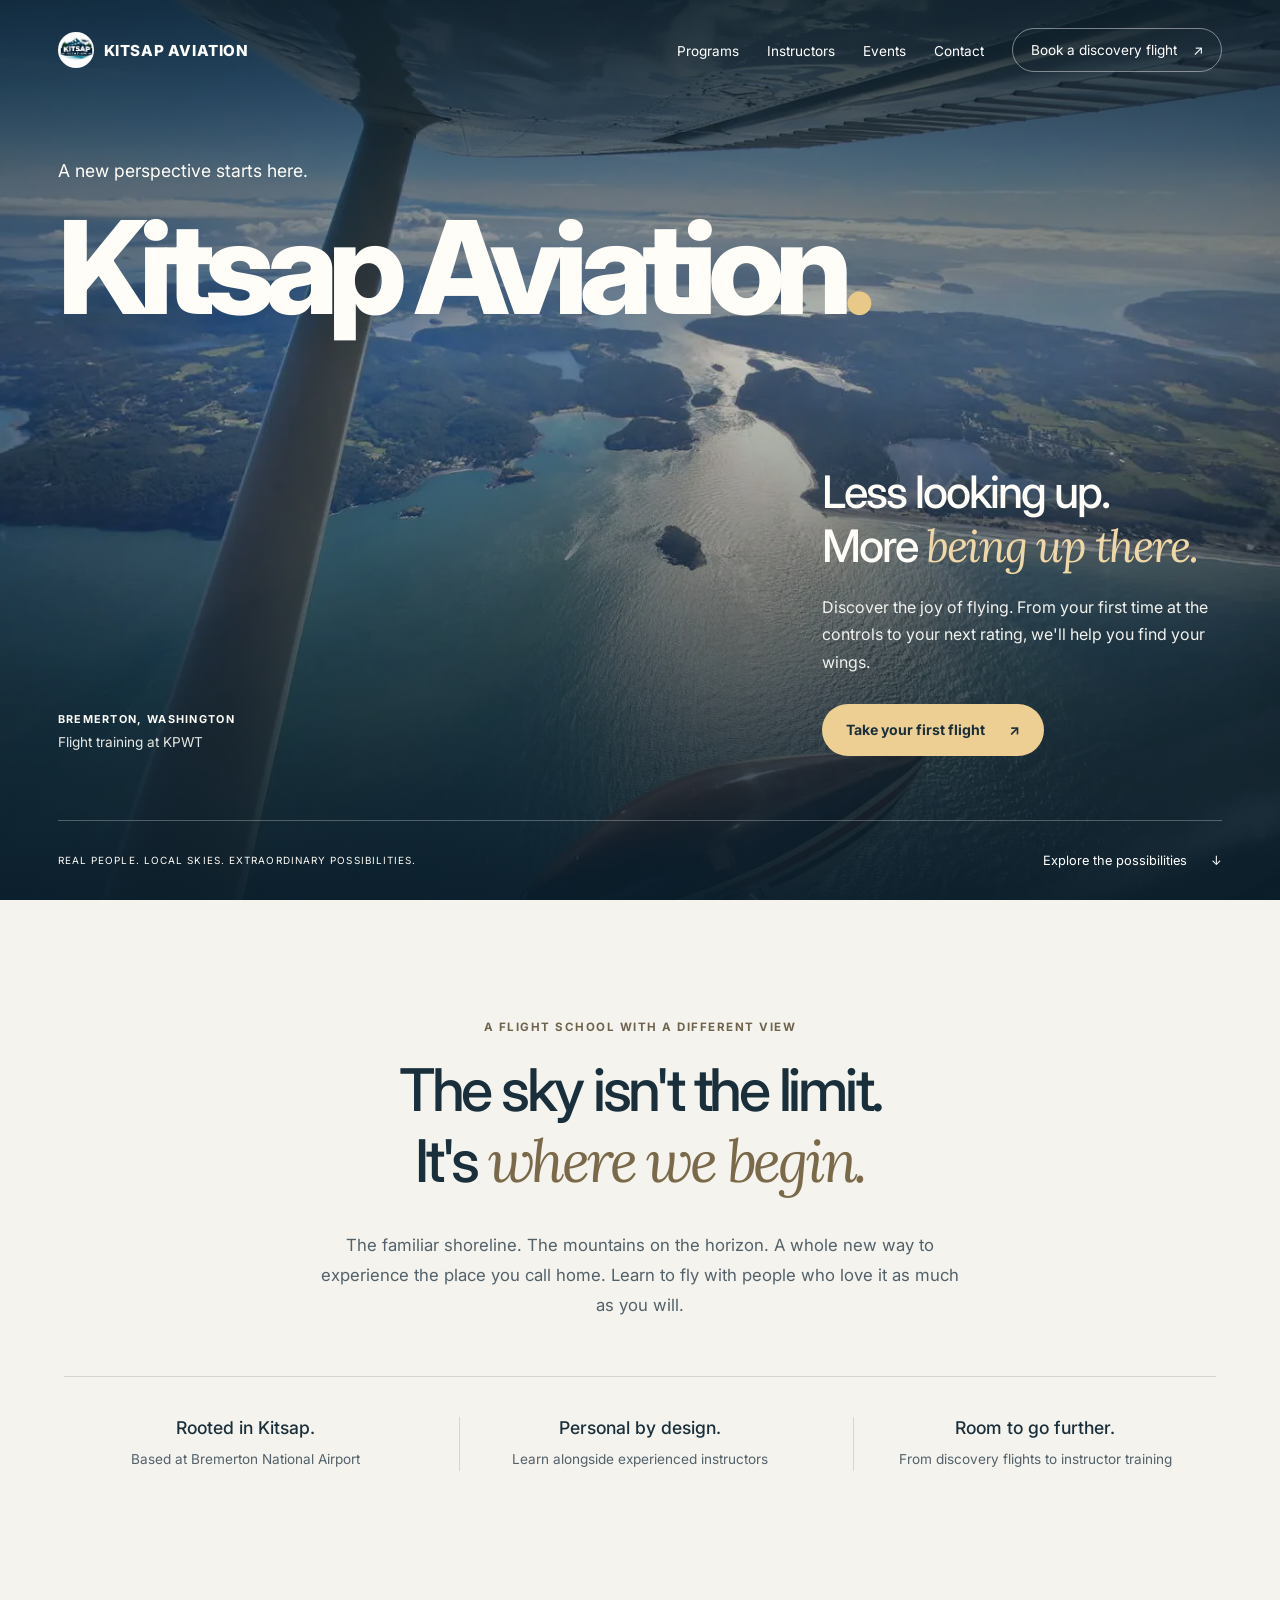
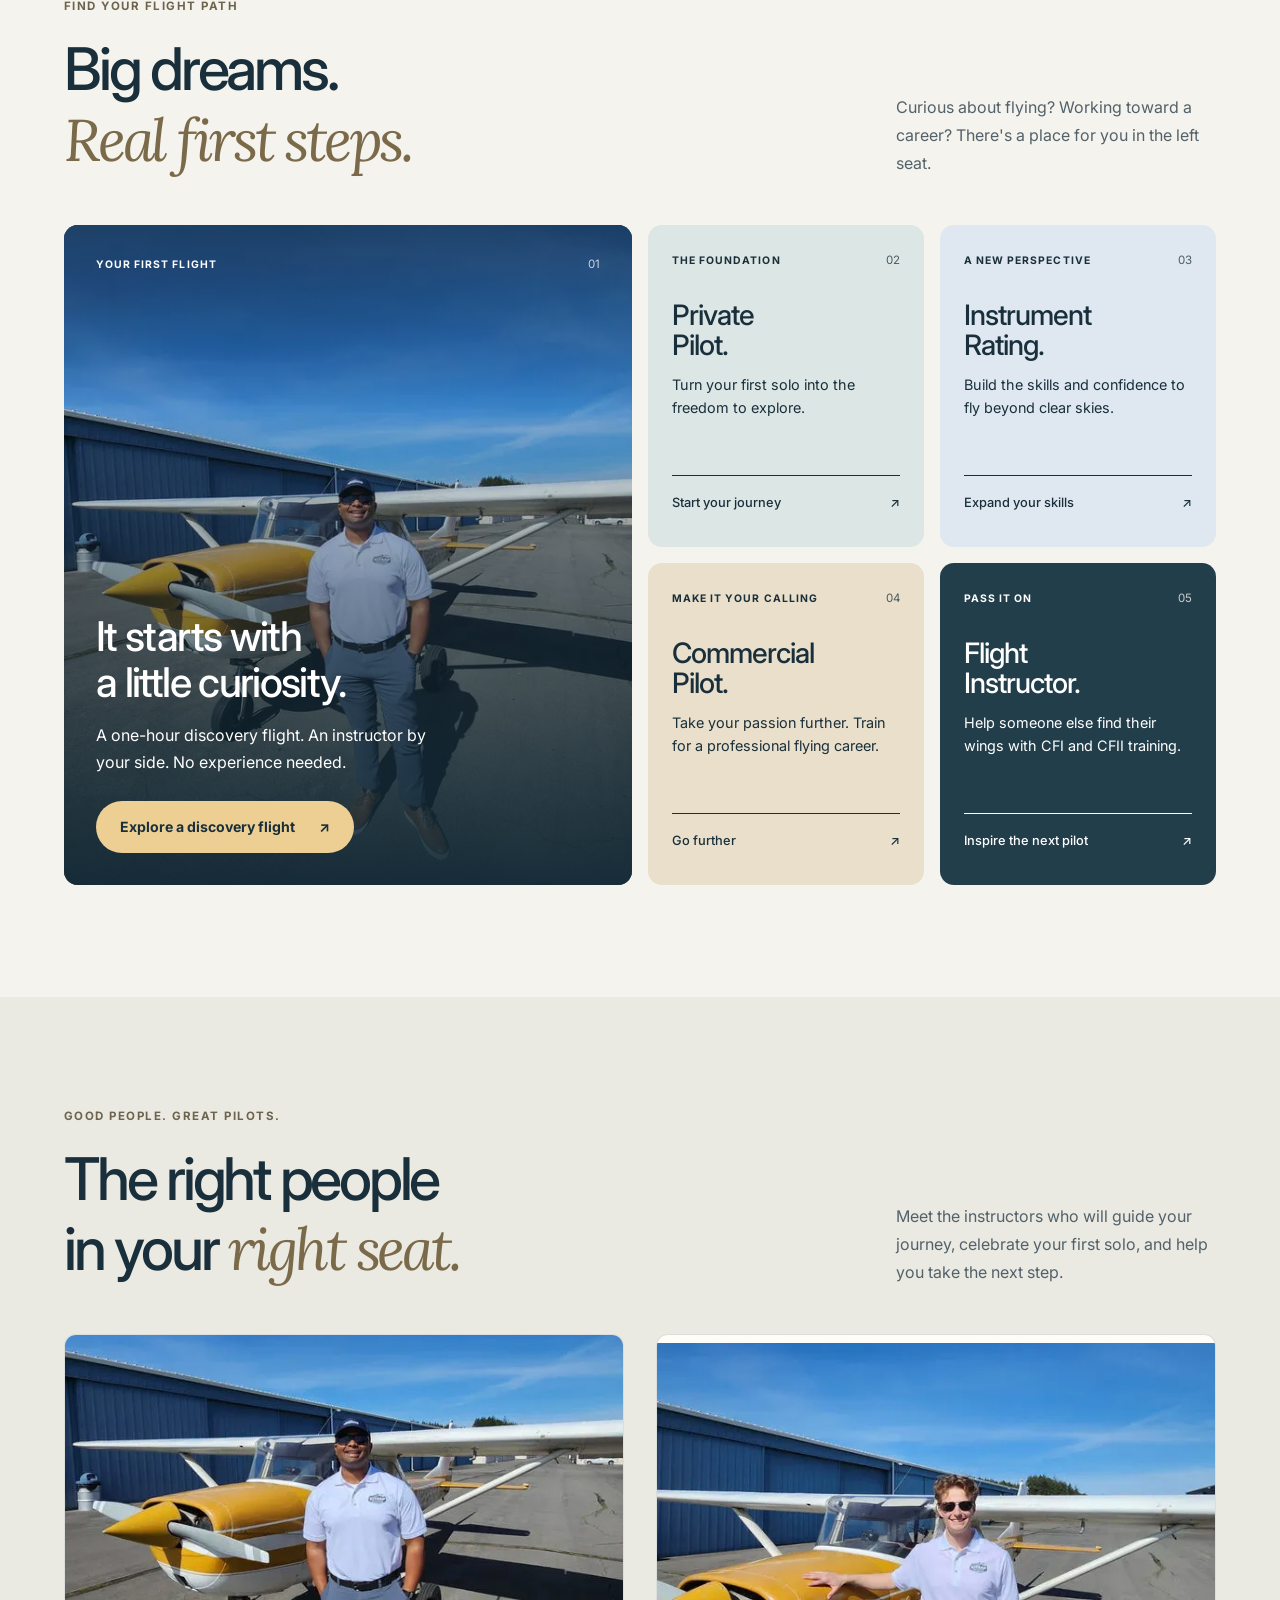
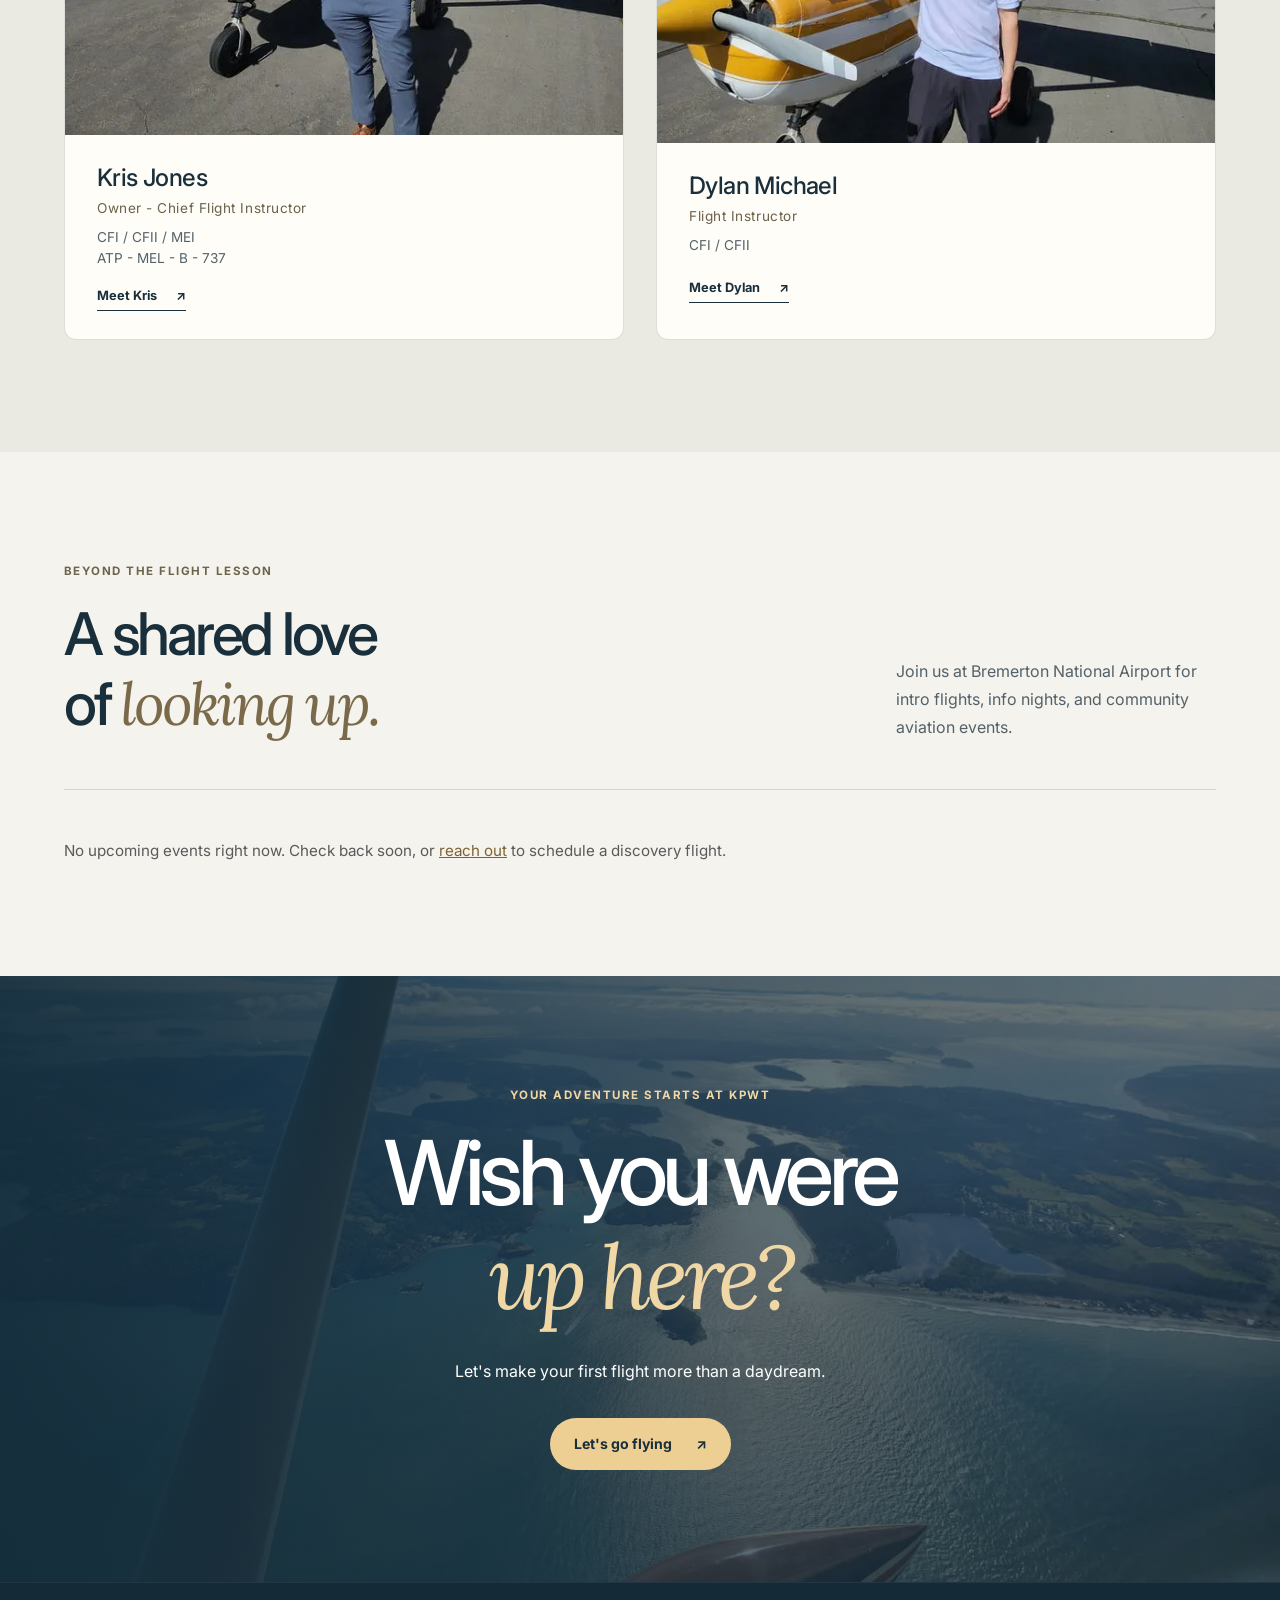
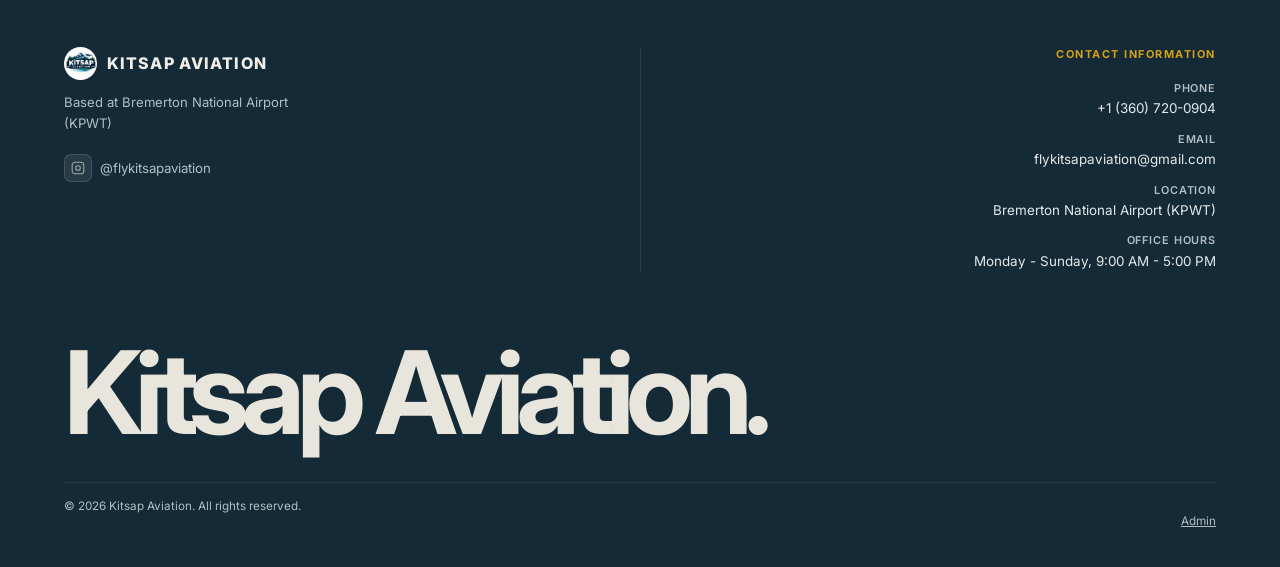
==== commit d59356af: "Redesign homepage with photo-focused layout and refined visual hierarchy." ====
--- a/index.html
+++ b/index.html
@@ -12,99 +12,139 @@
     <link rel="icon" type="image/png" href="img/kitsap-aviation-icon.jpg">
   </head>
 
-  <body>
+  <body class="photo-concept">
+    <a class="concept-skip" href="#main-content">Skip to content</a>
     <nav class="site-nav" aria-label="Main navigation">
-      <div class="logo">
-        <img class="logo-icon" src="img/kitsap-aviation-icon.jpg" alt="icon">
+      <a href="index.html" class="logo logo-link">
+        <img class="logo-icon" src="img/kitsap-aviation-icon.jpg" alt="">
         <span>Kitsap Aviation</span>
-      </div>
+      </a>
       <button class="nav-toggle" type="button" aria-expanded="false" aria-controls="nav-menu"><span class="nav-toggle-label">Menu</span><span class="nav-toggle-icon" aria-hidden="true">☰</span></button>
       <ul class="nav-links" id="nav-menu">
+        <li><a href="#programs">Programs</a></li>
         <li><a href="#instructors">Instructors</a></li>
-        <li><a href="#programs">Programs</a></li>
         <li><a href="#events">Events</a></li>
         <li><a href="contact.html">Contact</a></li>
-        <li><a href="admin.html">Admin</a></li>
+        <li><a class="concept-nav-cta" href="contact.html?interest=Discovery+Flight">Book a discovery flight <span aria-hidden="true">↗</span></a></li>
       </ul>
     </nav>
 
-    <div class="hero">
-      <div class="hero-grid-bg"></div>
-      <h1>
-        <span class="hero-title-line">Where the Sky Stops</span>
-        <span class="hero-title-line">Being The <span>Limit</span></span>
-      </h1>
-      <p>Professional flight training from start to finish. Train with the best instructors in the PNW.</p>
-      <div class="hero-btns">
-        <a class="btn-primary" href="contact.html">Start your training</a>
-        <a class="btn-outline" href="#programs">View programs</a>
-      </div>
-    </div>
-
-    <div class="main-section" id="programs">
-      <div class="section-label">Training programs</div>
-      <div class="section-title">A path for every <em>aviator</em></div>
-      <p class="section-sub">From your first discovery flight to advanced ratings - we have a structured program designed for your goals.</p>
-      <div class="programs-grid">
-        <div class="program-card program-card-featured">
-          <span class="program-icon">🔭</span>
-          <h3>Discovery Flight</h3>
-          <p>Never flown before? Take the controls with an instructor for a one-hour intro flight. No experience needed.</p>
-          <a class="btn-signup" href="contact.html?interest=Discovery+Flight">Sign-up now</a>
-        </div>
-        <div class="program-card">
-          <span class="program-icon">🛩</span>
-          <h3>Private Pilot</h3>
-          <p>Your foundation. Learn to fly solo and earn your PPL with day, night, and cross-country proficiency.</p>
-          <span class="program-tag">Beginner → PPL</span>
-        </div>
-        <div class="program-card">
-          <span class="program-icon">🧭</span>
-          <h3>Instrument Rating</h3>
-          <p>Fly through clouds and low-visibility conditions with full IFR certification.</p>
-          <span class="program-tag">PPL → IR</span>
-        </div>
-        <div class="program-card">
-          <span class="program-icon">✈️</span>
-          <h3>Commercial Pilot</h3>
-          <p>Build hours, sharpen precision, and earn the certificate that opens the door to a professional aviation career.</p>
-          <span class="program-tag">IR → CPL</span>
-        </div>
-        <div class="program-card">
-          <span class="program-icon">🎓</span>
-          <h3>CFI / CFII</h3>
-          <p>Become a certified flight instructor. Share your passion and build hours teaching the next generation.</p>
-          <span class="program-tag">CPL → CFI</span>
-        </div>
-      </div>
-    </div>
-
-    <div class="alt-bg" id="instructors">
-      <div class="main-section">
-        <div class="section-label">Our instructors</div>
-        <div class="section-title">Fly with the <em>best</em></div>
-        <p class="section-sub">Our team of flight instructors has over 25 years of experience that is all dedicated to your success.</p>
+    <main id="main-content">
+    <section class="sky-hero" aria-labelledby="sky-title">
+      <picture class="sky-photo">
+        <source srcset="img/main_bg.webp" type="image/webp">
+        <img src="img/main_bg.jpeg" width="1400" height="1050" alt="View from a light aircraft over the islands and waterways of Puget Sound" fetchpriority="high">
+      </picture>
+      <div class="sky-content">
+        <div class="sky-heading">
+          <p class="sky-eyebrow">A new perspective starts here.</p>
+          <h1 id="sky-title">Kitsap Aviation<span aria-hidden="true">.</span></h1>
+        </div>
+        <div class="sky-intro">
+          <p class="sky-location">BREMERTON, WASHINGTON<br><span>Flight training at KPWT</span></p>
+          <div class="sky-invitation">
+            <h2>Less looking up.<br>More <em>being up there.</em></h2>
+            <p>Discover the joy of flying. From your first time at the controls to your next rating, we'll help you find your wings.</p>
+            <a class="concept-button" href="contact.html?interest=Discovery+Flight">Take your first flight <span aria-hidden="true">↗</span></a>
+          </div>
+        </div>
+        <div class="sky-bottom"><span>REAL PEOPLE. LOCAL SKIES. EXTRAORDINARY POSSIBILITIES.</span><a href="#our-approach">Explore the possibilities <span aria-hidden="true">↓</span></a></div>
+      </div>
+    </section>
+
+    <section class="concept-section approach" id="our-approach" aria-labelledby="approach-title">
+      <p class="concept-eyebrow">A flight school with a different view</p>
+      <h2 id="approach-title">The sky isn't the limit.<br>It's <em>where we begin.</em></h2>
+      <p class="approach-copy">The familiar shoreline. The mountains on the horizon. A whole new way to experience the place you call home. Learn to fly with people who love it as much as you will.</p>
+      <div class="approach-details">
+        <div><strong>Rooted in Kitsap.</strong><span>Based at Bremerton National Airport</span></div>
+        <div><strong>Personal by design.</strong><span>Learn alongside experienced instructors</span></div>
+        <div><strong>Room to go further.</strong><span>From discovery flights to instructor training</span></div>
+      </div>
+    </section>
+
+    <section class="concept-section" id="programs" aria-labelledby="programs-title">
+      <div class="concept-heading">
+        <div>
+          <p class="concept-eyebrow">Find your flight path</p>
+          <h2 id="programs-title">Big dreams.<br><em>Real first steps.</em></h2>
+        </div>
+        <p>Curious about flying? Working toward a career? There's a place for you in the left seat.</p>
+      </div>
+      <div class="flight-grid">
+        <article class="flight-feature">
+          <picture>
+            <source srcset="img/instructor1.webp" type="image/webp">
+            <img src="img/instructor1.jpeg" width="600" height="800" alt="Kris Jones beside a training aircraft at the airport" loading="lazy">
+          </picture>
+          <div class="flight-feature-top"><span class="flight-badge">YOUR FIRST FLIGHT</span><span class="flight-index">01</span></div>
+          <div class="flight-feature-copy">
+            <h3>It starts with<br>a little curiosity.</h3>
+            <p>A one-hour discovery flight. An instructor by your side. No experience needed.</p>
+            <a class="concept-button" href="contact.html?interest=Discovery+Flight">Explore a discovery flight <span aria-hidden="true">↗</span></a>
+          </div>
+        </article>
+        <article class="flight-tile flight-private">
+          <div class="flight-tile-top"><span class="flight-badge">THE FOUNDATION</span><span class="flight-index">02</span></div>
+          <h3>Private<br>Pilot.</h3>
+          <p>Turn your first solo into the freedom to explore.</p>
+          <a href="contact.html?interest=Private+Pilot">Start your journey <span aria-hidden="true">↗</span></a>
+        </article>
+        <article class="flight-tile flight-instrument">
+          <div class="flight-tile-top"><span class="flight-badge">A NEW PERSPECTIVE</span><span class="flight-index">03</span></div>
+          <h3>Instrument<br>Rating.</h3>
+          <p>Build the skills and confidence to fly beyond clear skies.</p>
+          <a href="contact.html?interest=Instrument+Rating">Expand your skills <span aria-hidden="true">↗</span></a>
+        </article>
+        <article class="flight-tile flight-commercial">
+          <div class="flight-tile-top"><span class="flight-badge">MAKE IT YOUR CALLING</span><span class="flight-index">04</span></div>
+          <h3>Commercial<br>Pilot.</h3>
+          <p>Take your passion further. Train for a professional flying career.</p>
+          <a href="contact.html?interest=Commercial+Pilot">Go further <span aria-hidden="true">↗</span></a>
+        </article>
+        <article class="flight-tile flight-instructor">
+          <div class="flight-tile-top"><span class="flight-badge">PASS IT ON</span><span class="flight-index">05</span></div>
+          <h3>Flight<br>Instructor.</h3>
+          <p>Help someone else find their wings with CFI and CFII training.</p>
+          <a href="contact.html?interest=CFI+%2F+CFII">Inspire the next pilot <span aria-hidden="true">↗</span></a>
+        </article>
+      </div>
+    </section>
+
+    <div class="instructor-section" id="instructors">
+      <div class="concept-section">
+        <div class="concept-heading">
+          <div>
+            <p class="concept-eyebrow">Good people. Great pilots.</p>
+            <h2>The right people<br>in your <em>right seat.</em></h2>
+          </div>
+          <p>Meet the instructors who will guide your journey, celebrate your first solo, and help you take the next step.</p>
+        </div>
         <div class="instructors-grid">
           <button type="button" class="instructor-card" data-instructor="kris" aria-haspopup="dialog" aria-controls="instructor-kris">
             <picture>
               <source srcset="img/instructor1.webp" type="image/webp">
               <img class="instructor-photo" src="img/instructor1.jpeg" alt="" width="600" height="800" loading="lazy" decoding="async">
             </picture>
-            <div class="instructor-name">Kris Jones</div>
-            <div class="instructor-role">Owner - Chief Flight Instructor</div>
-            <div class="instructor-certs">CFI / CFII / MEI</div>
-            <div class="instructor-hours">ATP - MEL - B - 737</div>
-            <span class="instructor-view">View bio</span>
+            <div class="instructor-summary">
+              <div class="instructor-name">Kris Jones</div>
+              <div class="instructor-role">Owner - Chief Flight Instructor</div>
+              <div class="instructor-certs">CFI / CFII / MEI</div>
+              <div class="instructor-hours">ATP - MEL - B - 737</div>
+              <span class="instructor-view">Meet Kris <span aria-hidden="true">↗</span></span>
+            </div>
           </button>
           <button type="button" class="instructor-card" data-instructor="dylan" aria-haspopup="dialog" aria-controls="instructor-dylan">
             <picture>
               <source srcset="img/instructor2.webp" type="image/webp">
               <img class="instructor-photo" src="img/instructor2.jpeg" alt="" width="600" height="800" loading="lazy" decoding="async">
             </picture>
-            <div class="instructor-name">Dylan Michael</div>
-            <div class="instructor-role">Flight Instructor</div>
-            <div class="instructor-certs">CFI / CFII</div>
-            <span class="instructor-view">View bio</span>
+            <div class="instructor-summary">
+              <div class="instructor-name">Dylan Michael</div>
+              <div class="instructor-role">Flight Instructor</div>
+              <div class="instructor-certs">CFI / CFII</div>
+              <span class="instructor-view">Meet Dylan <span aria-hidden="true">↗</span></span>
+            </div>
           </button>
         </div>
       </div>
@@ -158,22 +198,27 @@
       </div>
     </dialog>
 
-    <div class="main-section" id="events">
-      <div class="section-label">Upcoming events</div>
-      <div class="section-title">Come fly with <em>us</em></div>
-      <p class="section-sub">Join us at Bremerton National Airport for intro flights, info nights, and community aviation events.</p>
+    <div class="concept-section" id="events">
+      <div class="concept-heading">
+        <div>
+          <p class="concept-eyebrow">Beyond the flight lesson</p>
+          <h2>A shared love<br>of <em>looking up.</em></h2>
+        </div>
+        <p>Join us at Bremerton National Airport for intro flights, info nights, and community aviation events.</p>
+      </div>
       <div class="events-list" id="events-list"></div>
       <p class="events-empty" id="events-empty" hidden>No upcoming events right now. Check back soon, or <a href="contact.html">reach out</a> to schedule a discovery flight.</p>
     </div>
 
-    <div class="cta-section">
-      <div class="section-label">Ready to begin?</div>
-      <h2>Your first flight is <em style="font-family:Lora, serif; font-style: italic; color:#f5d98a;">closer than you think</em></h2>
-      <p>Schedule a discovery flight or reach out to talk about the best path for your goals.</p>
-      <div class="cta-btns">
-        <a class="btn-primary-inv" href="contact.html?interest=Discovery+Flight">Book a discovery flight</a>
-      </div>
-    </div>
+    <section class="next-flight" aria-labelledby="next-flight-title">
+      <div class="next-flight-inner">
+        <p class="concept-eyebrow">Your adventure starts at KPWT</p>
+        <h2 id="next-flight-title">Wish you were<br><em>up here?</em></h2>
+        <p>Let's make your first flight more than a daydream.</p>
+        <a class="concept-button" href="contact.html?interest=Discovery+Flight">Let's go flying <span aria-hidden="true">↗</span></a>
+      </div>
+    </section>
+    </main>
 
     <footer>
       <div class="footer-inner">
@@ -217,8 +262,10 @@
           </dl>
         </div>
       </div>
+      <p class="footer-wordmark" aria-hidden="true">Kitsap Aviation.</p>
       <div class="footer-bottom">
         <span>© 2026 Kitsap Aviation. All rights reserved.</span>
+        <a href="admin.html">Admin</a>
       </div>
     </footer>
 
--- a/styles/styles.css
+++ b/styles/styles.css
@@ -1037,3 +1037,171 @@
     *, *::before, *::after { animation: none !important; transition: none !important; }
 }
 
+
+.photo-concept { --bg: #f5f3ed; --bg-card: #fffdf8; --navy: #192f3b; --gold: #806231; --gold-bright: #e9c987; background: var(--bg); color: var(--navy); }
+.photo-concept .concept-skip { position: fixed; top: -5rem; left: 1rem; z-index: 300; padding: 1rem; background: var(--bg-card); color: var(--navy); }
+.photo-concept .concept-skip:focus { top: 1rem; }
+.photo-concept :is(a, button):focus-visible { outline: 3px solid #bb904c; outline-offset: 5px; }
+.photo-concept .site-nav { position: absolute; inset: 0 0 auto; min-height: 100px; padding: 1.5rem clamp(1.25rem, 4.5vw, 5rem); background: transparent; backdrop-filter: none; border: 0; color: white; }
+.photo-concept .site-nav .logo { color: white; font-size: .95rem; letter-spacing: .04em; text-decoration: none; }
+.photo-concept .site-nav .logo-icon { width: 36px; height: 36px; }
+.photo-concept .nav-links { align-items: center; gap: 1.75rem; }
+.photo-concept .nav-links a { color: white; font-size: .85rem; letter-spacing: 0; text-transform: none; }
+.photo-concept .nav-links a:hover { color: #e9c987; }
+.photo-concept .nav-links .concept-nav-cta { border: 1px solid #ffffff70; border-radius: 100px; padding: .8rem 1.1rem; min-height: 44px; display: inline-flex; align-items: center; gap: 1rem; }
+.photo-concept .sky-hero { position: relative; color: #fffdf8; background: #192f3b; min-height: 860px; min-height: max(780px, 100svh); isolation: isolate; }
+.photo-concept .sky-photo { position: absolute; inset: 0; z-index: -2; }
+.photo-concept .sky-photo img { display: block; width: 100%; height: 100%; object-fit: cover; object-position: 55% 48%; }
+.photo-concept .sky-hero::before { content: ''; position: absolute; inset: 0; z-index: -1; background: linear-gradient(180deg, #091d2ad9 0%, #091d2a40 40%, #091d2a85 68%, #091d2aeb 100%); }
+.photo-concept .sky-content { max-width: 1600px; margin: auto; padding: 10rem clamp(1.25rem, 4.5vw, 5rem) 0; min-height: inherit; display: flex; flex-direction: column; }
+.photo-concept .sky-eyebrow { font-size: 1.1rem; margin-bottom: 1.1rem; }
+.photo-concept .sky-heading h1 { font-size: clamp(4rem, 10.1vw, 10.5rem); font-weight: 800; line-height: 1.06; letter-spacing: -.075em; white-space: nowrap; }
+.photo-concept .sky-heading h1 > span { color: #e9c987; }
+.photo-concept .sky-intro { display: grid; grid-template-columns: 1fr 1fr; gap: 2rem; align-items: end; margin-top: auto; padding: 5rem 0 4rem; }
+.photo-concept .sky-location { font-size: .68rem; font-weight: 700; letter-spacing: .12em; line-height: 1.9; }
+.photo-concept .sky-location span { font-size: .85rem; letter-spacing: 0; font-weight: 400; color: #e5e8e4; }
+.photo-concept .sky-invitation { max-width: 500px; justify-self: end; }
+.photo-concept .sky-invitation h2 { font-size: clamp(2rem, 3.5vw, 3.4rem); line-height: 1.1; font-weight: 500; letter-spacing: -.045em; }
+.photo-concept .sky-invitation h2 em { font: italic 400 1em 'Lora', Georgia, serif; color: #f0d7a6; }
+.photo-concept .sky-invitation > p { max-width: 400px; font-size: 1rem; line-height: 1.7; margin: 1.25rem 0 1.75rem; color: #f1f2ee; }
+.photo-concept .concept-button { display: inline-flex; justify-content: space-between; align-items: center; gap: 1.5rem; padding: 1rem 1.5rem; min-height: 52px; border-radius: 100px; background: #edcf93; color: #192f3b; font-size: .88rem; font-weight: 700; text-decoration: none; line-height: 1.4; transition: background .2s, transform .2s; }
+.photo-concept .concept-button:hover { background: #f7dfa9; transform: translateY(-2px); }
+.photo-concept .sky-bottom { border-top: 1px solid #ffffff45; display: flex; justify-content: space-between; gap: 1rem; align-items: center; padding: 1.1rem 0; }
+.photo-concept .sky-bottom > span { font-size: .62rem; letter-spacing: .11em; }
+.photo-concept .sky-bottom a { color: white; font-size: .8rem; text-decoration: none; min-height: 44px; display: inline-flex; align-items: center; gap: 1.5rem; }
+.photo-concept .concept-section { max-width: 1360px; margin: 0 auto; padding: 7rem clamp(1.25rem, 5vw, 5rem); }
+.photo-concept :is(.concept-section, .instructor-section) { scroll-margin-top: 1rem; }
+.photo-concept .concept-eyebrow { text-transform: uppercase; letter-spacing: .13em; font-size: .72rem; font-weight: 700; margin-bottom: 1.5rem; color: #6e634d; }
+.photo-concept .concept-section h2 { font-size: clamp(2.4rem, 4.6vw, 4.6rem); font-weight: 500; letter-spacing: -.055em; line-height: 1.1; }
+.photo-concept .concept-section h2 em { font: italic 400 1em 'Lora', Georgia, serif; color: #7b6a4a; }
+.photo-concept .approach { text-align: center; padding-top: 7.5rem; padding-bottom: 5.5rem; }
+.photo-concept .approach-copy { max-width: 640px; margin: 2rem auto 3.5rem; line-height: 1.8; color: #52616a; font-size: 1.05rem; }
+.photo-concept .approach-details { display: grid; grid-template-columns: repeat(3, minmax(0, 1fr)); border-top: 1px solid #192f3b26; padding-top: 2.5rem; gap: 2rem; }
+.photo-concept .approach-details > div:not(:first-child) { border-left: 1px solid #192f3b26; }
+.photo-concept .approach-details strong { display: block; font-size: 1.1rem; font-weight: 500; margin-bottom: .6rem; }
+.photo-concept .approach-details span { color: #52616a; font-size: .85rem; line-height: 1.6; }
+.photo-concept .concept-heading { display: flex; justify-content: space-between; align-items: end; gap: 3rem; margin-bottom: 3rem; }
+.photo-concept .concept-heading > p { max-width: 320px; color: #52616a; font-size: 1rem; line-height: 1.75; }
+.photo-concept #programs { padding-top: 2.5rem; }
+.photo-concept .flight-grid { display: grid; grid-template-columns: repeat(4, minmax(0, 1fr)); gap: 1rem; }
+.photo-concept .flight-feature { grid-column: span 2; grid-row: span 2; position: relative; isolation: isolate; min-height: 660px; padding: 2rem; border-radius: 14px; overflow: hidden; color: white; background: #192f3b; display: flex; flex-direction: column; justify-content: space-between; }
+.photo-concept .flight-feature picture { position: absolute; inset: 0; z-index: -2; }
+.photo-concept .flight-feature img { width: 100%; height: 100%; object-fit: cover; object-position: center 60%; display: block; }
+.photo-concept .flight-feature::before { content: ''; position: absolute; inset: 0; z-index: -1; background: linear-gradient(180deg, #12293685, #12293608 28%, #12293650 45%, #122936f5 100%); }
+.photo-concept .flight-feature-top, .photo-concept .flight-tile-top { display: flex; justify-content: space-between; align-items: start; gap: 1rem; }
+.photo-concept .flight-badge { font-size: .65rem; font-weight: 700; letter-spacing: .1em; line-height: 1.6; }
+.photo-concept .flight-index { font-size: .72rem; opacity: .75; }
+.photo-concept .flight-feature h3 { font-size: clamp(2rem, 3.2vw, 3rem); font-weight: 500; line-height: 1.12; letter-spacing: -.04em; }
+.photo-concept .flight-feature-copy > p { max-width: 340px; font-size: 1rem; line-height: 1.7; margin: 1rem 0 1.5rem; }
+.photo-concept .flight-tile { border-radius: 14px; padding: 1.75rem 1.5rem; display: flex; flex-direction: column; min-height: 322px; }
+.photo-concept .flight-private { background: #dce6e4; }
+.photo-concept .flight-instrument { background: #dfe8f0; }
+.photo-concept .flight-commercial { background: #e9dfcb; }
+.photo-concept .flight-instructor { background: #233e4b; color: white; }
+.photo-concept .flight-tile h3 { margin: 2rem 0 .8rem; font-size: clamp(1.5rem, 2.2vw, 2rem); font-weight: 500; line-height: 1.05; letter-spacing: -.035em; }
+.photo-concept .flight-tile > p { font-size: .9rem; line-height: 1.6; margin-bottom: 1.5rem; }
+.photo-concept .flight-tile > a { display: flex; align-items: center; justify-content: space-between; gap: .5rem; min-height: 44px; padding-top: .65rem; border-top: 1px solid currentColor; margin-top: auto; font-size: .8rem; font-weight: 500; line-height: 1.5; color: inherit; text-decoration: none; }
+.photo-concept .flight-tile > a:hover { text-decoration: underline; text-underline-offset: .3rem; }
+.photo-concept .instructor-section { background: #eae9e2; }
+.photo-concept .instructors-grid { display: grid; grid-template-columns: repeat(2, minmax(0, 1fr)); gap: 2rem; margin-top: 0; }
+.photo-concept .instructor-card { padding: 0; text-align: left; border-radius: 12px; overflow: hidden; border: 1px solid #192f3b26; background: var(--bg-card); }
+.photo-concept .instructor-photo { width: 100%; height: 400px; border: 0; border-radius: 0; margin: 0; object-fit: cover; object-position: center 65%; }
+.photo-concept .instructor-summary { padding: 1.75rem 2rem; }
+.photo-concept .instructor-name { font-size: 1.5rem; font-weight: 500; letter-spacing: -.025em; }
+.photo-concept .instructor-role { font-size: .85rem; color: #6c614b; margin: .5rem 0 .8rem; }
+.photo-concept .instructor-certs, .photo-concept .instructor-hours { font-size: .85rem; color: #52616a; }
+.photo-concept .instructor-view { font-size: .8rem; color: var(--navy); margin-top: 1.4rem; text-transform: none; letter-spacing: 0; border-bottom: 1px solid var(--navy); padding-bottom: .4rem; }
+.photo-concept .instructor-view span { margin-left: 1rem; }
+.photo-concept .events-list { margin-top: 0; gap: 0; border-top: 1px solid #192f3b26; }
+.photo-concept .event-card { background: transparent; border: 0; border-bottom: 1px solid #192f3b26; border-radius: 0; padding: 2rem 0; gap: 2rem; }
+.photo-concept .event-date { background: #e7e4da; color: var(--navy); border-radius: 8px; width: 90px; }
+.photo-concept .event-month, .photo-concept .event-weekday { color: #596870; }
+.photo-concept .event-body h3 { font-size: 1.2rem; font-weight: 500; }
+.photo-concept .event-meta { color: #6c614b; }
+.photo-concept .event-link { color: var(--navy); }
+.photo-concept .next-flight { position: relative; background: linear-gradient(90deg, #132c3aeb, #132c3a8a), url('../img/main_bg.webp') center 65% / cover; color: white; padding: 7rem clamp(1.25rem, 5vw, 5rem); text-align: center; }
+.photo-concept .next-flight-inner { max-width: 800px; margin: auto; }
+.photo-concept .next-flight .concept-eyebrow { color: #f0d7a6; }
+.photo-concept .next-flight h2 { font-size: clamp(3rem, 7vw, 6.5rem); font-weight: 500; letter-spacing: -.06em; line-height: 1.04; }
+.photo-concept .next-flight h2 em { font: italic 400 1em 'Lora', Georgia, serif; color: #f0d7a6; }
+.photo-concept .next-flight p:not(.concept-eyebrow) { margin: 1.5rem 0 2rem; line-height: 1.7; font-size: 1rem; }
+.photo-concept footer { background: #142b37; padding: 4rem clamp(1.25rem, 5vw, 5rem) 1.5rem; }
+.photo-concept .footer-inner { max-width: 1200px; }
+.photo-concept .footer-brand { justify-self: start; }
+.photo-concept .footer-col { justify-self: end; }
+.photo-concept .footer-brand p, .photo-concept .ig-link, .photo-concept .footer-contact-item dt { color: #b2bec3; }
+.photo-concept .footer-contact-item dd, .photo-concept .footer-contact-item dd a { color: #e4e8e8; }
+.photo-concept .footer-wordmark { max-width: 1200px; margin: 4rem auto 2rem; font-size: clamp(2.5rem, 9vw, 9rem); letter-spacing: -.07em; line-height: 1; font-weight: 700; color: #e8e6dc; }
+.photo-concept .footer-bottom { max-width: 1200px; justify-content: space-between; color: #b2bec3; margin-top: 0; }
+.photo-concept .footer-bottom a { color: inherit; min-height: 44px; display: inline-flex; align-items: center; }
+@media (max-width: 1100px) {
+ .photo-concept .flight-grid { grid-template-columns: repeat(2, minmax(0, 1fr)); }
+ .photo-concept .flight-feature { grid-column: 1 / -1; grid-row: auto; min-height: 520px; }
+ .photo-concept .flight-feature img { object-position: center 58%; }
+ .photo-concept .flight-tile { min-height: 310px; }
+ .photo-concept .nav-links { gap: 1rem; }
+ .photo-concept .nav-links a { font-size: .8rem; }
+}
+@media (max-width: 900px) {
+ .photo-concept .site-nav { min-height: 72px; padding: 1rem 1.5rem; }
+ .photo-concept .site-nav.nav-ready .nav-toggle { color: white; }
+ .photo-concept .site-nav .nav-links a { font-size: 1rem; }
+ .photo-concept .site-nav.nav-ready .nav-links { background: var(--bg-card); padding-inline: 1.5rem; }
+ .photo-concept .site-nav.nav-ready .nav-links a { color: var(--navy); }
+ .photo-concept .site-nav .nav-links .concept-nav-cta { background: var(--navy); color: white; border: 0; margin-top: .5rem; }
+ .photo-concept .site-nav:not(.nav-ready) { position: relative; background: var(--navy); }
+ .photo-concept .sky-hero { min-height: 0; }
+ .photo-concept .sky-content { padding: 8.5rem 1.5rem 0; }
+ .photo-concept .sky-heading h1 { font-size: clamp(3.25rem, 10vw, 6rem); }
+ .photo-concept .sky-intro { padding: 5rem 0 3rem; grid-template-columns: 1fr; gap: 2rem; }
+ .photo-concept .sky-invitation { justify-self: start; }
+ .photo-concept .sky-location { order: 2; }
+ .photo-concept .sky-invitation h2 { font-size: 2.6rem; }
+ .photo-concept .sky-bottom { align-items: flex-start; flex-direction: column; gap: .5rem; }
+ .photo-concept .concept-section { padding: 4.5rem 1.5rem; }
+ .photo-concept .concept-heading { flex-direction: column; align-items: flex-start; gap: 1.5rem; }
+ .photo-concept .concept-heading > p { max-width: 520px; }
+ .photo-concept .concept-section h2 { font-size: clamp(2.3rem, 5.5vw, 3.6rem); }
+ .photo-concept .approach-details { gap: 1.25rem; }
+ .photo-concept .instructor-photo { height: 300px; }
+ .photo-concept .instructor-summary { padding: 1.5rem; }
+ .photo-concept .flight-tile > p { font-size: 1rem; }
+ .photo-concept .flight-tile > a { font-size: .9rem; }
+ .photo-concept .concept-button { font-size: .95rem; }
+ .photo-concept .next-flight { padding: 5rem 1.5rem; }
+}
+@media (max-width: 600px) {
+ .photo-concept .site-nav { padding: .75rem 1.25rem; }
+ .photo-concept .site-nav .logo { font-size: .8rem; }
+ .photo-concept .sky-content { padding: 7.5rem 1.25rem 0; }
+ .photo-concept .sky-eyebrow { font-size: .9rem; }
+ .photo-concept .sky-heading h1 { white-space: normal; font-size: clamp(3.5rem, 15vw, 5.6rem); max-width: 8ch; line-height: .98; }
+ .photo-concept .sky-intro { padding: 3rem 0 2rem; }
+ .photo-concept .sky-invitation h2 { font-size: 2rem; }
+ .photo-concept .sky-invitation > p { font-size: 1rem; }
+ .photo-concept .sky-bottom > span { font-size: .65rem; line-height: 1.7; }
+ .photo-concept .sky-photo img { object-position: 62% center; }
+ .photo-concept .concept-section { padding: 3.5rem 1.25rem; }
+ .photo-concept .concept-section h2 { font-size: 2.3rem; }
+ .photo-concept .concept-eyebrow { font-size: .7rem; line-height: 1.6; }
+ .photo-concept .approach-details { grid-template-columns: 1fr; padding-top: 1.5rem; }
+ .photo-concept .approach-details > div:not(:first-child) { border-left: 0; padding-top: 1rem; border-top: 1px solid #192f3b26; }
+ .photo-concept .approach-copy { font-size: 1rem; margin: 1.5rem auto 2rem; }
+ .photo-concept .flight-grid { grid-template-columns: minmax(0, 1fr); }
+ .photo-concept .flight-feature { padding: 1.5rem; min-height: 550px; }
+ .photo-concept .flight-feature h3 { font-size: 2.2rem; }
+ .photo-concept .flight-badge { font-size: .7rem; }
+ .photo-concept .flight-feature .concept-button { width: 100%; gap: .75rem; padding-inline: 1rem; font-size: .9rem; }
+ .photo-concept .flight-tile { min-height: 0; padding: 1.5rem; }
+ .photo-concept .flight-tile h3 { font-size: 2rem; margin-top: 1.5rem; }
+ .photo-concept .instructors-grid { grid-template-columns: minmax(0, 1fr); }
+ .photo-concept .instructor-photo { height: auto; aspect-ratio: 4 / 3; }
+ .photo-concept .event-card { flex-direction: column; gap: 1rem; }
+ .photo-concept .event-date { width: 100%; }
+ .photo-concept .next-flight h2 { font-size: 3.5rem; }
+ .photo-concept .footer-bottom { align-items: center; flex-direction: column; }
+}
+@media (prefers-reduced-motion: reduce) {
+ .photo-concept *, .photo-concept *::before, .photo-concept *::after { animation: none !important; transition: none !important; }
+ html:has(.photo-concept) { scroll-behavior: auto; }
+}
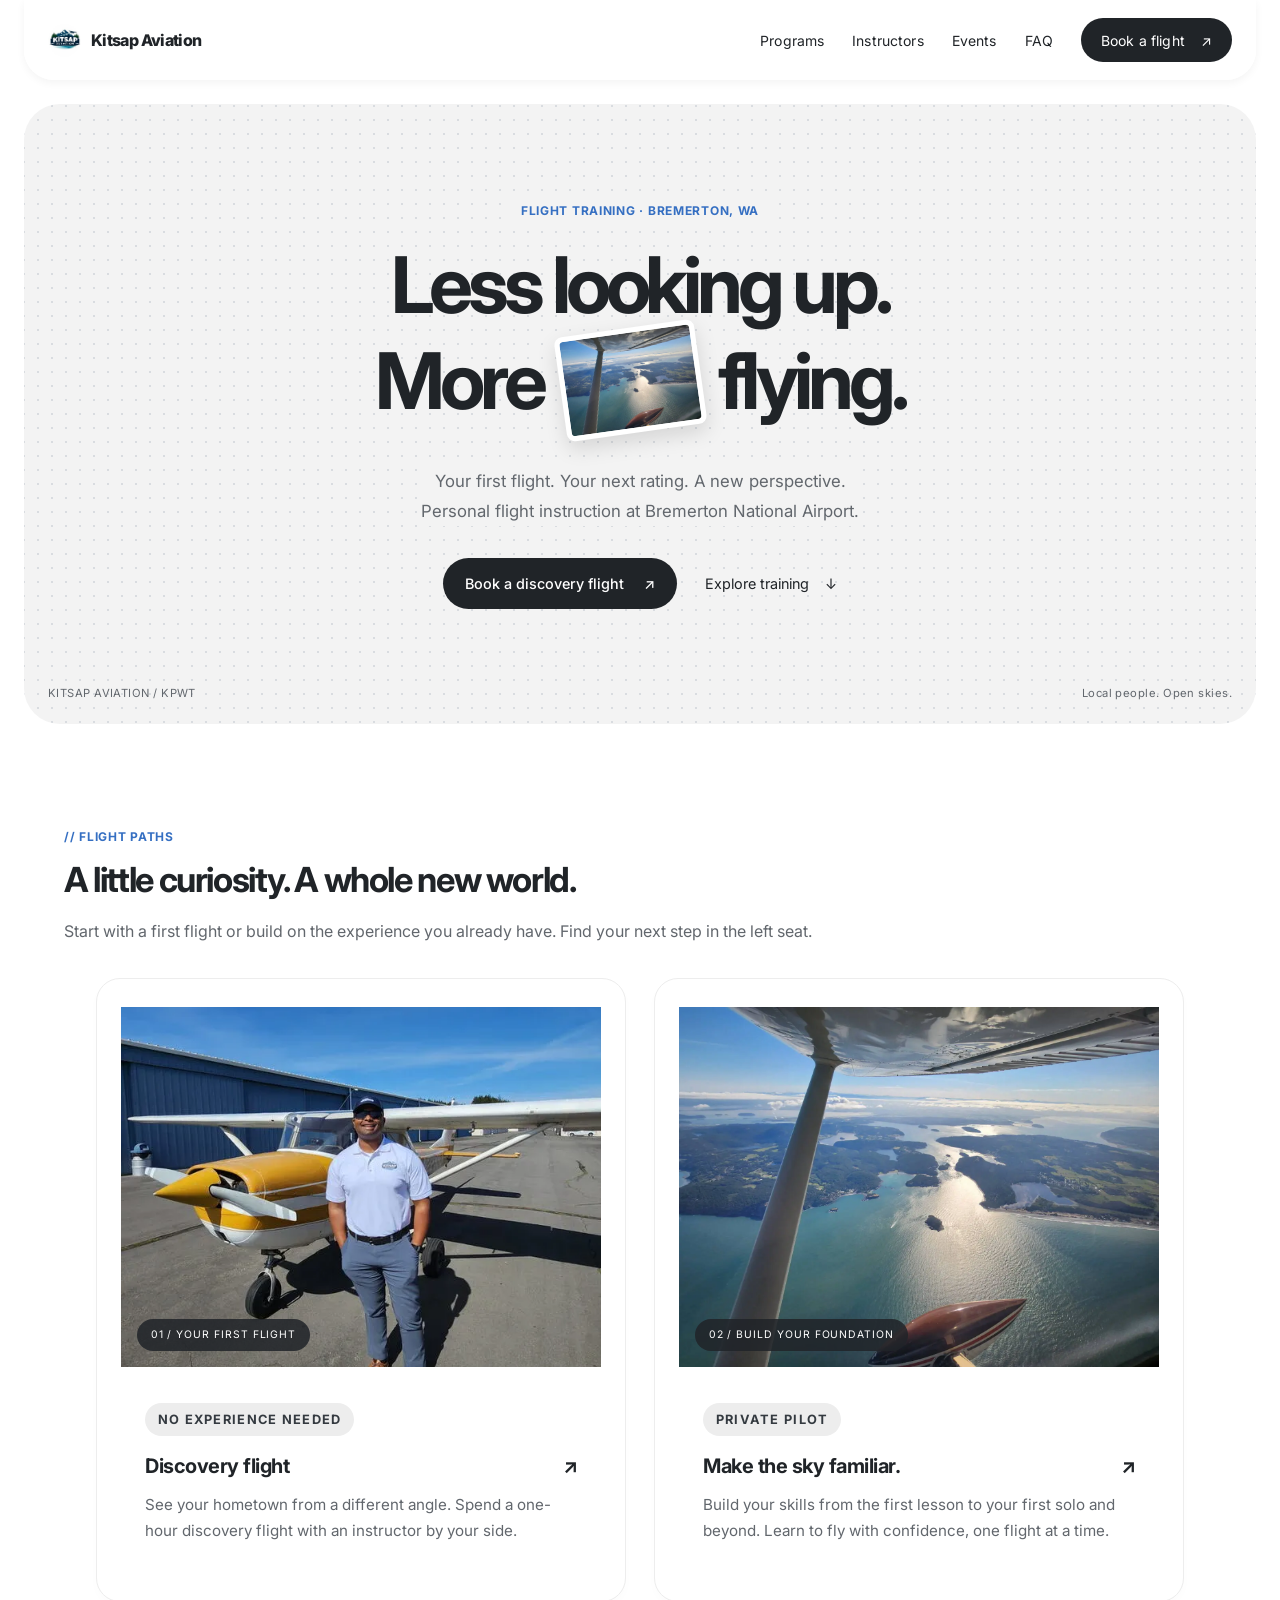
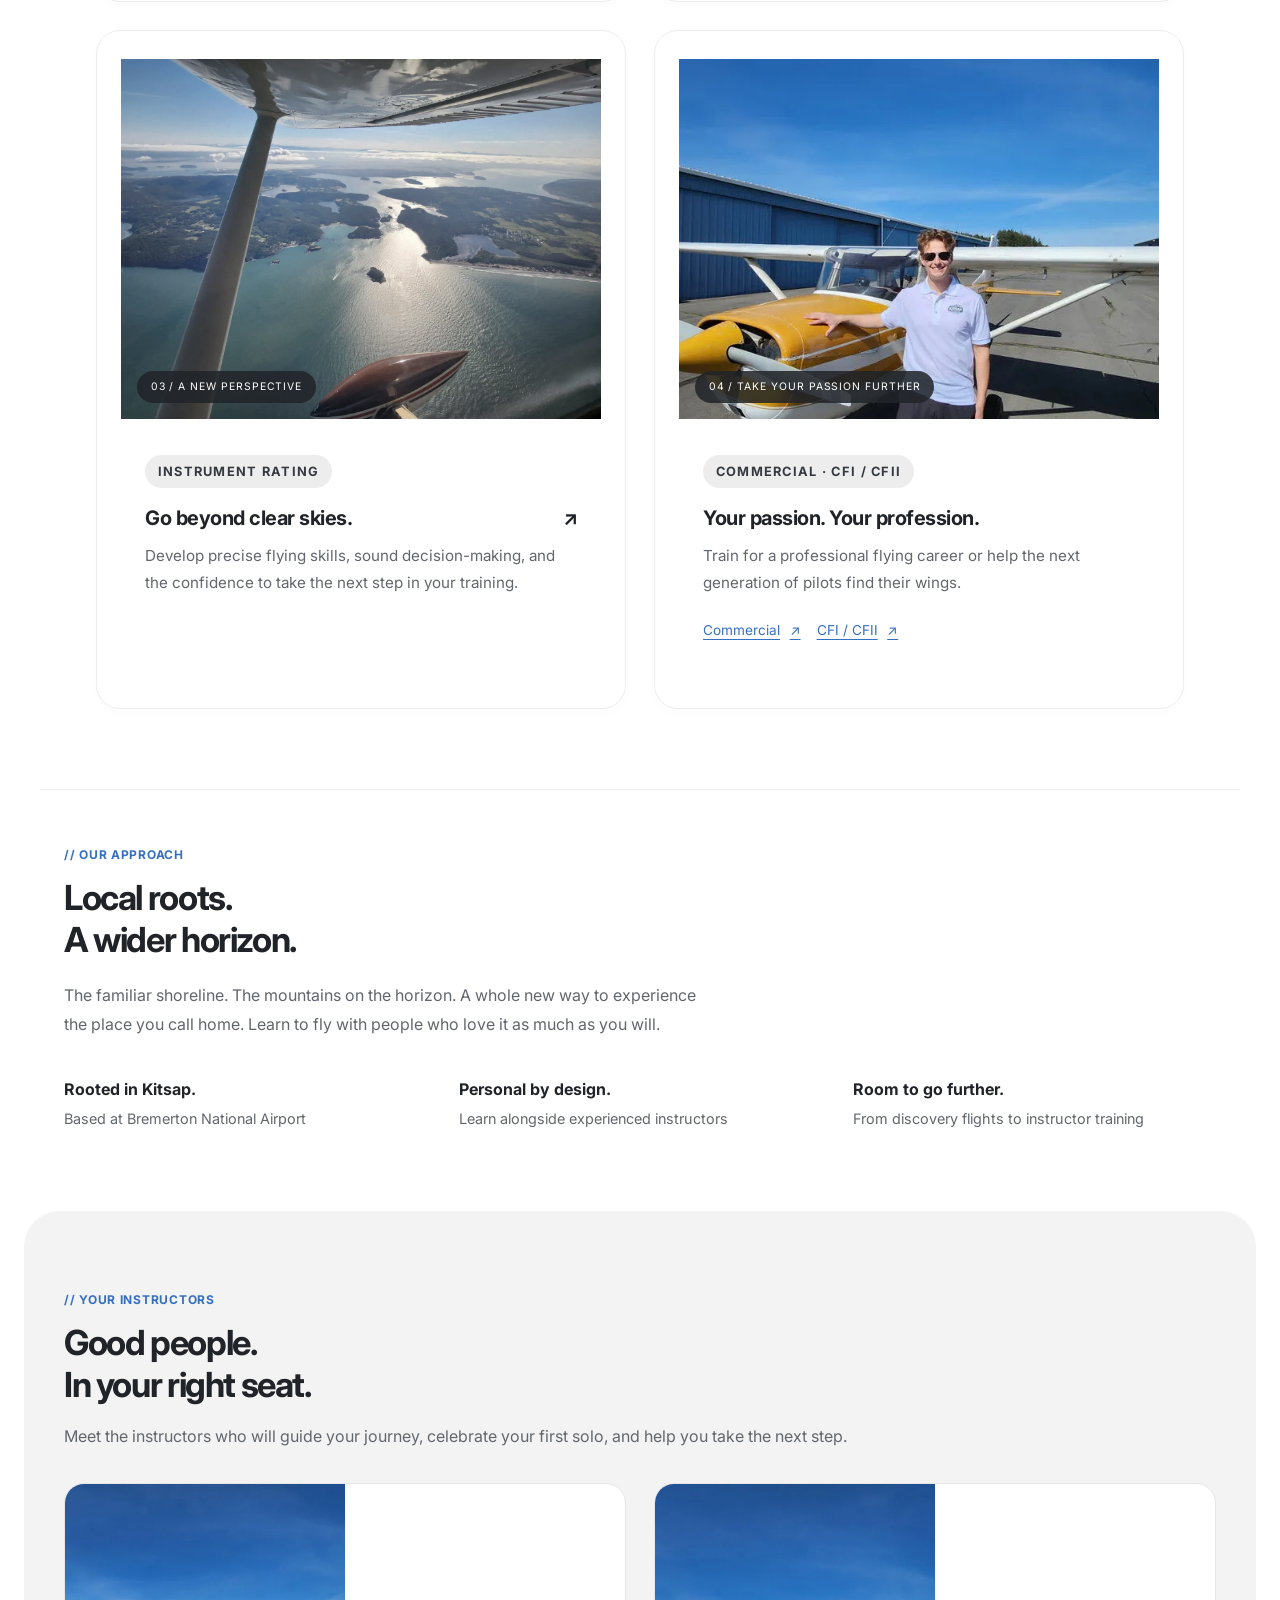
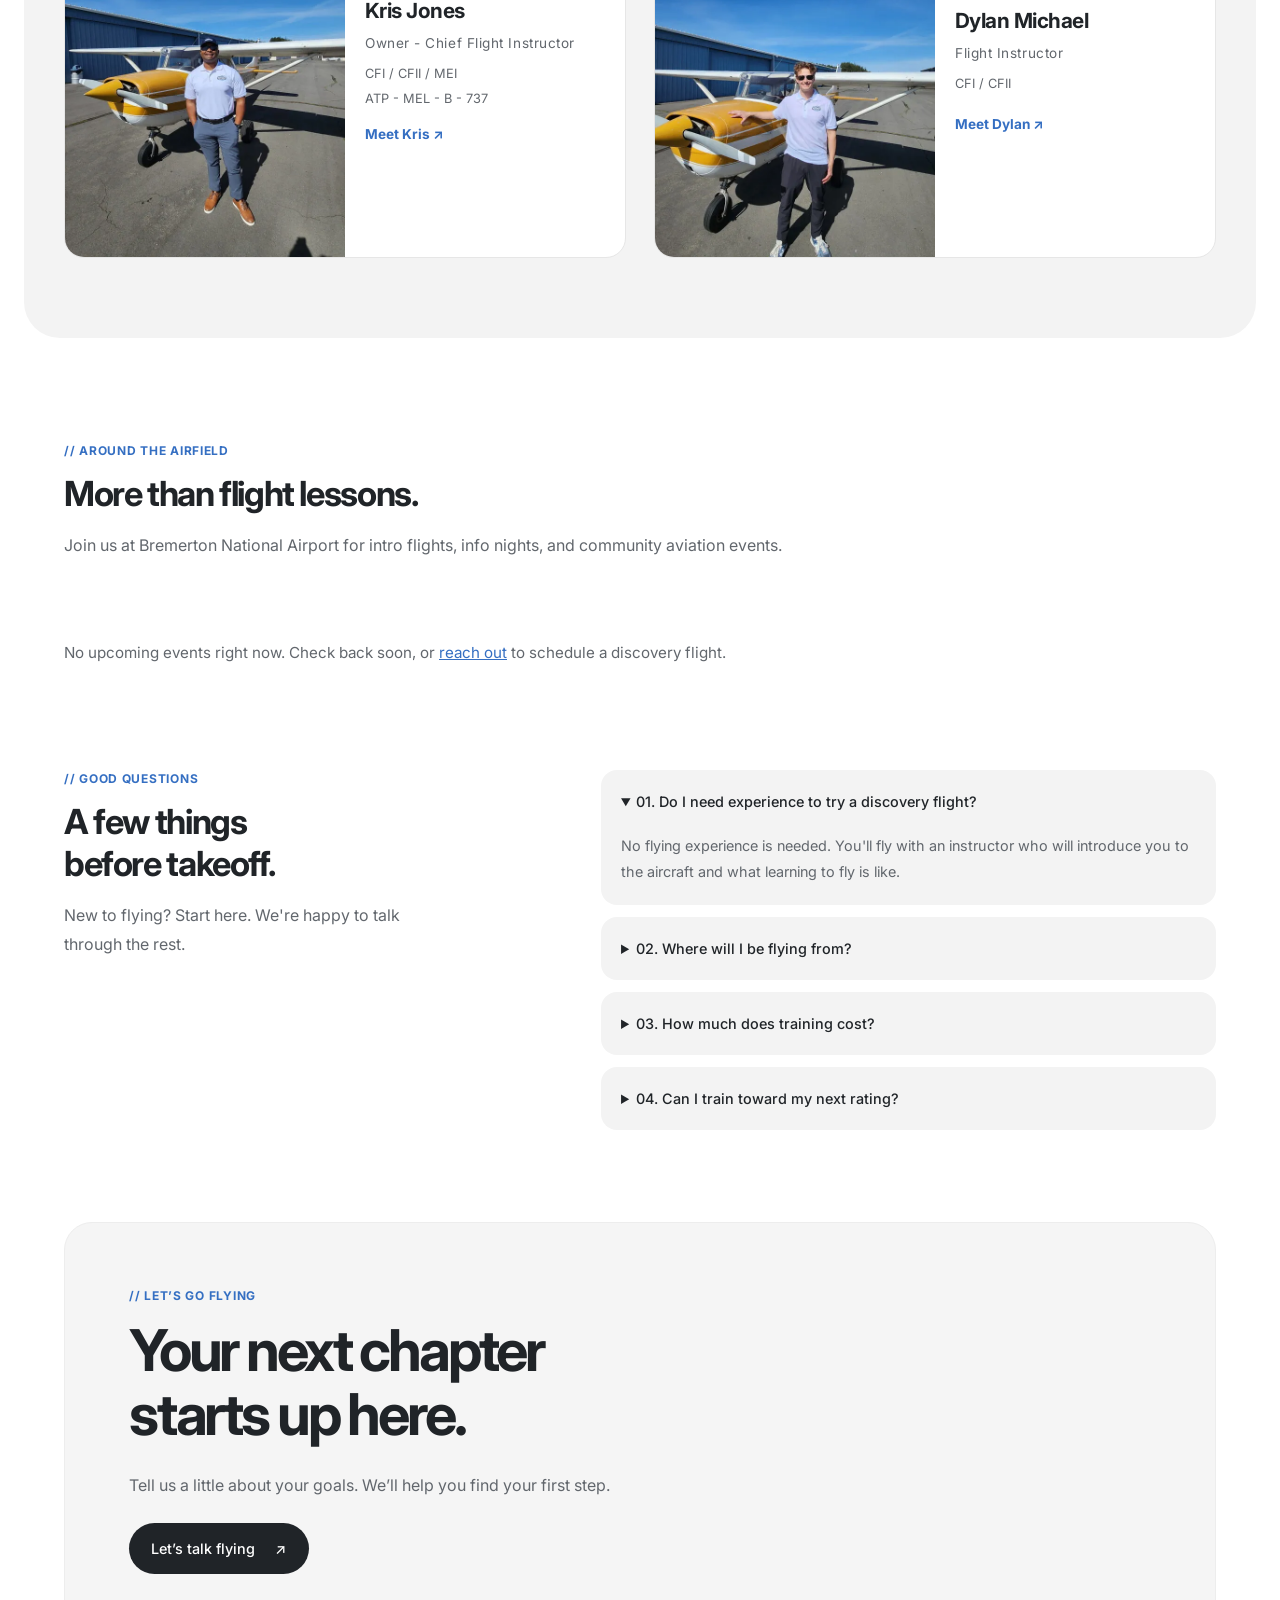
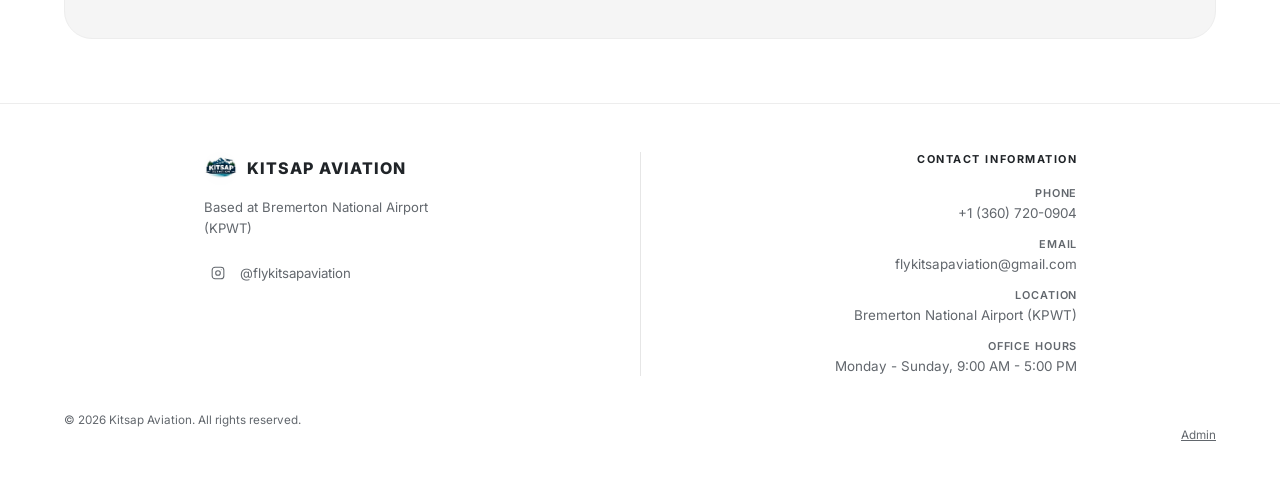
==== commit 533245fd: "Add a Paul Hahn-inspired concept to explore a cleaner flight-training showcase. Generated with [Devi" ====
--- a/index.html
+++ b/index.html
@@ -12,7 +12,7 @@
     <link rel="icon" type="image/png" href="img/kitsap-aviation-icon.jpg">
   </head>
 
-  <body class="photo-concept">
+  <body class="hahn-concept">
     <a class="concept-skip" href="#main-content">Skip to content</a>
     <nav class="site-nav" aria-label="Main navigation">
       <a href="index.html" class="logo logo-link">
@@ -24,37 +24,33 @@
         <li><a href="#programs">Programs</a></li>
         <li><a href="#instructors">Instructors</a></li>
         <li><a href="#events">Events</a></li>
-        <li><a href="contact.html">Contact</a></li>
-        <li><a class="concept-nav-cta" href="contact.html?interest=Discovery+Flight">Book a discovery flight <span aria-hidden="true">↗</span></a></li>
+        <li><a href="#faq">FAQ</a></li>
+        <li><a class="concept-nav-cta" href="contact.html?interest=Discovery+Flight">Book a flight <span aria-hidden="true">↗</span></a></li>
       </ul>
     </nav>
 
     <main id="main-content">
     <section class="sky-hero" aria-labelledby="sky-title">
-      <picture class="sky-photo">
-        <source srcset="img/main_bg.webp" type="image/webp">
-        <img src="img/main_bg.jpeg" width="1400" height="1050" alt="View from a light aircraft over the islands and waterways of Puget Sound" fetchpriority="high">
-      </picture>
-      <div class="sky-content">
-        <div class="sky-heading">
-          <p class="sky-eyebrow">A new perspective starts here.</p>
-          <h1 id="sky-title">Kitsap Aviation<span aria-hidden="true">.</span></h1>
-        </div>
-        <div class="sky-intro">
-          <p class="sky-location">BREMERTON, WASHINGTON<br><span>Flight training at KPWT</span></p>
-          <div class="sky-invitation">
-            <h2>Less looking up.<br>More <em>being up there.</em></h2>
-            <p>Discover the joy of flying. From your first time at the controls to your next rating, we'll help you find your wings.</p>
-            <a class="concept-button" href="contact.html?interest=Discovery+Flight">Take your first flight <span aria-hidden="true">↗</span></a>
-          </div>
-        </div>
-        <div class="sky-bottom"><span>REAL PEOPLE. LOCAL SKIES. EXTRAORDINARY POSSIBILITIES.</span><a href="#our-approach">Explore the possibilities <span aria-hidden="true">↓</span></a></div>
+      <p class="concept-eyebrow">FLIGHT TRAINING · BREMERTON, WA</p>
+      <h1 id="sky-title">Less looking up.<br><span class="hero-line">More <picture class="hero-postcard"><source srcset="img/main_bg.webp" type="image/webp"><img src="img/main_bg.jpeg" width="1400" height="1050" alt="Flying over Puget Sound" fetchpriority="high"></picture> flying.</span></h1>
+      <p class="hero-description">Your first flight. Your next rating. A new perspective.<br>Personal flight instruction at Bremerton National Airport.</p>
+      <div class="hero-actions"><a class="concept-button" href="contact.html?interest=Discovery+Flight">Book a discovery flight <span aria-hidden="true">↗</span></a><a class="hero-explore" href="#programs">Explore training <span aria-hidden="true">↓</span></a></div>
+      <div class="hero-footnote"><span>KITSAP AVIATION / KPWT</span><span>Local people. Open skies.</span></div>
+    </section>
+
+    <section class="concept-section" id="programs" aria-labelledby="programs-title">
+      <div class="concept-heading"><div><p class="concept-eyebrow">// FLIGHT PATHS</p><h2 id="programs-title">A little curiosity. A whole new world.</h2></div><p>Start with a first flight or build on the experience you already have. Find your next step in the left seat.</p></div>
+      <div class="flight-grid">
+        <article class="program-card"><a class="program-image" href="contact.html?interest=Discovery+Flight" aria-label="Explore a discovery flight"><picture><source srcset="img/instructor1.webp" type="image/webp"><img src="img/instructor1.jpeg" width="600" height="800" alt="Kris Jones beside a training aircraft" loading="lazy"></picture><span class="image-caption">01 / YOUR FIRST FLIGHT</span></a><div class="program-copy"><span class="program-tag">No experience needed</span><h3><a href="contact.html?interest=Discovery+Flight">Discovery flight <span aria-hidden="true">↗</span></a></h3><p>See your hometown from a different angle. Spend a one-hour discovery flight with an instructor by your side.</p></div></article>
+        <article class="program-card"><a class="program-image program-scenic" href="contact.html?interest=Private+Pilot" aria-label="Explore Private Pilot training"><picture><source srcset="img/main_bg.webp" type="image/webp"><img src="img/main_bg.jpeg" width="1400" height="1050" alt="Islands and waterways of Puget Sound from the air" loading="lazy"></picture><span class="image-caption">02 / BUILD YOUR FOUNDATION</span></a><div class="program-copy"><span class="program-tag">Private Pilot</span><h3><a href="contact.html?interest=Private+Pilot">Make the sky familiar. <span aria-hidden="true">↗</span></a></h3><p>Build your skills from the first lesson to your first solo and beyond. Learn to fly with confidence, one flight at a time.</p></div></article>
+        <article class="program-card"><a class="program-image program-instrument" href="contact.html?interest=Instrument+Rating" aria-label="Explore Instrument Rating training"><picture><source srcset="img/main_bg.webp" type="image/webp"><img src="img/main_bg.jpeg" width="1400" height="1050" alt="A view across the Pacific Northwest from an aircraft" loading="lazy"></picture><span class="image-caption">03 / A NEW PERSPECTIVE</span></a><div class="program-copy"><span class="program-tag">Instrument Rating</span><h3><a href="contact.html?interest=Instrument+Rating">Go beyond clear skies. <span aria-hidden="true">↗</span></a></h3><p>Develop precise flying skills, sound decision-making, and the confidence to take the next step in your training.</p></div></article>
+        <article class="program-card"><a class="program-image program-advanced" href="contact.html?interest=Commercial+Pilot" aria-label="Explore Commercial Pilot training"><picture><source srcset="img/instructor2.webp" type="image/webp"><img src="img/instructor2.jpeg" width="600" height="800" alt="Flight instructor Dylan Michael" loading="lazy"></picture><span class="image-caption">04 / TAKE YOUR PASSION FURTHER</span></a><div class="program-copy"><span class="program-tag">Commercial · CFI / CFII</span><h3>Your passion. Your profession.</h3><p>Train for a professional flying career or help the next generation of pilots find their wings.</p><div class="program-links"><a href="contact.html?interest=Commercial+Pilot">Commercial <span aria-hidden="true">↗</span></a><a href="contact.html?interest=CFI+%2F+CFII">CFI / CFII <span aria-hidden="true">↗</span></a></div></div></article>
       </div>
     </section>
 
     <section class="concept-section approach" id="our-approach" aria-labelledby="approach-title">
-      <p class="concept-eyebrow">A flight school with a different view</p>
-      <h2 id="approach-title">The sky isn't the limit.<br>It's <em>where we begin.</em></h2>
+      <p class="concept-eyebrow">// OUR APPROACH</p>
+      <h2 id="approach-title">Local roots.<br>A wider horizon.</h2>
       <p class="approach-copy">The familiar shoreline. The mountains on the horizon. A whole new way to experience the place you call home. Learn to fly with people who love it as much as you will.</p>
       <div class="approach-details">
         <div><strong>Rooted in Kitsap.</strong><span>Based at Bremerton National Airport</span></div>
@@ -63,60 +59,12 @@
       </div>
     </section>
 
-    <section class="concept-section" id="programs" aria-labelledby="programs-title">
-      <div class="concept-heading">
-        <div>
-          <p class="concept-eyebrow">Find your flight path</p>
-          <h2 id="programs-title">Big dreams.<br><em>Real first steps.</em></h2>
-        </div>
-        <p>Curious about flying? Working toward a career? There's a place for you in the left seat.</p>
-      </div>
-      <div class="flight-grid">
-        <article class="flight-feature">
-          <picture>
-            <source srcset="img/instructor1.webp" type="image/webp">
-            <img src="img/instructor1.jpeg" width="600" height="800" alt="Kris Jones beside a training aircraft at the airport" loading="lazy">
-          </picture>
-          <div class="flight-feature-top"><span class="flight-badge">YOUR FIRST FLIGHT</span><span class="flight-index">01</span></div>
-          <div class="flight-feature-copy">
-            <h3>It starts with<br>a little curiosity.</h3>
-            <p>A one-hour discovery flight. An instructor by your side. No experience needed.</p>
-            <a class="concept-button" href="contact.html?interest=Discovery+Flight">Explore a discovery flight <span aria-hidden="true">↗</span></a>
-          </div>
-        </article>
-        <article class="flight-tile flight-private">
-          <div class="flight-tile-top"><span class="flight-badge">THE FOUNDATION</span><span class="flight-index">02</span></div>
-          <h3>Private<br>Pilot.</h3>
-          <p>Turn your first solo into the freedom to explore.</p>
-          <a href="contact.html?interest=Private+Pilot">Start your journey <span aria-hidden="true">↗</span></a>
-        </article>
-        <article class="flight-tile flight-instrument">
-          <div class="flight-tile-top"><span class="flight-badge">A NEW PERSPECTIVE</span><span class="flight-index">03</span></div>
-          <h3>Instrument<br>Rating.</h3>
-          <p>Build the skills and confidence to fly beyond clear skies.</p>
-          <a href="contact.html?interest=Instrument+Rating">Expand your skills <span aria-hidden="true">↗</span></a>
-        </article>
-        <article class="flight-tile flight-commercial">
-          <div class="flight-tile-top"><span class="flight-badge">MAKE IT YOUR CALLING</span><span class="flight-index">04</span></div>
-          <h3>Commercial<br>Pilot.</h3>
-          <p>Take your passion further. Train for a professional flying career.</p>
-          <a href="contact.html?interest=Commercial+Pilot">Go further <span aria-hidden="true">↗</span></a>
-        </article>
-        <article class="flight-tile flight-instructor">
-          <div class="flight-tile-top"><span class="flight-badge">PASS IT ON</span><span class="flight-index">05</span></div>
-          <h3>Flight<br>Instructor.</h3>
-          <p>Help someone else find their wings with CFI and CFII training.</p>
-          <a href="contact.html?interest=CFI+%2F+CFII">Inspire the next pilot <span aria-hidden="true">↗</span></a>
-        </article>
-      </div>
-    </section>
-
     <div class="instructor-section" id="instructors">
       <div class="concept-section">
         <div class="concept-heading">
           <div>
-            <p class="concept-eyebrow">Good people. Great pilots.</p>
-            <h2>The right people<br>in your <em>right seat.</em></h2>
+            <p class="concept-eyebrow">// YOUR INSTRUCTORS</p>
+            <h2>Good people.<br>In your right seat.</h2>
           </div>
           <p>Meet the instructors who will guide your journey, celebrate your first solo, and help you take the next step.</p>
         </div>
@@ -201,8 +149,8 @@
     <div class="concept-section" id="events">
       <div class="concept-heading">
         <div>
-          <p class="concept-eyebrow">Beyond the flight lesson</p>
-          <h2>A shared love<br>of <em>looking up.</em></h2>
+          <p class="concept-eyebrow">// AROUND THE AIRFIELD</p>
+          <h2>More than flight lessons.</h2>
         </div>
         <p>Join us at Bremerton National Airport for intro flights, info nights, and community aviation events.</p>
       </div>
@@ -210,12 +158,22 @@
       <p class="events-empty" id="events-empty" hidden>No upcoming events right now. Check back soon, or <a href="contact.html">reach out</a> to schedule a discovery flight.</p>
     </div>
 
+    <section class="concept-section faq-section" id="faq" aria-labelledby="faq-title">
+      <div><p class="concept-eyebrow">// GOOD QUESTIONS</p><h2 id="faq-title">A few things<br>before takeoff.</h2><p class="faq-intro">New to flying? Start here. We're happy to talk through the rest.</p></div>
+      <div class="faq-list">
+        <details open><summary>01. Do I need experience to try a discovery flight?</summary><p>No flying experience is needed. You'll fly with an instructor who will introduce you to the aircraft and what learning to fly is like.</p></details>
+        <details><summary>02. Where will I be flying from?</summary><p>We're based at Bremerton National Airport (KPWT), here in Kitsap County, Washington.</p></details>
+        <details><summary>03. How much does training cost?</summary><p>Your training path and pace affect the total cost. <a href="contact.html">Contact us</a> to discuss your goals and current pricing.</p></details>
+        <details><summary>04. Can I train toward my next rating?</summary><p>Yes. Alongside Private Pilot training, we offer Instrument Rating, Commercial Pilot, and CFI / CFII instruction. <a href="contact.html">Tell us what you're working toward.</a></p></details>
+      </div>
+    </section>
+
     <section class="next-flight" aria-labelledby="next-flight-title">
       <div class="next-flight-inner">
-        <p class="concept-eyebrow">Your adventure starts at KPWT</p>
-        <h2 id="next-flight-title">Wish you were<br><em>up here?</em></h2>
-        <p>Let's make your first flight more than a daydream.</p>
-        <a class="concept-button" href="contact.html?interest=Discovery+Flight">Let's go flying <span aria-hidden="true">↗</span></a>
+        <p class="concept-eyebrow">// LET’S GO FLYING</p>
+        <h2 id="next-flight-title">Your next chapter<br>starts up here.</h2>
+        <p>Tell us a little about your goals. We’ll help you find your first step.</p>
+        <a class="concept-button" href="contact.html?interest=Discovery+Flight">Let’s talk flying <span aria-hidden="true">↗</span></a>
       </div>
     </section>
     </main>
@@ -262,7 +220,6 @@
           </dl>
         </div>
       </div>
-      <p class="footer-wordmark" aria-hidden="true">Kitsap Aviation.</p>
       <div class="footer-bottom">
         <span>© 2026 Kitsap Aviation. All rights reserved.</span>
         <a href="admin.html">Admin</a>
--- a/styles/styles.css
+++ b/styles/styles.css
@@ -1038,170 +1038,128 @@
 }
 
 
-.photo-concept { --bg: #f5f3ed; --bg-card: #fffdf8; --navy: #192f3b; --gold: #806231; --gold-bright: #e9c987; background: var(--bg); color: var(--navy); }
-.photo-concept .concept-skip { position: fixed; top: -5rem; left: 1rem; z-index: 300; padding: 1rem; background: var(--bg-card); color: var(--navy); }
-.photo-concept .concept-skip:focus { top: 1rem; }
-.photo-concept :is(a, button):focus-visible { outline: 3px solid #bb904c; outline-offset: 5px; }
-.photo-concept .site-nav { position: absolute; inset: 0 0 auto; min-height: 100px; padding: 1.5rem clamp(1.25rem, 4.5vw, 5rem); background: transparent; backdrop-filter: none; border: 0; color: white; }
-.photo-concept .site-nav .logo { color: white; font-size: .95rem; letter-spacing: .04em; text-decoration: none; }
-.photo-concept .site-nav .logo-icon { width: 36px; height: 36px; }
-.photo-concept .nav-links { align-items: center; gap: 1.75rem; }
-.photo-concept .nav-links a { color: white; font-size: .85rem; letter-spacing: 0; text-transform: none; }
-.photo-concept .nav-links a:hover { color: #e9c987; }
-.photo-concept .nav-links .concept-nav-cta { border: 1px solid #ffffff70; border-radius: 100px; padding: .8rem 1.1rem; min-height: 44px; display: inline-flex; align-items: center; gap: 1rem; }
-.photo-concept .sky-hero { position: relative; color: #fffdf8; background: #192f3b; min-height: 860px; min-height: max(780px, 100svh); isolation: isolate; }
-.photo-concept .sky-photo { position: absolute; inset: 0; z-index: -2; }
-.photo-concept .sky-photo img { display: block; width: 100%; height: 100%; object-fit: cover; object-position: 55% 48%; }
-.photo-concept .sky-hero::before { content: ''; position: absolute; inset: 0; z-index: -1; background: linear-gradient(180deg, #091d2ad9 0%, #091d2a40 40%, #091d2a85 68%, #091d2aeb 100%); }
-.photo-concept .sky-content { max-width: 1600px; margin: auto; padding: 10rem clamp(1.25rem, 4.5vw, 5rem) 0; min-height: inherit; display: flex; flex-direction: column; }
-.photo-concept .sky-eyebrow { font-size: 1.1rem; margin-bottom: 1.1rem; }
-.photo-concept .sky-heading h1 { font-size: clamp(4rem, 10.1vw, 10.5rem); font-weight: 800; line-height: 1.06; letter-spacing: -.075em; white-space: nowrap; }
-.photo-concept .sky-heading h1 > span { color: #e9c987; }
-.photo-concept .sky-intro { display: grid; grid-template-columns: 1fr 1fr; gap: 2rem; align-items: end; margin-top: auto; padding: 5rem 0 4rem; }
-.photo-concept .sky-location { font-size: .68rem; font-weight: 700; letter-spacing: .12em; line-height: 1.9; }
-.photo-concept .sky-location span { font-size: .85rem; letter-spacing: 0; font-weight: 400; color: #e5e8e4; }
-.photo-concept .sky-invitation { max-width: 500px; justify-self: end; }
-.photo-concept .sky-invitation h2 { font-size: clamp(2rem, 3.5vw, 3.4rem); line-height: 1.1; font-weight: 500; letter-spacing: -.045em; }
-.photo-concept .sky-invitation h2 em { font: italic 400 1em 'Lora', Georgia, serif; color: #f0d7a6; }
-.photo-concept .sky-invitation > p { max-width: 400px; font-size: 1rem; line-height: 1.7; margin: 1.25rem 0 1.75rem; color: #f1f2ee; }
-.photo-concept .concept-button { display: inline-flex; justify-content: space-between; align-items: center; gap: 1.5rem; padding: 1rem 1.5rem; min-height: 52px; border-radius: 100px; background: #edcf93; color: #192f3b; font-size: .88rem; font-weight: 700; text-decoration: none; line-height: 1.4; transition: background .2s, transform .2s; }
-.photo-concept .concept-button:hover { background: #f7dfa9; transform: translateY(-2px); }
-.photo-concept .sky-bottom { border-top: 1px solid #ffffff45; display: flex; justify-content: space-between; gap: 1rem; align-items: center; padding: 1.1rem 0; }
-.photo-concept .sky-bottom > span { font-size: .62rem; letter-spacing: .11em; }
-.photo-concept .sky-bottom a { color: white; font-size: .8rem; text-decoration: none; min-height: 44px; display: inline-flex; align-items: center; gap: 1.5rem; }
-.photo-concept .concept-section { max-width: 1360px; margin: 0 auto; padding: 7rem clamp(1.25rem, 5vw, 5rem); }
-.photo-concept :is(.concept-section, .instructor-section) { scroll-margin-top: 1rem; }
-.photo-concept .concept-eyebrow { text-transform: uppercase; letter-spacing: .13em; font-size: .72rem; font-weight: 700; margin-bottom: 1.5rem; color: #6e634d; }
-.photo-concept .concept-section h2 { font-size: clamp(2.4rem, 4.6vw, 4.6rem); font-weight: 500; letter-spacing: -.055em; line-height: 1.1; }
-.photo-concept .concept-section h2 em { font: italic 400 1em 'Lora', Georgia, serif; color: #7b6a4a; }
-.photo-concept .approach { text-align: center; padding-top: 7.5rem; padding-bottom: 5.5rem; }
-.photo-concept .approach-copy { max-width: 640px; margin: 2rem auto 3.5rem; line-height: 1.8; color: #52616a; font-size: 1.05rem; }
-.photo-concept .approach-details { display: grid; grid-template-columns: repeat(3, minmax(0, 1fr)); border-top: 1px solid #192f3b26; padding-top: 2.5rem; gap: 2rem; }
-.photo-concept .approach-details > div:not(:first-child) { border-left: 1px solid #192f3b26; }
-.photo-concept .approach-details strong { display: block; font-size: 1.1rem; font-weight: 500; margin-bottom: .6rem; }
-.photo-concept .approach-details span { color: #52616a; font-size: .85rem; line-height: 1.6; }
-.photo-concept .concept-heading { display: flex; justify-content: space-between; align-items: end; gap: 3rem; margin-bottom: 3rem; }
-.photo-concept .concept-heading > p { max-width: 320px; color: #52616a; font-size: 1rem; line-height: 1.75; }
-.photo-concept #programs { padding-top: 2.5rem; }
-.photo-concept .flight-grid { display: grid; grid-template-columns: repeat(4, minmax(0, 1fr)); gap: 1rem; }
-.photo-concept .flight-feature { grid-column: span 2; grid-row: span 2; position: relative; isolation: isolate; min-height: 660px; padding: 2rem; border-radius: 14px; overflow: hidden; color: white; background: #192f3b; display: flex; flex-direction: column; justify-content: space-between; }
-.photo-concept .flight-feature picture { position: absolute; inset: 0; z-index: -2; }
-.photo-concept .flight-feature img { width: 100%; height: 100%; object-fit: cover; object-position: center 60%; display: block; }
-.photo-concept .flight-feature::before { content: ''; position: absolute; inset: 0; z-index: -1; background: linear-gradient(180deg, #12293685, #12293608 28%, #12293650 45%, #122936f5 100%); }
-.photo-concept .flight-feature-top, .photo-concept .flight-tile-top { display: flex; justify-content: space-between; align-items: start; gap: 1rem; }
-.photo-concept .flight-badge { font-size: .65rem; font-weight: 700; letter-spacing: .1em; line-height: 1.6; }
-.photo-concept .flight-index { font-size: .72rem; opacity: .75; }
-.photo-concept .flight-feature h3 { font-size: clamp(2rem, 3.2vw, 3rem); font-weight: 500; line-height: 1.12; letter-spacing: -.04em; }
-.photo-concept .flight-feature-copy > p { max-width: 340px; font-size: 1rem; line-height: 1.7; margin: 1rem 0 1.5rem; }
-.photo-concept .flight-tile { border-radius: 14px; padding: 1.75rem 1.5rem; display: flex; flex-direction: column; min-height: 322px; }
-.photo-concept .flight-private { background: #dce6e4; }
-.photo-concept .flight-instrument { background: #dfe8f0; }
-.photo-concept .flight-commercial { background: #e9dfcb; }
-.photo-concept .flight-instructor { background: #233e4b; color: white; }
-.photo-concept .flight-tile h3 { margin: 2rem 0 .8rem; font-size: clamp(1.5rem, 2.2vw, 2rem); font-weight: 500; line-height: 1.05; letter-spacing: -.035em; }
-.photo-concept .flight-tile > p { font-size: .9rem; line-height: 1.6; margin-bottom: 1.5rem; }
-.photo-concept .flight-tile > a { display: flex; align-items: center; justify-content: space-between; gap: .5rem; min-height: 44px; padding-top: .65rem; border-top: 1px solid currentColor; margin-top: auto; font-size: .8rem; font-weight: 500; line-height: 1.5; color: inherit; text-decoration: none; }
-.photo-concept .flight-tile > a:hover { text-decoration: underline; text-underline-offset: .3rem; }
-.photo-concept .instructor-section { background: #eae9e2; }
-.photo-concept .instructors-grid { display: grid; grid-template-columns: repeat(2, minmax(0, 1fr)); gap: 2rem; margin-top: 0; }
-.photo-concept .instructor-card { padding: 0; text-align: left; border-radius: 12px; overflow: hidden; border: 1px solid #192f3b26; background: var(--bg-card); }
-.photo-concept .instructor-photo { width: 100%; height: 400px; border: 0; border-radius: 0; margin: 0; object-fit: cover; object-position: center 65%; }
-.photo-concept .instructor-summary { padding: 1.75rem 2rem; }
-.photo-concept .instructor-name { font-size: 1.5rem; font-weight: 500; letter-spacing: -.025em; }
-.photo-concept .instructor-role { font-size: .85rem; color: #6c614b; margin: .5rem 0 .8rem; }
-.photo-concept .instructor-certs, .photo-concept .instructor-hours { font-size: .85rem; color: #52616a; }
-.photo-concept .instructor-view { font-size: .8rem; color: var(--navy); margin-top: 1.4rem; text-transform: none; letter-spacing: 0; border-bottom: 1px solid var(--navy); padding-bottom: .4rem; }
-.photo-concept .instructor-view span { margin-left: 1rem; }
-.photo-concept .events-list { margin-top: 0; gap: 0; border-top: 1px solid #192f3b26; }
-.photo-concept .event-card { background: transparent; border: 0; border-bottom: 1px solid #192f3b26; border-radius: 0; padding: 2rem 0; gap: 2rem; }
-.photo-concept .event-date { background: #e7e4da; color: var(--navy); border-radius: 8px; width: 90px; }
-.photo-concept .event-month, .photo-concept .event-weekday { color: #596870; }
-.photo-concept .event-body h3 { font-size: 1.2rem; font-weight: 500; }
-.photo-concept .event-meta { color: #6c614b; }
-.photo-concept .event-link { color: var(--navy); }
-.photo-concept .next-flight { position: relative; background: linear-gradient(90deg, #132c3aeb, #132c3a8a), url('../img/main_bg.webp') center 65% / cover; color: white; padding: 7rem clamp(1.25rem, 5vw, 5rem); text-align: center; }
-.photo-concept .next-flight-inner { max-width: 800px; margin: auto; }
-.photo-concept .next-flight .concept-eyebrow { color: #f0d7a6; }
-.photo-concept .next-flight h2 { font-size: clamp(3rem, 7vw, 6.5rem); font-weight: 500; letter-spacing: -.06em; line-height: 1.04; }
-.photo-concept .next-flight h2 em { font: italic 400 1em 'Lora', Georgia, serif; color: #f0d7a6; }
-.photo-concept .next-flight p:not(.concept-eyebrow) { margin: 1.5rem 0 2rem; line-height: 1.7; font-size: 1rem; }
-.photo-concept footer { background: #142b37; padding: 4rem clamp(1.25rem, 5vw, 5rem) 1.5rem; }
-.photo-concept .footer-inner { max-width: 1200px; }
-.photo-concept .footer-brand { justify-self: start; }
-.photo-concept .footer-col { justify-self: end; }
-.photo-concept .footer-brand p, .photo-concept .ig-link, .photo-concept .footer-contact-item dt { color: #b2bec3; }
-.photo-concept .footer-contact-item dd, .photo-concept .footer-contact-item dd a { color: #e4e8e8; }
-.photo-concept .footer-wordmark { max-width: 1200px; margin: 4rem auto 2rem; font-size: clamp(2.5rem, 9vw, 9rem); letter-spacing: -.07em; line-height: 1; font-weight: 700; color: #e8e6dc; }
-.photo-concept .footer-bottom { max-width: 1200px; justify-content: space-between; color: #b2bec3; margin-top: 0; }
-.photo-concept .footer-bottom a { color: inherit; min-height: 44px; display: inline-flex; align-items: center; }
+.hahn-concept { --bg: #fff; --bg-card: #fff; --navy: #202428; --gold: #356fc2; --gold-bright: #356fc2; --text-sub: #62676d; background: #fff; color: #202428; }
+.hahn-concept .concept-skip { position: fixed; top: -5rem; left: 1rem; z-index: 300; padding: 1rem; background: white; color: #202428; }
+.hahn-concept .concept-skip:focus { top: 1rem; }
+.hahn-concept :is(a, button, summary):focus-visible { outline: 3px solid #356fc2; outline-offset: 4px; }
+.hahn-concept .site-nav { position: sticky; top: 0; margin: 0 24px; min-height: 80px; padding: 1rem max(24px, calc((100vw - 1200px) / 2 - 24px)); border: 0; border-radius: 0 0 30px 30px; background: #ffffffed; box-shadow: 0 3px 8px #0000000c; }
+.hahn-concept .site-nav .logo { color: #202428; font-size: 1rem; letter-spacing: -.04em; text-transform: none; text-decoration: none; }
+.hahn-concept .nav-links { align-items: center; gap: 1.75rem; }
+.hahn-concept .nav-links a { color: #202428; font-size: .875rem; letter-spacing: .01em; text-transform: none; }
+.hahn-concept .nav-links a:hover { color: #356fc2; }
+.hahn-concept .nav-links .concept-nav-cta { display: inline-flex; align-items: center; gap: 1rem; min-height: 44px; border-radius: 50px; padding: .75rem 1.25rem; background: #202428; color: white; }
+.hahn-concept .sky-hero { margin: 24px; padding: 90px 24px 24px; min-height: 620px; border-radius: 36px; display: flex; align-items: center; flex-direction: column; text-align: center; background: radial-gradient(circle, #d9dce0 1px, transparent 1px) center / 14px 14px, #f3f3f3; }
+.hahn-concept .sky-hero .concept-eyebrow { background: #f3f3f3; padding: .5rem 1rem; }
+.hahn-concept .sky-hero h1 { font-size: clamp(3rem, 6.1vw, 6rem); line-height: 1.12; letter-spacing: -.065em; font-weight: 700; }
+.hahn-concept .hero-line { display: flex; align-items: center; justify-content: center; gap: .22em; }
+.hahn-concept .hero-postcard { display: inline-block; width: 1.8em; height: 1.35em; padding: 5px; border-radius: 8px; background: white; box-shadow: 0 8px 20px #00000020; transform: rotate(-8deg); }
+.hahn-concept .hero-postcard img { display: block; width: 100%; height: 100%; object-fit: cover; border-radius: 4px; }
+.hahn-concept .hero-description { color: #62676d; font-size: 1.05rem; line-height: 1.8; margin: 2rem 0; max-width: 620px; background: #f3f3f3; }
+.hahn-concept .hero-actions { display: flex; justify-content: center; align-items: center; gap: 1.75rem; flex-wrap: wrap; }
+.hahn-concept .concept-button { display: inline-flex; align-items: center; justify-content: space-between; gap: 1.25rem; min-height: 48px; padding: .9rem 1.4rem; border-radius: 50px; background: #202428; color: white; font-size: .9rem; font-weight: 500; line-height: 1.5; text-decoration: none; transition: background .2s; }
+.hahn-concept .concept-button:hover { background: #356fc2; }
+.hahn-concept .hero-explore { display: inline-flex; align-items: center; gap: 1rem; min-height: 44px; color: #202428; font-size: .9rem; text-decoration: none; }
+.hahn-concept .hero-footnote { display: flex; justify-content: space-between; gap: 1rem; width: 100%; margin-top: auto; padding-top: 4rem; font-size: .7rem; color: #62676d; letter-spacing: .04em; }
+.hahn-concept .concept-section { max-width: 1200px; margin: 0 auto; padding: 80px 24px; scroll-margin-top: 100px; }
+.hahn-concept .concept-eyebrow { color: #356fc2; text-transform: uppercase; letter-spacing: .06em; font-size: .75rem; font-weight: 700; margin-bottom: .8rem; line-height: 1.5; }
+.hahn-concept .concept-section h2 { font-size: clamp(1.9rem, 2.7vw, 2.7rem); line-height: 1.22; font-weight: 700; letter-spacing: -.04em; }
+.hahn-concept .concept-heading { margin-bottom: 2rem; }
+.hahn-concept .concept-heading > p { color: #62676d; line-height: 1.8; font-size: 1rem; max-width: 920px; margin-top: 1rem; }
+.hahn-concept .flight-grid { display: grid; grid-template-columns: repeat(2, minmax(0, 1fr)); gap: 28px; padding: 0 32px; }
+.hahn-concept .program-card { border: 1px solid #ededed; border-radius: 24px; overflow: hidden; box-shadow: 0 4px 10px #00000004; background: white; min-width: 0; }
+.hahn-concept .program-image { position: relative; display: block; aspect-ratio: 4 / 3; overflow: hidden; background: #dce5ec; }
+.hahn-concept .program-image picture { display: block; width: 100%; height: 100%; }
+.hahn-concept .program-image img { display: block; width: 100%; height: 100%; object-fit: cover; object-position: center 62%; transition: transform .3s; }
+.hahn-concept .program-image:hover img { transform: scale(1.03); }
+.hahn-concept .program-instrument img { object-position: 80% center; filter: saturate(.65); }
+.hahn-concept .program-advanced img { object-position: center 48%; }
+.hahn-concept .image-caption { position: absolute; bottom: 16px; left: 16px; right: 16px; color: white; font-size: .65rem; letter-spacing: .09em; background: #202428d9; border-radius: 30px; width: fit-content; max-width: calc(100% - 32px); padding: .6rem .85rem; }
+.hahn-concept .program-copy { padding: 20px 24px 28px; }
+.hahn-concept .program-tag { display: inline-block; border-radius: 30px; background: #ededed; color: #343a40; padding: .45rem .8rem; font-size: .8rem; line-height: 1.5; margin-bottom: 1rem; }
+.hahn-concept .program-copy h3 { font-size: 1.25rem; line-height: 1.4; letter-spacing: -.025em; margin-bottom: .7rem; }
+.hahn-concept .program-copy h3 a { display: flex; justify-content: space-between; align-items: baseline; gap: 1rem; color: inherit; text-decoration: none; }
+.hahn-concept .program-copy h3 a:hover { color: #356fc2; }
+.hahn-concept .program-copy p { color: #62676d; font-size: .95rem; line-height: 1.75; }
+.hahn-concept .program-links { display: flex; flex-wrap: wrap; gap: 1rem; margin-top: .7rem; }
+.hahn-concept .program-links a { display: inline-flex; align-items: center; gap: .6rem; min-height: 44px; color: #356fc2; font-size: .85rem; text-underline-offset: 4px; }
+.hahn-concept .approach { border-top: 1px solid #ededed; padding-top: 56px; padding-bottom: 56px; }
+.hahn-concept .approach-copy { max-width: 650px; margin-top: 1.25rem; color: #62676d; line-height: 1.8; }
+.hahn-concept .approach-details { display: grid; grid-template-columns: repeat(3, minmax(0, 1fr)); gap: 2rem; margin-top: 2.5rem; }
+.hahn-concept .approach-details strong { display: block; font-size: 1rem; margin-bottom: .5rem; }
+.hahn-concept .approach-details span { font-size: .9rem; line-height: 1.7; color: #62676d; }
+.hahn-concept .instructor-section { margin: 24px; border-radius: 36px; background: #f3f3f3; scroll-margin-top: 100px; }
+.hahn-concept .instructors-grid { display: grid; grid-template-columns: repeat(2, minmax(0, 1fr)); gap: 28px; margin-top: 0; }
+.hahn-concept .instructor-card { display: grid; grid-template-columns: minmax(0, 1fr) minmax(0, 1fr); padding: 0; background: white; border: 1px solid #e6e6e6; border-radius: 20px; text-align: left; overflow: hidden; }
+.hahn-concept .instructor-card picture { min-width: 0; height: 100%; }
+.hahn-concept .instructor-photo { display: block; width: 100%; height: 100%; min-height: 270px; margin: 0; border: 0; border-radius: 0; object-fit: cover; object-position: center 60%; }
+.hahn-concept .instructor-summary { padding: 28px 20px; align-self: center; }
+.hahn-concept .instructor-name { font-size: 1.3rem; font-weight: 700; letter-spacing: -.025em; }
+.hahn-concept .instructor-role { color: #62676d; font-size: .85rem; line-height: 1.6; margin: .6rem 0; }
+.hahn-concept .instructor-certs, .hahn-concept .instructor-hours { color: #62676d; font-size: .8rem; line-height: 1.6; }
+.hahn-concept .instructor-view { color: #356fc2; font-size: .85rem; letter-spacing: 0; text-transform: none; margin-top: 1rem; }
+.hahn-concept .events-list { margin-top: 0; }
+.hahn-concept .event-card { background: #f5f5f5; border: 0; border-radius: 20px; padding: 24px; }
+.hahn-concept .event-date { background: white; border-radius: 12px; color: #202428; }
+.hahn-concept .event-month, .hahn-concept .event-weekday, .hahn-concept .event-meta { color: #62676d; }
+.hahn-concept .event-link { color: #356fc2; }
+.hahn-concept .faq-section { display: grid; grid-template-columns: 1fr 1.3fr; gap: 4rem; padding-top: 24px; }
+.hahn-concept .faq-intro { margin-top: 1rem; color: #62676d; line-height: 1.8; max-width: 340px; }
+.hahn-concept .faq-list details { background: #f3f3f3; border-radius: 16px; margin-bottom: 12px; padding: 0 20px; }
+.hahn-concept .faq-list summary { cursor: pointer; padding: 20px 0; font-size: .9rem; font-weight: 500; line-height: 1.6; }
+.hahn-concept .faq-list details p { padding-bottom: 20px; font-size: .9rem; line-height: 1.8; color: #62676d; }
+.hahn-concept .faq-list a { color: #356fc2; text-underline-offset: 3px; }
+.hahn-concept .next-flight { max-width: 1152px; margin: 0 auto 64px; border: 1px solid #ededed; border-radius: 28px; padding: 64px; background: #f5f5f5; }
+.hahn-concept .next-flight h2 { font-size: clamp(2.5rem, 4.5vw, 4rem); line-height: 1.12; letter-spacing: -.055em; }
+.hahn-concept .next-flight p:not(.concept-eyebrow) { margin: 1.5rem 0; color: #62676d; line-height: 1.8; }
+.hahn-concept footer { background: #fff; color: #202428; border-top: 1px solid #ededed; padding: 48px 24px 20px; }
+.hahn-concept .footer-inner { max-width: 1152px; }
+.hahn-concept .footer-logo, .hahn-concept .footer-col h4 { color: #202428; }
+.hahn-concept .footer-brand p, .hahn-concept .ig-link, .hahn-concept .footer-contact-item dt, .hahn-concept .footer-contact-item dd, .hahn-concept .footer-contact-item dd a, .hahn-concept .footer-bottom { color: #62676d; }
+.hahn-concept .ig-icon svg { stroke: #62676d; }
+.hahn-concept .ig-icon svg circle:last-child { fill: #62676d; }
+.hahn-concept .footer-divider { background: #e6e6e6; }
+.hahn-concept .footer-bottom { max-width: 1152px; justify-content: space-between; }
+.hahn-concept .footer-bottom a { color: #62676d; display: inline-flex; align-items: center; min-height: 44px; }
 @media (max-width: 1100px) {
- .photo-concept .flight-grid { grid-template-columns: repeat(2, minmax(0, 1fr)); }
- .photo-concept .flight-feature { grid-column: 1 / -1; grid-row: auto; min-height: 520px; }
- .photo-concept .flight-feature img { object-position: center 58%; }
- .photo-concept .flight-tile { min-height: 310px; }
- .photo-concept .nav-links { gap: 1rem; }
- .photo-concept .nav-links a { font-size: .8rem; }
+ .hahn-concept .instructor-card { grid-template-columns: 1fr; }
+ .hahn-concept .instructor-photo { height: 320px; }
+ .hahn-concept .flight-grid { padding: 0; }
+ .hahn-concept .nav-links { gap: 1.1rem; }
 }
 @media (max-width: 900px) {
- .photo-concept .site-nav { min-height: 72px; padding: 1rem 1.5rem; }
- .photo-concept .site-nav.nav-ready .nav-toggle { color: white; }
- .photo-concept .site-nav .nav-links a { font-size: 1rem; }
- .photo-concept .site-nav.nav-ready .nav-links { background: var(--bg-card); padding-inline: 1.5rem; }
- .photo-concept .site-nav.nav-ready .nav-links a { color: var(--navy); }
- .photo-concept .site-nav .nav-links .concept-nav-cta { background: var(--navy); color: white; border: 0; margin-top: .5rem; }
- .photo-concept .site-nav:not(.nav-ready) { position: relative; background: var(--navy); }
- .photo-concept .sky-hero { min-height: 0; }
- .photo-concept .sky-content { padding: 8.5rem 1.5rem 0; }
- .photo-concept .sky-heading h1 { font-size: clamp(3.25rem, 10vw, 6rem); }
- .photo-concept .sky-intro { padding: 5rem 0 3rem; grid-template-columns: 1fr; gap: 2rem; }
- .photo-concept .sky-invitation { justify-self: start; }
- .photo-concept .sky-location { order: 2; }
- .photo-concept .sky-invitation h2 { font-size: 2.6rem; }
- .photo-concept .sky-bottom { align-items: flex-start; flex-direction: column; gap: .5rem; }
- .photo-concept .concept-section { padding: 4.5rem 1.5rem; }
- .photo-concept .concept-heading { flex-direction: column; align-items: flex-start; gap: 1.5rem; }
- .photo-concept .concept-heading > p { max-width: 520px; }
- .photo-concept .concept-section h2 { font-size: clamp(2.3rem, 5.5vw, 3.6rem); }
- .photo-concept .approach-details { gap: 1.25rem; }
- .photo-concept .instructor-photo { height: 300px; }
- .photo-concept .instructor-summary { padding: 1.5rem; }
- .photo-concept .flight-tile > p { font-size: 1rem; }
- .photo-concept .flight-tile > a { font-size: .9rem; }
- .photo-concept .concept-button { font-size: .95rem; }
- .photo-concept .next-flight { padding: 5rem 1.5rem; }
+ .hahn-concept .site-nav { margin: 0 12px; padding: 12px 20px; min-height: 72px; border-radius: 0 0 22px 22px; }
+ .hahn-concept .site-nav.nav-ready .nav-toggle { color: #202428; }
+ .hahn-concept .site-nav.nav-ready .nav-links { background: white; border-radius: 0 0 22px 22px; box-shadow: 0 8px 12px #0000000c; }
+ .hahn-concept .site-nav .nav-links a { font-size: 1rem; }
+ .hahn-concept .sky-hero { margin: 16px 12px; min-height: 560px; padding-top: 80px; }
+ .hahn-concept .concept-section { padding: 56px 24px; }
+ .hahn-concept .instructor-section { margin: 12px; }
+ .hahn-concept .faq-section { gap: 2rem; }
+ .hahn-concept .next-flight { margin: 0 24px 48px; padding: 40px; }
 }
 @media (max-width: 600px) {
- .photo-concept .site-nav { padding: .75rem 1.25rem; }
- .photo-concept .site-nav .logo { font-size: .8rem; }
- .photo-concept .sky-content { padding: 7.5rem 1.25rem 0; }
- .photo-concept .sky-eyebrow { font-size: .9rem; }
- .photo-concept .sky-heading h1 { white-space: normal; font-size: clamp(3.5rem, 15vw, 5.6rem); max-width: 8ch; line-height: .98; }
- .photo-concept .sky-intro { padding: 3rem 0 2rem; }
- .photo-concept .sky-invitation h2 { font-size: 2rem; }
- .photo-concept .sky-invitation > p { font-size: 1rem; }
- .photo-concept .sky-bottom > span { font-size: .65rem; line-height: 1.7; }
- .photo-concept .sky-photo img { object-position: 62% center; }
- .photo-concept .concept-section { padding: 3.5rem 1.25rem; }
- .photo-concept .concept-section h2 { font-size: 2.3rem; }
- .photo-concept .concept-eyebrow { font-size: .7rem; line-height: 1.6; }
- .photo-concept .approach-details { grid-template-columns: 1fr; padding-top: 1.5rem; }
- .photo-concept .approach-details > div:not(:first-child) { border-left: 0; padding-top: 1rem; border-top: 1px solid #192f3b26; }
- .photo-concept .approach-copy { font-size: 1rem; margin: 1.5rem auto 2rem; }
- .photo-concept .flight-grid { grid-template-columns: minmax(0, 1fr); }
- .photo-concept .flight-feature { padding: 1.5rem; min-height: 550px; }
- .photo-concept .flight-feature h3 { font-size: 2.2rem; }
- .photo-concept .flight-badge { font-size: .7rem; }
- .photo-concept .flight-feature .concept-button { width: 100%; gap: .75rem; padding-inline: 1rem; font-size: .9rem; }
- .photo-concept .flight-tile { min-height: 0; padding: 1.5rem; }
- .photo-concept .flight-tile h3 { font-size: 2rem; margin-top: 1.5rem; }
- .photo-concept .instructors-grid { grid-template-columns: minmax(0, 1fr); }
- .photo-concept .instructor-photo { height: auto; aspect-ratio: 4 / 3; }
- .photo-concept .event-card { flex-direction: column; gap: 1rem; }
- .photo-concept .event-date { width: 100%; }
- .photo-concept .next-flight h2 { font-size: 3.5rem; }
- .photo-concept .footer-bottom { align-items: center; flex-direction: column; }
+ .hahn-concept .site-nav { padding: 12px 16px; }
+ .hahn-concept .site-nav .logo { font-size: .9rem; }
+ .hahn-concept .sky-hero { border-radius: 24px; padding: 56px 16px 20px; min-height: 540px; }
+ .hahn-concept .sky-hero h1 { font-size: clamp(2rem, 8vw, 3rem); }
+ .hahn-concept .sky-hero .concept-eyebrow { font-size: .65rem; padding-inline: 0; }
+ .hahn-concept .hero-description { font-size: 1rem; margin: 1.5rem 0; }
+ .hahn-concept .hero-actions { flex-direction: column; gap: .6rem; }
+ .hahn-concept .hero-footnote { padding-top: 2.5rem; font-size: .6rem; flex-wrap: wrap; justify-content: center; }
+ .hahn-concept .concept-section { padding: 44px 24px; }
+ .hahn-concept .flight-grid, .hahn-concept .instructors-grid, .hahn-concept .approach-details, .hahn-concept .faq-section { grid-template-columns: minmax(0, 1fr); }
+ .hahn-concept .program-copy { padding: 20px; }
+ .hahn-concept .program-copy p { font-size: 1rem; }
+ .hahn-concept .instructor-section { border-radius: 24px; }
+ .hahn-concept .instructor-section .concept-section { padding-inline: 20px; }
+ .hahn-concept .instructor-photo { height: 300px; min-height: 0; }
+ .hahn-concept .event-card { flex-direction: column; gap: 1rem; padding: 20px; }
+ .hahn-concept .event-date { width: 100%; }
+ .hahn-concept .next-flight { margin: 0 24px 40px; padding: 32px 24px; }
+ .hahn-concept .next-flight h2 { font-size: 2.4rem; }
+ .hahn-concept .footer-bottom { flex-direction: column; align-items: center; }
 }
 @media (prefers-reduced-motion: reduce) {
- .photo-concept *, .photo-concept *::before, .photo-concept *::after { animation: none !important; transition: none !important; }
- html:has(.photo-concept) { scroll-behavior: auto; }
-}
+ .hahn-concept *, .hahn-concept *::before, .hahn-concept *::after { animation: none !important; transition: none !important; }
+ html:has(.hahn-concept) { scroll-behavior: auto; }
+}
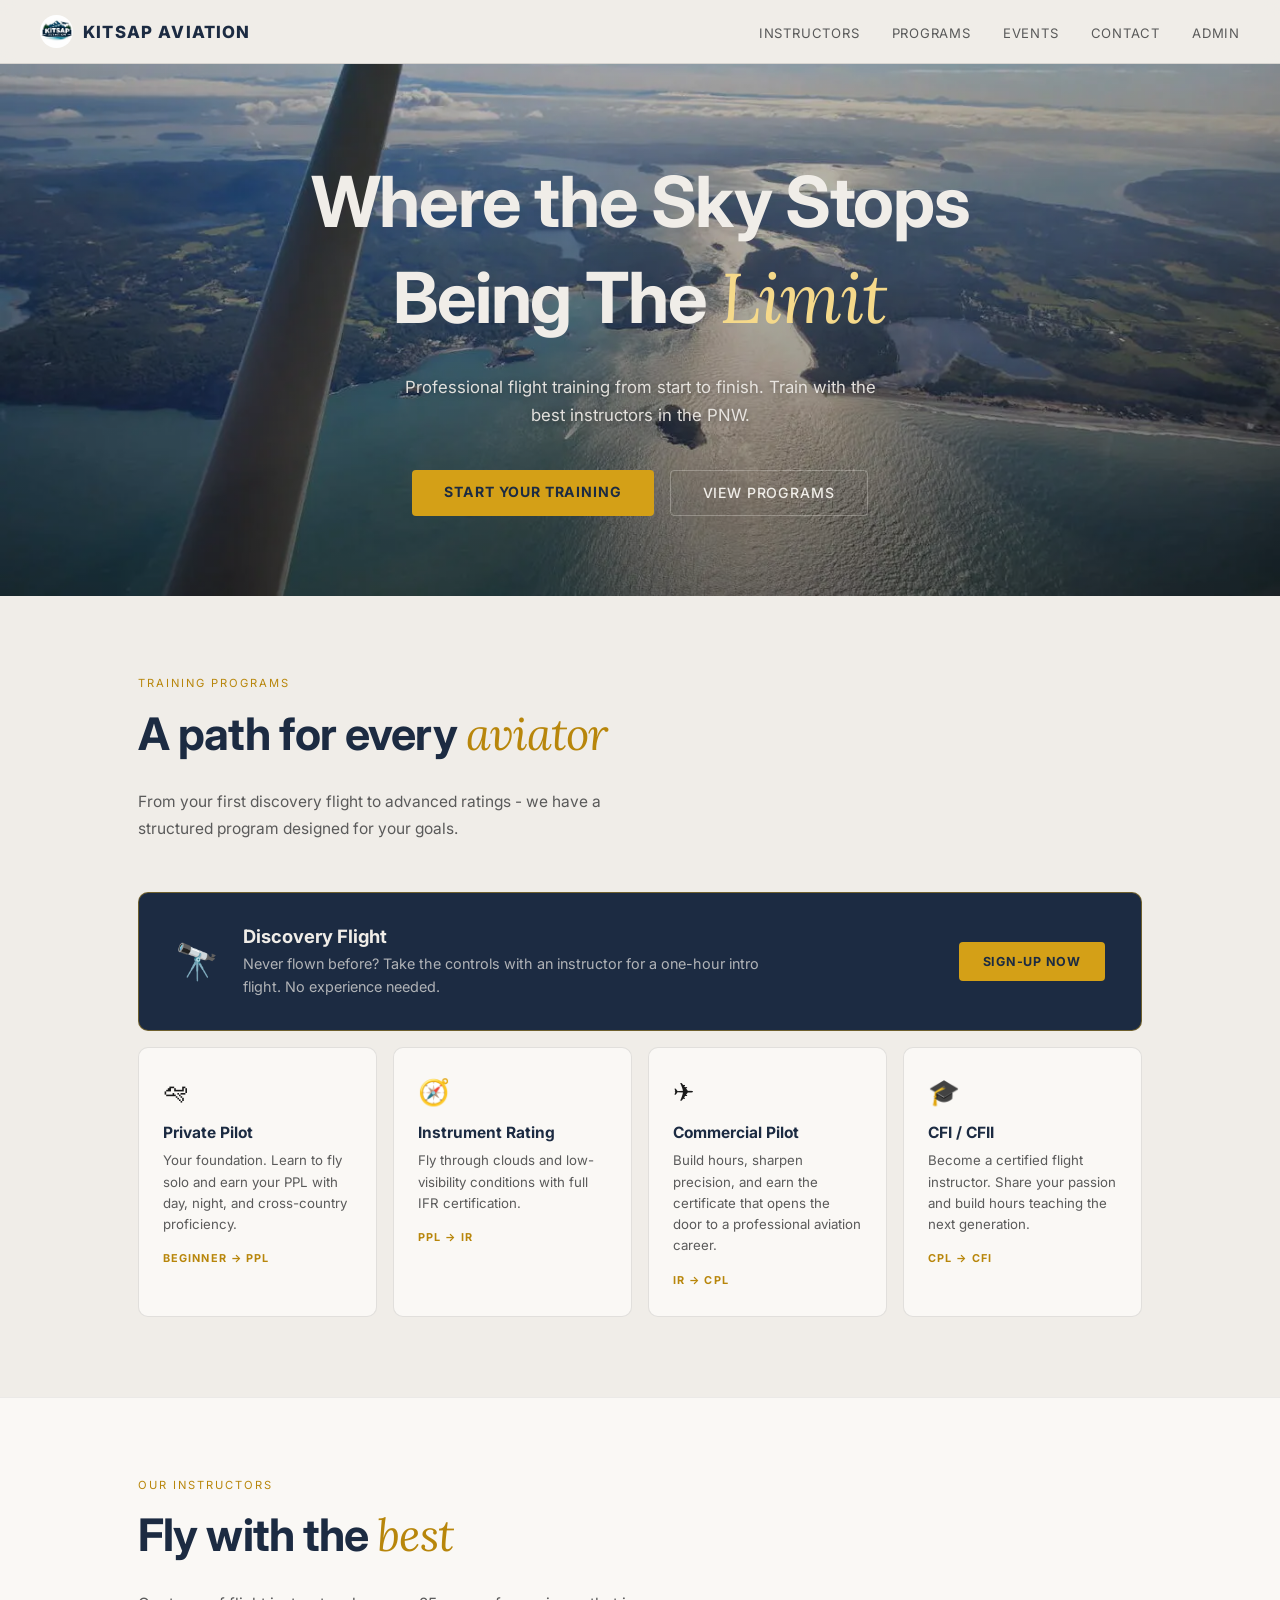
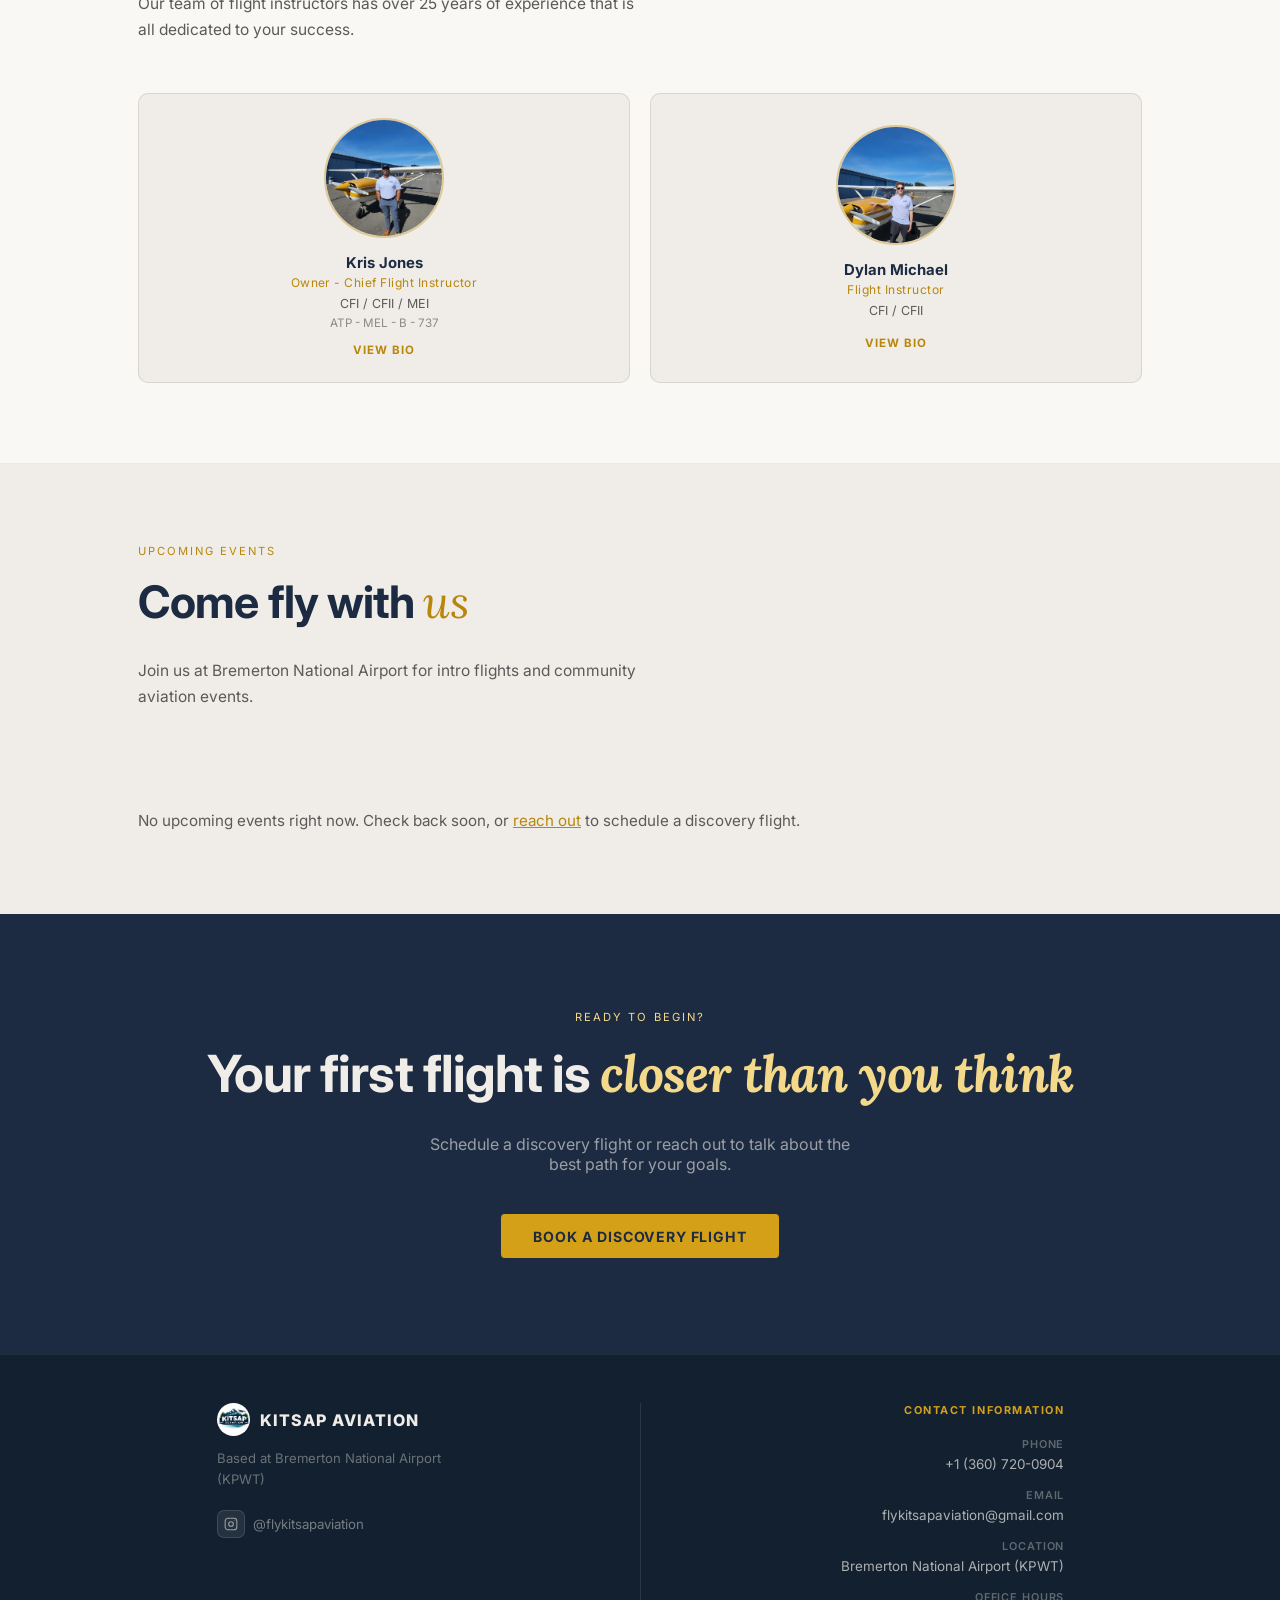
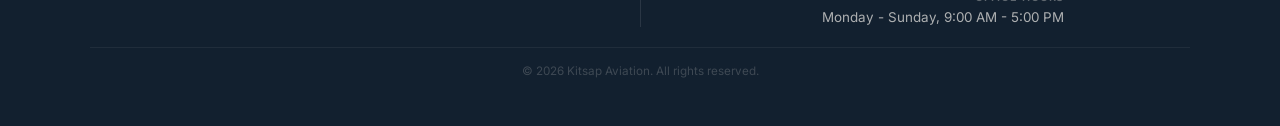
==== commit 2be59302: "fix: wording" ====
--- a/index.html
+++ b/index.html
@@ -12,87 +12,99 @@
     <link rel="icon" type="image/png" href="img/kitsap-aviation-icon.jpg">
   </head>
 
-  <body class="hahn-concept">
-    <a class="concept-skip" href="#main-content">Skip to content</a>
+  <body>
     <nav class="site-nav" aria-label="Main navigation">
-      <a href="index.html" class="logo logo-link">
-        <img class="logo-icon" src="img/kitsap-aviation-icon.jpg" alt="">
+      <div class="logo">
+        <img class="logo-icon" src="img/kitsap-aviation-icon.jpg" alt="icon">
         <span>Kitsap Aviation</span>
-      </a>
+      </div>
       <button class="nav-toggle" type="button" aria-expanded="false" aria-controls="nav-menu"><span class="nav-toggle-label">Menu</span><span class="nav-toggle-icon" aria-hidden="true">☰</span></button>
       <ul class="nav-links" id="nav-menu">
+        <li><a href="#instructors">Instructors</a></li>
         <li><a href="#programs">Programs</a></li>
-        <li><a href="#instructors">Instructors</a></li>
         <li><a href="#events">Events</a></li>
-        <li><a href="#faq">FAQ</a></li>
-        <li><a class="concept-nav-cta" href="contact.html?interest=Discovery+Flight">Book a flight <span aria-hidden="true">↗</span></a></li>
+        <li><a href="contact.html">Contact</a></li>
+        <li><a href="admin.html">Admin</a></li>
       </ul>
     </nav>
 
-    <main id="main-content">
-    <section class="sky-hero" aria-labelledby="sky-title">
-      <p class="concept-eyebrow">FLIGHT TRAINING · BREMERTON, WA</p>
-      <h1 id="sky-title">Less looking up.<br><span class="hero-line">More <picture class="hero-postcard"><source srcset="img/main_bg.webp" type="image/webp"><img src="img/main_bg.jpeg" width="1400" height="1050" alt="Flying over Puget Sound" fetchpriority="high"></picture> flying.</span></h1>
-      <p class="hero-description">Your first flight. Your next rating. A new perspective.<br>Personal flight instruction at Bremerton National Airport.</p>
-      <div class="hero-actions"><a class="concept-button" href="contact.html?interest=Discovery+Flight">Book a discovery flight <span aria-hidden="true">↗</span></a><a class="hero-explore" href="#programs">Explore training <span aria-hidden="true">↓</span></a></div>
-      <div class="hero-footnote"><span>KITSAP AVIATION / KPWT</span><span>Local people. Open skies.</span></div>
-    </section>
-
-    <section class="concept-section" id="programs" aria-labelledby="programs-title">
-      <div class="concept-heading"><div><p class="concept-eyebrow">// FLIGHT PATHS</p><h2 id="programs-title">A little curiosity. A whole new world.</h2></div><p>Start with a first flight or build on the experience you already have. Find your next step in the left seat.</p></div>
-      <div class="flight-grid">
-        <article class="program-card"><a class="program-image" href="contact.html?interest=Discovery+Flight" aria-label="Explore a discovery flight"><picture><source srcset="img/instructor1.webp" type="image/webp"><img src="img/instructor1.jpeg" width="600" height="800" alt="Kris Jones beside a training aircraft" loading="lazy"></picture><span class="image-caption">01 / YOUR FIRST FLIGHT</span></a><div class="program-copy"><span class="program-tag">No experience needed</span><h3><a href="contact.html?interest=Discovery+Flight">Discovery flight <span aria-hidden="true">↗</span></a></h3><p>See your hometown from a different angle. Spend a one-hour discovery flight with an instructor by your side.</p></div></article>
-        <article class="program-card"><a class="program-image program-scenic" href="contact.html?interest=Private+Pilot" aria-label="Explore Private Pilot training"><picture><source srcset="img/main_bg.webp" type="image/webp"><img src="img/main_bg.jpeg" width="1400" height="1050" alt="Islands and waterways of Puget Sound from the air" loading="lazy"></picture><span class="image-caption">02 / BUILD YOUR FOUNDATION</span></a><div class="program-copy"><span class="program-tag">Private Pilot</span><h3><a href="contact.html?interest=Private+Pilot">Make the sky familiar. <span aria-hidden="true">↗</span></a></h3><p>Build your skills from the first lesson to your first solo and beyond. Learn to fly with confidence, one flight at a time.</p></div></article>
-        <article class="program-card"><a class="program-image program-instrument" href="contact.html?interest=Instrument+Rating" aria-label="Explore Instrument Rating training"><picture><source srcset="img/main_bg.webp" type="image/webp"><img src="img/main_bg.jpeg" width="1400" height="1050" alt="A view across the Pacific Northwest from an aircraft" loading="lazy"></picture><span class="image-caption">03 / A NEW PERSPECTIVE</span></a><div class="program-copy"><span class="program-tag">Instrument Rating</span><h3><a href="contact.html?interest=Instrument+Rating">Go beyond clear skies. <span aria-hidden="true">↗</span></a></h3><p>Develop precise flying skills, sound decision-making, and the confidence to take the next step in your training.</p></div></article>
-        <article class="program-card"><a class="program-image program-advanced" href="contact.html?interest=Commercial+Pilot" aria-label="Explore Commercial Pilot training"><picture><source srcset="img/instructor2.webp" type="image/webp"><img src="img/instructor2.jpeg" width="600" height="800" alt="Flight instructor Dylan Michael" loading="lazy"></picture><span class="image-caption">04 / TAKE YOUR PASSION FURTHER</span></a><div class="program-copy"><span class="program-tag">Commercial · CFI / CFII</span><h3>Your passion. Your profession.</h3><p>Train for a professional flying career or help the next generation of pilots find their wings.</p><div class="program-links"><a href="contact.html?interest=Commercial+Pilot">Commercial <span aria-hidden="true">↗</span></a><a href="contact.html?interest=CFI+%2F+CFII">CFI / CFII <span aria-hidden="true">↗</span></a></div></div></article>
-      </div>
-    </section>
-
-    <section class="concept-section approach" id="our-approach" aria-labelledby="approach-title">
-      <p class="concept-eyebrow">// OUR APPROACH</p>
-      <h2 id="approach-title">Local roots.<br>A wider horizon.</h2>
-      <p class="approach-copy">The familiar shoreline. The mountains on the horizon. A whole new way to experience the place you call home. Learn to fly with people who love it as much as you will.</p>
-      <div class="approach-details">
-        <div><strong>Rooted in Kitsap.</strong><span>Based at Bremerton National Airport</span></div>
-        <div><strong>Personal by design.</strong><span>Learn alongside experienced instructors</span></div>
-        <div><strong>Room to go further.</strong><span>From discovery flights to instructor training</span></div>
-      </div>
-    </section>
-
-    <div class="instructor-section" id="instructors">
-      <div class="concept-section">
-        <div class="concept-heading">
-          <div>
-            <p class="concept-eyebrow">// YOUR INSTRUCTORS</p>
-            <h2>Good people.<br>In your right seat.</h2>
-          </div>
-          <p>Meet the instructors who will guide your journey, celebrate your first solo, and help you take the next step.</p>
-        </div>
+    <div class="hero">
+      <div class="hero-grid-bg"></div>
+      <h1>
+        <span class="hero-title-line">Where the Sky Stops</span>
+        <span class="hero-title-line">Being The <span>Limit</span></span>
+      </h1>
+      <p>Professional flight training from start to finish. Train with the best instructors in the PNW.</p>
+      <div class="hero-btns">
+        <a class="btn-primary" href="contact.html">Start your training</a>
+        <a class="btn-outline" href="#programs">View programs</a>
+      </div>
+    </div>
+
+    <div class="main-section" id="programs">
+      <div class="section-label">Training programs</div>
+      <div class="section-title">A path for every <em>aviator</em></div>
+      <p class="section-sub">From your first discovery flight to advanced ratings - we have a structured program designed for your goals.</p>
+      <div class="programs-grid">
+        <div class="program-card program-card-featured">
+          <span class="program-icon">🔭</span>
+          <h3>Discovery Flight</h3>
+          <p>Never flown before? Take the controls with an instructor for a one-hour intro flight. No experience needed.</p>
+          <a class="btn-signup" href="contact.html?interest=Discovery+Flight">Sign-up now</a>
+        </div>
+        <div class="program-card">
+          <span class="program-icon">🛩</span>
+          <h3>Private Pilot</h3>
+          <p>Your foundation. Learn to fly solo and earn your PPL with day, night, and cross-country proficiency.</p>
+          <span class="program-tag">Beginner → PPL</span>
+        </div>
+        <div class="program-card">
+          <span class="program-icon">🧭</span>
+          <h3>Instrument Rating</h3>
+          <p>Fly through clouds and low-visibility conditions with full IFR certification.</p>
+          <span class="program-tag">PPL → IR</span>
+        </div>
+        <div class="program-card">
+          <span class="program-icon">✈️</span>
+          <h3>Commercial Pilot</h3>
+          <p>Build hours, sharpen precision, and earn the certificate that opens the door to a professional aviation career.</p>
+          <span class="program-tag">IR → CPL</span>
+        </div>
+        <div class="program-card">
+          <span class="program-icon">🎓</span>
+          <h3>CFI / CFII</h3>
+          <p>Become a certified flight instructor. Share your passion and build hours teaching the next generation.</p>
+          <span class="program-tag">CPL → CFI</span>
+        </div>
+      </div>
+    </div>
+
+    <div class="alt-bg" id="instructors">
+      <div class="main-section">
+        <div class="section-label">Our instructors</div>
+        <div class="section-title">Fly with the <em>best</em></div>
+        <p class="section-sub">Our team of flight instructors has over 25 years of experience that is all dedicated to your success.</p>
         <div class="instructors-grid">
           <button type="button" class="instructor-card" data-instructor="kris" aria-haspopup="dialog" aria-controls="instructor-kris">
             <picture>
               <source srcset="img/instructor1.webp" type="image/webp">
               <img class="instructor-photo" src="img/instructor1.jpeg" alt="" width="600" height="800" loading="lazy" decoding="async">
             </picture>
-            <div class="instructor-summary">
-              <div class="instructor-name">Kris Jones</div>
-              <div class="instructor-role">Owner - Chief Flight Instructor</div>
-              <div class="instructor-certs">CFI / CFII / MEI</div>
-              <div class="instructor-hours">ATP - MEL - B - 737</div>
-              <span class="instructor-view">Meet Kris <span aria-hidden="true">↗</span></span>
-            </div>
+            <div class="instructor-name">Kris Jones</div>
+            <div class="instructor-role">Owner - Chief Flight Instructor</div>
+            <div class="instructor-certs">CFI / CFII / MEI</div>
+            <div class="instructor-hours">ATP - MEL - B - 737</div>
+            <span class="instructor-view">View bio</span>
           </button>
           <button type="button" class="instructor-card" data-instructor="dylan" aria-haspopup="dialog" aria-controls="instructor-dylan">
             <picture>
               <source srcset="img/instructor2.webp" type="image/webp">
               <img class="instructor-photo" src="img/instructor2.jpeg" alt="" width="600" height="800" loading="lazy" decoding="async">
             </picture>
-            <div class="instructor-summary">
-              <div class="instructor-name">Dylan Michael</div>
-              <div class="instructor-role">Flight Instructor</div>
-              <div class="instructor-certs">CFI / CFII</div>
-              <span class="instructor-view">Meet Dylan <span aria-hidden="true">↗</span></span>
-            </div>
+            <div class="instructor-name">Dylan Michael</div>
+            <div class="instructor-role">Flight Instructor</div>
+            <div class="instructor-certs">CFI / CFII</div>
+            <span class="instructor-view">View bio</span>
           </button>
         </div>
       </div>
@@ -146,37 +158,22 @@
       </div>
     </dialog>
 
-    <div class="concept-section" id="events">
-      <div class="concept-heading">
-        <div>
-          <p class="concept-eyebrow">// AROUND THE AIRFIELD</p>
-          <h2>More than flight lessons.</h2>
-        </div>
-        <p>Join us at Bremerton National Airport for intro flights, info nights, and community aviation events.</p>
-      </div>
+    <div class="main-section" id="events">
+      <div class="section-label">Upcoming events</div>
+      <div class="section-title">Come fly with <em>us</em></div>
+      <p class="section-sub">Join us at Bremerton National Airport for intro flights and community aviation events.</p>
       <div class="events-list" id="events-list"></div>
       <p class="events-empty" id="events-empty" hidden>No upcoming events right now. Check back soon, or <a href="contact.html">reach out</a> to schedule a discovery flight.</p>
     </div>
 
-    <section class="concept-section faq-section" id="faq" aria-labelledby="faq-title">
-      <div><p class="concept-eyebrow">// GOOD QUESTIONS</p><h2 id="faq-title">A few things<br>before takeoff.</h2><p class="faq-intro">New to flying? Start here. We're happy to talk through the rest.</p></div>
-      <div class="faq-list">
-        <details open><summary>01. Do I need experience to try a discovery flight?</summary><p>No flying experience is needed. You'll fly with an instructor who will introduce you to the aircraft and what learning to fly is like.</p></details>
-        <details><summary>02. Where will I be flying from?</summary><p>We're based at Bremerton National Airport (KPWT), here in Kitsap County, Washington.</p></details>
-        <details><summary>03. How much does training cost?</summary><p>Your training path and pace affect the total cost. <a href="contact.html">Contact us</a> to discuss your goals and current pricing.</p></details>
-        <details><summary>04. Can I train toward my next rating?</summary><p>Yes. Alongside Private Pilot training, we offer Instrument Rating, Commercial Pilot, and CFI / CFII instruction. <a href="contact.html">Tell us what you're working toward.</a></p></details>
-      </div>
-    </section>
-
-    <section class="next-flight" aria-labelledby="next-flight-title">
-      <div class="next-flight-inner">
-        <p class="concept-eyebrow">// LET’S GO FLYING</p>
-        <h2 id="next-flight-title">Your next chapter<br>starts up here.</h2>
-        <p>Tell us a little about your goals. We’ll help you find your first step.</p>
-        <a class="concept-button" href="contact.html?interest=Discovery+Flight">Let’s talk flying <span aria-hidden="true">↗</span></a>
-      </div>
-    </section>
-    </main>
+    <div class="cta-section">
+      <div class="section-label">Ready to begin?</div>
+      <h2>Your first flight is <em style="font-family:Lora, serif; font-style: italic; color:#f5d98a;">closer than you think</em></h2>
+      <p>Schedule a discovery flight or reach out to talk about the best path for your goals.</p>
+      <div class="cta-btns">
+        <a class="btn-primary-inv" href="contact.html?interest=Discovery+Flight">Book a discovery flight</a>
+      </div>
+    </div>
 
     <footer>
       <div class="footer-inner">
@@ -222,7 +219,6 @@
       </div>
       <div class="footer-bottom">
         <span>© 2026 Kitsap Aviation. All rights reserved.</span>
-        <a href="admin.html">Admin</a>
       </div>
     </footer>
 
